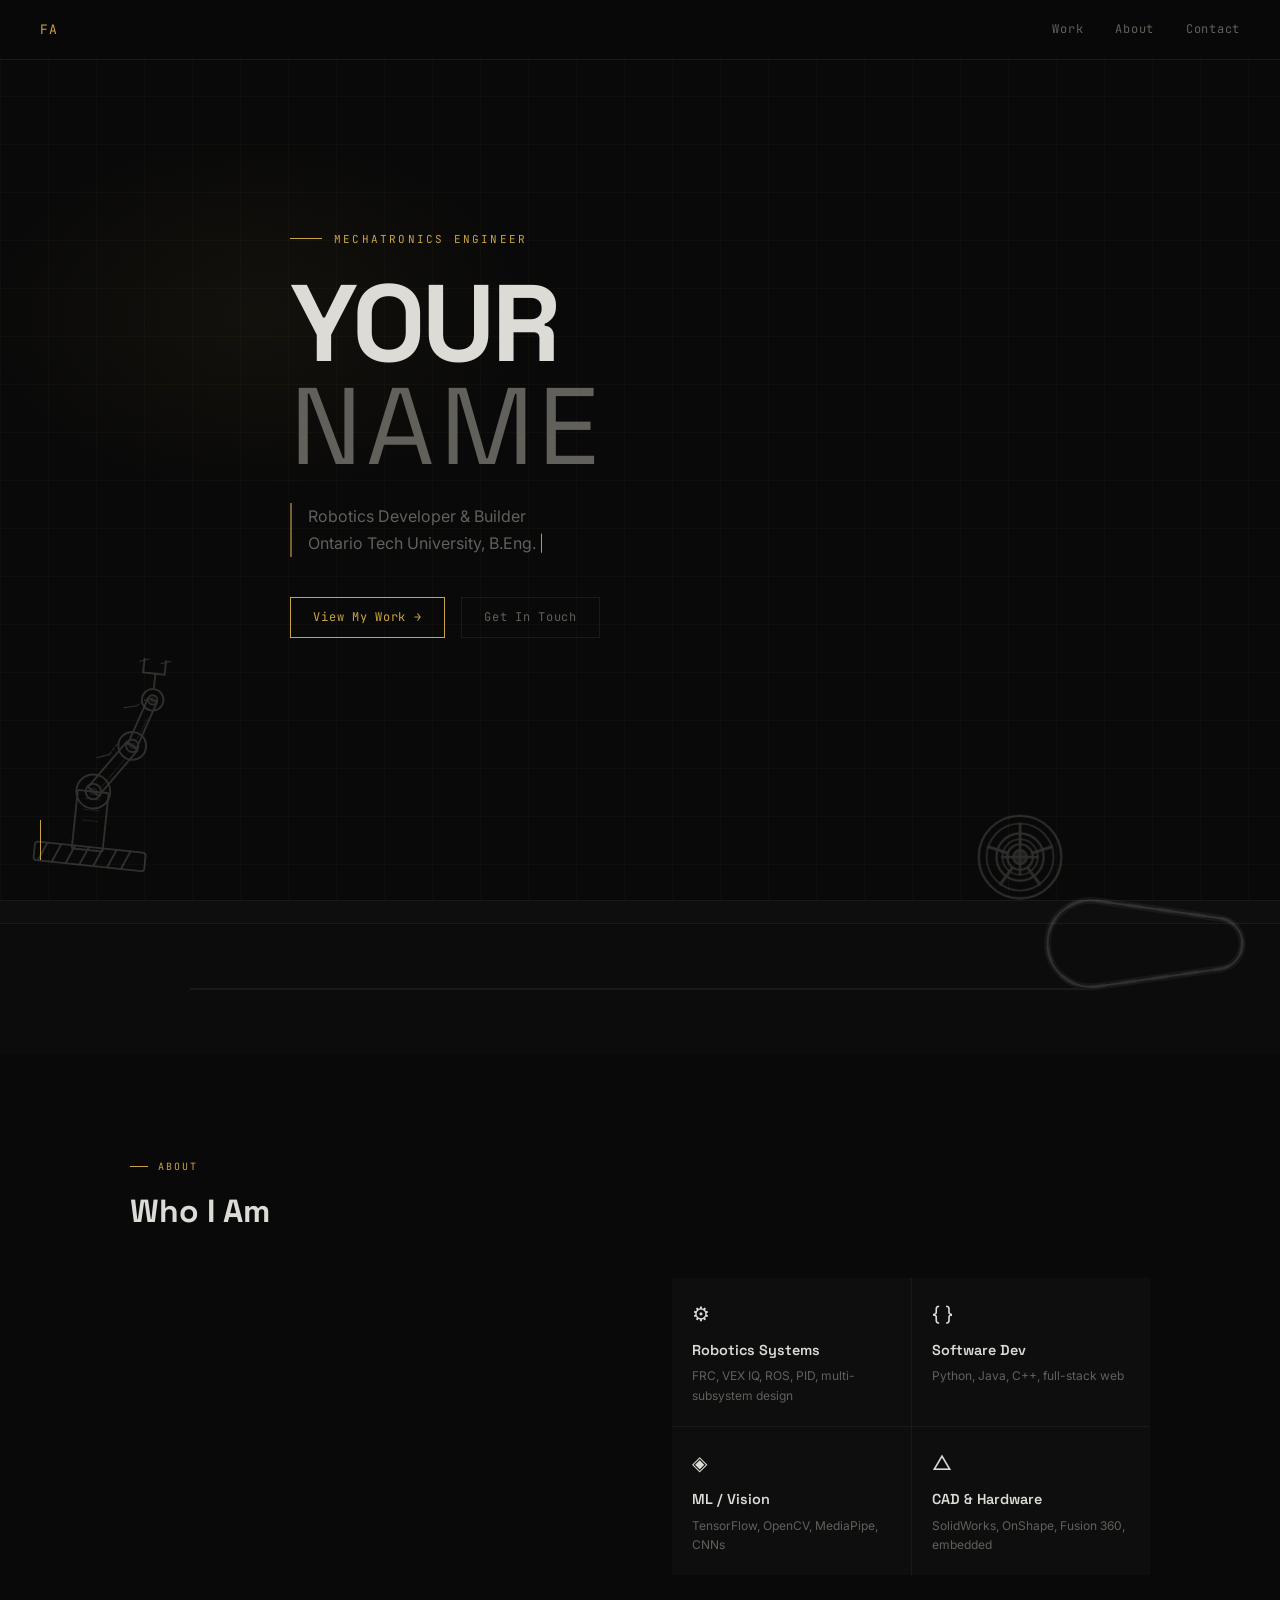
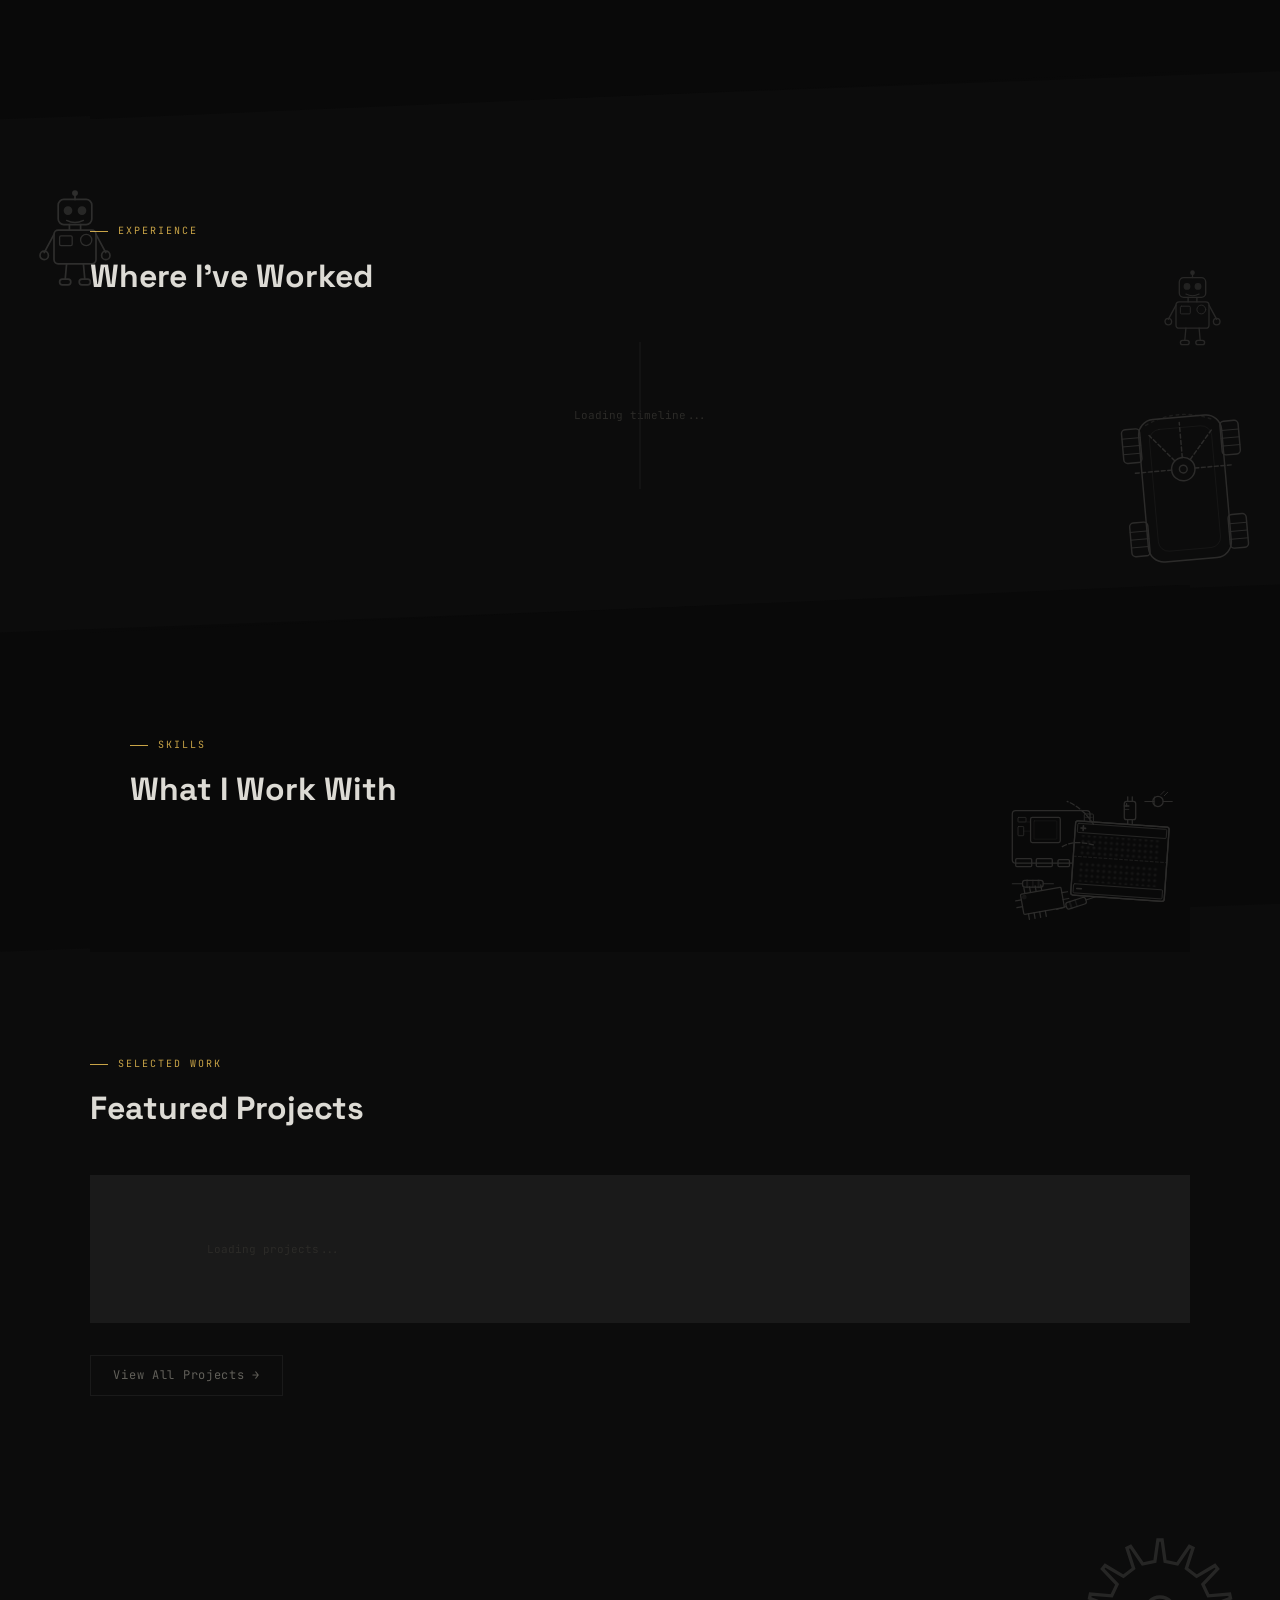
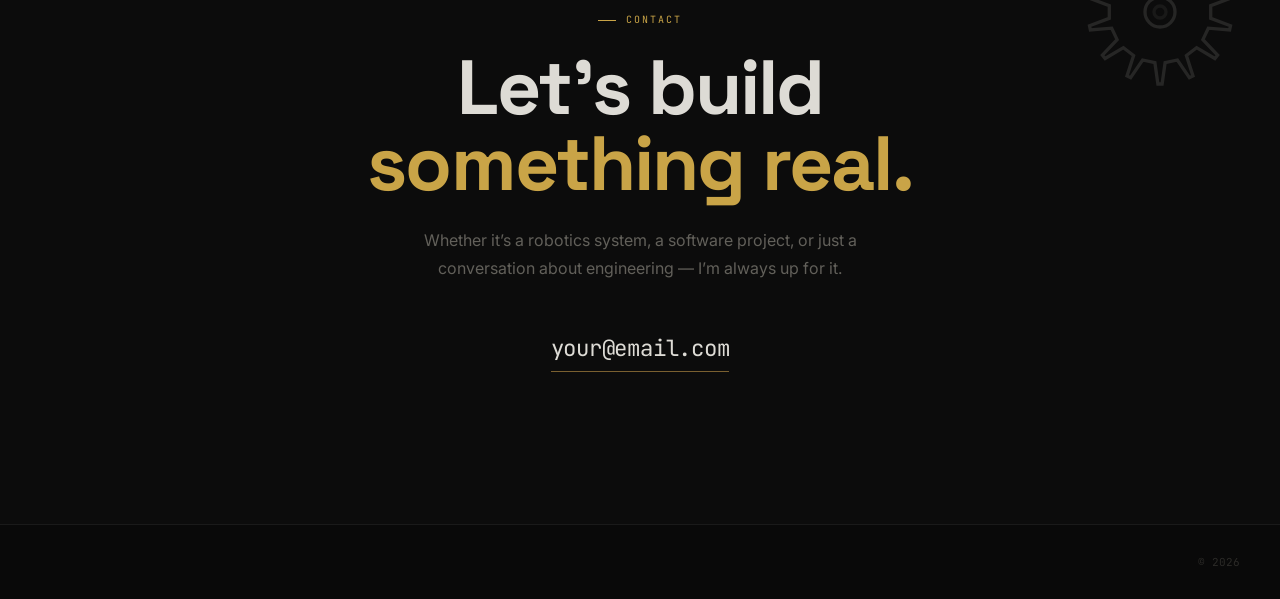
==== index.html @ 6b5c12cc "Update index.html" ====
<!DOCTYPE html>
<html lang="en">
<head>
  <meta charset="UTF-8">
  <meta name="viewport" content="width=device-width, initial-scale=1.0">
  <title id="page-title">Portfolio</title>
  <link rel="stylesheet" href="css/style.css">
</head>
<body>
<div id="scroll-progress"></div>
<nav>
  <a href="index.html" class="nav-logo" id="nav-logo">FA</a>
  <div class="nav-links" id="nav-links">
    <a href="work.html">Work</a>
    <a href="#about">About</a>
    <a href="#contact">Contact</a>
  </div>
  <button class="hamburger" id="hamburger" aria-label="Toggle menu">
    <span></span><span></span><span></span>
  </button>
</nav>

<!-- HERO -->
<section class="hero">
  <div class="hero-glow"></div>
  <!-- Decorative: industrial robot arm -->
  <div class="deco" style="left:20px;bottom:30px;width:170px;opacity:0.18;transform:rotate(6deg);">
    <svg viewBox="0 0 110 150" fill="none" stroke="currentColor" stroke-width="1.2" stroke-linecap="round" stroke-linejoin="round">
      <!-- Base platform -->
      <rect x="16" y="136" width="72" height="12" rx="2"/>
      <!-- Base hatching -->
      <line x1="24" y1="136" x2="19" y2="148"/><line x1="33" y1="136" x2="28" y2="148"/>
      <line x1="42" y1="136" x2="37" y2="148"/><line x1="51" y1="136" x2="46" y2="148"/>
      <line x1="60" y1="136" x2="55" y2="148"/><line x1="69" y1="136" x2="64" y2="148"/>
      <line x1="78" y1="136" x2="73" y2="148"/>
      <!-- Column -->
      <rect x="40" y="100" width="20" height="38" rx="1"/>
      <!-- Column detail lines -->
      <line x1="45" y1="105" x2="55" y2="105" stroke-width="0.6" opacity="0.6"/>
      <line x1="45" y1="112" x2="55" y2="112" stroke-width="0.6" opacity="0.6"/>
      <line x1="45" y1="119" x2="55" y2="119" stroke-width="0.6" opacity="0.6"/>
      <!-- Shoulder joint -->
      <circle cx="50" cy="100" r="11"/>
      <circle cx="50" cy="100" r="5"/>
      <circle cx="50" cy="100" r="2" fill="currentColor" opacity="0.4"/>
      <!-- Upper arm link -->
      <path d="M 46.3 97.5 L 53.7 102.5 L 75.7 70.5 L 68.3 65.5 Z"/>
      <!-- Upper arm cross-section details -->
      <line x1="54" y1="98" x2="62" y2="86" stroke-width="0.6" opacity="0.5"/>
      <line x1="60" y1="89" x2="68" y2="77" stroke-width="0.6" opacity="0.5"/>
      <!-- Elbow joint -->
      <circle cx="72" cy="68" r="9"/>
      <circle cx="72" cy="68" r="4"/>
      <circle cx="72" cy="68" r="1.5" fill="currentColor" opacity="0.4"/>
      <!-- Forearm link -->
      <path d="M 69.0 67.0 L 75.0 69.0 L 85.0 38.0 L 79.0 36.0 Z"/>
      <!-- Forearm detail -->
      <line x1="74" y1="65" x2="80" y2="49" stroke-width="0.6" opacity="0.5"/>
      <!-- Wrist joint -->
      <circle cx="82" cy="37" r="7"/>
      <circle cx="82" cy="37" r="3"/>
      <circle cx="82" cy="37" r="1.2" fill="currentColor" opacity="0.4"/>
      <!-- End effector / gripper -->
      <line x1="82" y1="30" x2="82" y2="20"/>
      <line x1="74" y1="20" x2="88" y2="20"/>
      <line x1="74" y1="20" x2="74" y2="11"/>
      <line x1="88" y1="20" x2="88" y2="11"/>
      <!-- Gripper tip details -->
      <line x1="71" y1="13" x2="77" y2="11" stroke-width="0.7"/>
      <line x1="85" y1="13" x2="91" y2="11" stroke-width="0.7"/>
      <!-- Annotation tick marks -->
      <line x1="62" y1="68" x2="58" y2="75" stroke-width="0.7" stroke-dasharray="1.5,1.5"/>
      <line x1="58" y1="75" x2="50" y2="78" stroke-width="0.7"/>
      <line x1="78" y1="37" x2="72" y2="42" stroke-width="0.7" stroke-dasharray="1.5,1.5"/>
      <line x1="72" y1="42" x2="64" y2="44" stroke-width="0.7"/>
    </svg>
  </div>
  <div class="hero-inner">
    <div class="hero-left">
      <div class="hero-eyebrow" id="hero-eyebrow">Mechatronics Engineer</div>
      <h1 class="hero-name" id="hero-name">
        <span>YOUR</span>
        <span class="name-dim">NAME</span>
      </h1>
      <div class="hero-role" id="hero-role">Robotics Developer &amp; Builder<br>Ontario Tech University, B.Eng.</div>
      <div class="hero-actions">
        <a href="work.html" class="btn">View My Work &rarr;</a>
        <a href="#contact" class="btn btn-ghost">Get In Touch</a>
      </div>
      <div class="social-links" id="social-links"></div>
    </div>
    <div class="hero-photo">
      <div class="photo-frame" id="photo-frame">
        <div class="photo-inner" id="photo-inner">
          <div class="photo-placeholder-icon">
            <svg viewBox="0 0 80 100" xmlns="http://www.w3.org/2000/svg">
              <circle cx="40" cy="28" r="20"/>
              <path d="M5 100 Q5 58 40 58 Q75 58 75 100"/>
            </svg>
          </div>
          <div class="photo-placeholder-text">Add photo via<br>admin panel</div>
        </div>
        <span class="cb"></span>
        <div class="photo-label">FAIZAN ALAM &mdash; MECHATRONICS ENG.</div>
      </div>
    </div>
  </div>
  <div class="scroll-cue"></div>
</section>

<!-- MARQUEE -->
<div class="marquee-wrap">
  <div class="marquee-track" id="marquee-track">
    <!-- populated by JS -->
  </div>
</div>

<!-- STATS -->
<div class="stats-section" style="padding:4rem 2.5rem;">
  <!-- Decorative: gear cluster -->
  <div class="deco" style="right:20px;bottom:20px;width:240px;opacity:0.18;">
    <svg viewBox="0 0 122 90" fill="none" stroke="currentColor" stroke-width="1.1" stroke-linecap="round" stroke-linejoin="round">
      <path d="M 39.094 22.219 L 101.828 31.129 A 13.0 13.0 0 0 1 101.828 56.871 L 39.094 65.781 A 22.0 22.0 0 1 1 39.094 22.219 Z" stroke-width="3.6" opacity="0.3"/>
      <path d="M 39.094 22.219 L 101.828 31.129 A 13.0 13.0 0 0 1 101.828 56.871 L 39.094 65.781 A 22.0 22.0 0 1 1 39.094 22.219 Z" stroke-width="1"/>
      <path class="belt-motion" d="M 39.094 22.219 L 101.828 31.129 A 13.0 13.0 0 0 1 101.828 56.871 L 39.094 65.781 A 22.0 22.0 0 1 1 39.094 22.219 Z" stroke-width="1.8" stroke-dasharray="7 9" opacity="0.55"/>
      <g class="sprocket-1">
        <circle r="21"/>
        <circle r="17" stroke-width="0.8"/>
        <line x1="0.0" y1="-6.5" x2="0.0" y2="-17.0" stroke-width="1.4"/>
        <line x1="6.2" y1="-2.0" x2="16.2" y2="-5.3" stroke-width="1.4"/>
        <line x1="3.8" y1="5.3" x2="10.0" y2="13.8" stroke-width="1.4"/>
        <line x1="-3.8" y1="5.3" x2="-10.0" y2="13.8" stroke-width="1.4"/>
        <line x1="-6.2" y1="-2.0" x2="-16.2" y2="-5.3" stroke-width="1.4"/>
        <circle r="6.5"/>
        <circle r="2.5" opacity="0.6"/>
        <line x1="-2.5" y1="0" x2="2.5" y2="0" stroke-width="0.8" opacity="0.6"/>
      </g>
      <g class="sprocket-2">
        <circle r="12"/>
        <circle r="9" stroke-width="0.8"/>
        <line x1="0" y1="-9" x2="0" y2="9" stroke-width="1.2"/>
        <line x1="-9" y1="0" x2="9" y2="0" stroke-width="1.2"/>
        <circle r="3.5"/>
        <circle r="1.4" opacity="0.6"/>
      </g>
    </svg>
  </div>
  <div class="stats-grid reveal" id="stats-grid">
    <!-- populated by JS -->
  </div>
</div>

<!-- ABOUT -->
<div class="section clip-down" id="about" style="background:var(--bg);position:relative;z-index:1;">
  <div class="section-label">About</div>
  <h2 class="section-title reveal">Who I Am</h2>
  <div class="about-grid">
    <div>
      <p class="about-text reveal" id="about-text"></p>
    </div>
    <div class="reveal reveal-delay-1">
      <div class="specialties" id="specialties-grid">
        <div class="specialty-item">
          <div class="specialty-icon">⚙</div>
          <div class="specialty-name">Robotics Systems</div>
          <div class="specialty-desc">FRC, VEX IQ, ROS, PID, multi-subsystem design</div>
        </div>
        <div class="specialty-item">
          <div class="specialty-icon">{ }</div>
          <div class="specialty-name">Software Dev</div>
          <div class="specialty-desc">Python, Java, C++, full-stack web</div>
        </div>
        <div class="specialty-item">
          <div class="specialty-icon">◈</div>
          <div class="specialty-name">ML / Vision</div>
          <div class="specialty-desc">TensorFlow, OpenCV, MediaPipe, CNNs</div>
        </div>
        <div class="specialty-item">
          <div class="specialty-icon">△</div>
          <div class="specialty-name">CAD & Hardware</div>
          <div class="specialty-desc">SolidWorks, OnShape, Fusion 360, embedded</div>
        </div>
      </div>
    </div>
  </div>
</div>

<!-- TIMELINE -->
<div class="section-full clip-both" id="experience" style="position:relative;z-index:0;">
  <!-- Decorative: autonomous vehicle bottom-right corner -->
  <div class="deco" style="right:30px;bottom:60px;width:130px;opacity:0.15;transform:rotate(-5deg);">
    <svg viewBox="0 0 100 130" fill="none" stroke="currentColor" stroke-width="1.1" stroke-linecap="round" stroke-linejoin="round">
      <rect x="18" y="10" width="64" height="110" rx="12"/>
      <rect x="26" y="18" width="48" height="94" rx="8" stroke-width="0.6" opacity="0.4"/>
      <rect x="5" y="16" width="14" height="26" rx="3"/>
      <line x1="5" y1="23" x2="19" y2="23" stroke-width="0.7"/><line x1="5" y1="29" x2="19" y2="29" stroke-width="0.7"/><line x1="5" y1="35" x2="19" y2="35" stroke-width="0.7"/>
      <rect x="81" y="16" width="14" height="26" rx="3"/>
      <line x1="81" y1="23" x2="95" y2="23" stroke-width="0.7"/><line x1="81" y1="29" x2="95" y2="29" stroke-width="0.7"/><line x1="81" y1="35" x2="95" y2="35" stroke-width="0.7"/>
      <rect x="5" y="88" width="14" height="26" rx="3"/>
      <line x1="5" y1="95" x2="19" y2="95" stroke-width="0.7"/><line x1="5" y1="101" x2="19" y2="101" stroke-width="0.7"/><line x1="5" y1="107" x2="19" y2="107" stroke-width="0.7"/>
      <rect x="81" y="88" width="14" height="26" rx="3"/>
      <line x1="81" y1="95" x2="95" y2="95" stroke-width="0.7"/><line x1="81" y1="101" x2="95" y2="101" stroke-width="0.7"/><line x1="81" y1="107" x2="95" y2="107" stroke-width="0.7"/>
      <circle cx="50" cy="50" r="9"/><circle cx="50" cy="50" r="3"/>
      <line x1="50" y1="41" x2="50" y2="14" stroke-dasharray="3,2"/>
      <line x1="56" y1="43" x2="74" y2="22" stroke-dasharray="3,2"/>
      <line x1="44" y1="43" x2="26" y2="22" stroke-dasharray="3,2"/>
      <line x1="59" y1="50" x2="88" y2="50" stroke-dasharray="3,2"/>
      <line x1="41" y1="50" x2="12" y2="50" stroke-dasharray="3,2"/>
      <path d="M 24 14 Q 50 2 76 14" stroke-dasharray="2,3" opacity="0.5"/>
    </svg>
  </div>
  <!-- Decorative: android robot left side -->
  <div class="deco" style="left:40px;top:120px;width:70px;opacity:0.16;">
    <svg class="robot-deco" viewBox="0 0 50 75" fill="none" stroke="currentColor" stroke-width="1.2" stroke-linecap="round" stroke-linejoin="round">
      <line x1="25" y1="6" x2="25" y2="2"/><circle cx="25" cy="1.5" r="1.5" fill="currentColor"/>
      <rect x="13" y="6" width="24" height="18" rx="4"/>
      <circle cx="20" cy="14" r="2.5" fill="currentColor" opacity="0.8"/>
      <circle cx="30" cy="14" r="2.5" fill="currentColor" opacity="0.8"/>
      <path d="M 19 21 Q 25 24 31 21" stroke-width="1"/>
      <line x1="21" y1="24" x2="21" y2="28"/><line x1="29" y1="24" x2="29" y2="28"/>
      <rect x="10" y="28" width="30" height="24" rx="3"/>
      <rect x="14" y="32" width="9" height="7" rx="1" stroke-width="0.9"/>
      <circle cx="33" cy="35" r="4" stroke-width="0.9"/>
      <line x1="10" y1="31" x2="3" y2="44"/><circle cx="3" cy="46" r="3"/>
      <line x1="40" y1="31" x2="47" y2="44"/><circle cx="47" cy="46" r="3"/>
      <line x1="19" y1="52" x2="18" y2="63"/><rect x="14" y="63" width="8" height="4" rx="2"/>
      <line x1="31" y1="52" x2="32" y2="63"/><rect x="28" y="63" width="8" height="4" rx="2"/>
    </svg>
  </div>
  <!-- Decorative: smaller android robot right side, different timing -->
  <div class="deco" style="right:60px;top:200px;width:55px;opacity:0.13;">
    <svg class="robot-deco-2" viewBox="0 0 50 75" fill="none" stroke="currentColor" stroke-width="1.2" stroke-linecap="round" stroke-linejoin="round">
      <line x1="25" y1="6" x2="25" y2="2"/><circle cx="25" cy="1.5" r="1.5" fill="currentColor"/>
      <rect x="13" y="6" width="24" height="18" rx="4"/>
      <circle cx="20" cy="14" r="2.5" fill="currentColor" opacity="0.8"/>
      <circle cx="30" cy="14" r="2.5" fill="currentColor" opacity="0.8"/>
      <path d="M 19 21 Q 25 24 31 21" stroke-width="1"/>
      <line x1="21" y1="24" x2="21" y2="28"/><line x1="29" y1="24" x2="29" y2="28"/>
      <rect x="10" y="28" width="30" height="24" rx="3"/>
      <rect x="14" y="32" width="9" height="7" rx="1" stroke-width="0.9"/>
      <circle cx="33" cy="35" r="4" stroke-width="0.9"/>
      <line x1="10" y1="31" x2="3" y2="44"/><circle cx="3" cy="46" r="3"/>
      <line x1="40" y1="31" x2="47" y2="44"/><circle cx="47" cy="46" r="3"/>
      <line x1="19" y1="52" x2="18" y2="63"/><rect x="14" y="63" width="8" height="4" rx="2"/>
      <line x1="31" y1="52" x2="32" y2="63"/><rect x="28" y="63" width="8" height="4" rx="2"/>
    </svg>
  </div>
  <div class="section-inner">
    <div class="section-label">Experience</div>
    <h2 class="section-title reveal">Where I&rsquo;ve Worked</h2>
    <div class="timeline reveal" id="timeline">
      <div class="loading">Loading timeline...</div>
    </div>
  </div>
</div>

<!-- SKILLS -->
<div class="section clip-up" id="skills" style="background:var(--bg);position:relative;z-index:1;">
  <!-- Decorative: electronics pile (RPi, breadboard, components) -->
  <div class="deco" style="right:20px;bottom:30px;width:160px;opacity:0.16;">
    <svg viewBox="0 0 140 115" fill="none" stroke="currentColor" stroke-width="1.1" stroke-linecap="round" stroke-linejoin="round">
  <defs>
    <pattern id="bb-dots" x="0" y="0" width="5" height="5" patternUnits="userSpaceOnUse">
      <circle cx="2.5" cy="2.5" r="0.75" fill="currentColor" opacity="0.35"/>
    </pattern>
  </defs>

  <!-- RASPBERRY PI BOARD (bottom layer) -->
  <rect x="2" y="18" width="68" height="46" rx="3"/>
  <!-- GPIO header block -->
  <rect x="65" y="21" width="8" height="38" rx="1" stroke-width="0.8"/>
  <line x1="66" y1="24" x2="72" y2="24" stroke-width="0.5"/><line x1="66" y1="28" x2="72" y2="28" stroke-width="0.5"/>
  <line x1="66" y1="32" x2="72" y2="32" stroke-width="0.5"/><line x1="66" y1="36" x2="72" y2="36" stroke-width="0.5"/>
  <line x1="66" y1="40" x2="72" y2="40" stroke-width="0.5"/><line x1="66" y1="44" x2="72" y2="44" stroke-width="0.5"/>
  <line x1="66" y1="48" x2="72" y2="48" stroke-width="0.5"/><line x1="66" y1="52" x2="72" y2="52" stroke-width="0.5"/>
  <!-- USB ports (bottom edge) -->
  <rect x="5" y="60" width="14" height="7" rx="1"/>
  <rect x="23" y="60" width="14" height="7" rx="1"/>
  <!-- HDMI -->
  <rect x="42" y="61" width="10" height="6" rx="1"/>
  <!-- Processor chip -->
  <rect x="18" y="24" width="26" height="22" rx="1.5"/>
  <rect x="21" y="27" width="20" height="16" rx="0.5" stroke-width="0.5" opacity="0.5"/>
  <!-- SMD caps on board -->
  <rect x="7" y="24" width="7" height="4" rx="0.5" stroke-width="0.7"/>
  <rect x="7" y="32" width="5" height="8" rx="0.5" stroke-width="0.7"/>
  <!-- Board trace lines (decorative) -->
  <path d="M 14 28 L 18 28" stroke-width="0.6" opacity="0.5"/>
  <path d="M 12 36 L 18 36" stroke-width="0.6" opacity="0.5"/>

  <!-- BREADBOARD (overlapping, slight angle) -->
  <g transform="rotate(4, 100, 65)">
    <rect x="55" y="30" width="82" height="65" rx="2" fill="#0e0e0e"/>
    <rect x="55" y="30" width="82" height="65" rx="2"/>
    <!-- Power rails -->
    <rect x="57" y="32" width="78" height="8" rx="1" stroke-width="0.7"/>
    <rect x="57" y="85" width="78" height="8" rx="1" stroke-width="0.7"/>
    <!-- + marker -->
    <line x1="60" y1="36" x2="64" y2="36" stroke-width="1.4"/>
    <line x1="62" y1="34" x2="62" y2="38" stroke-width="1.4"/>
    <!-- - marker -->
    <line x1="60" y1="89" x2="64" y2="89" stroke-width="1.4"/>
    <!-- Dot hole grid -->
    <rect x="60" y="42" width="70" height="18" fill="url(#bb-dots)" stroke="none"/>
    <rect x="60" y="65" width="70" height="18" fill="url(#bb-dots)" stroke="none"/>
    <!-- Center divider -->
    <line x1="55" y1="61" x2="137" y2="61" stroke-dasharray="2.5,2" stroke-width="0.5"/>
  </g>

  <!-- IC CHIP (foreground, tilted) -->
  <g transform="rotate(-10, 28, 95)">
    <rect x="10" y="88" width="36" height="18" rx="1"/>
    <line x1="14" y1="88" x2="14" y2="83"/><line x1="19" y1="88" x2="19" y2="83"/>
    <line x1="24" y1="88" x2="24" y2="83"/><line x1="29" y1="88" x2="29" y2="83"/>
    <line x1="14" y1="106" x2="14" y2="111"/><line x1="19" y1="106" x2="19" y2="111"/>
    <line x1="24" y1="106" x2="24" y2="111"/><line x1="29" y1="106" x2="29" y2="111"/>
    <line x1="10" y1="93" x2="5" y2="93"/><line x1="10" y1="99" x2="5" y2="99"/>
    <line x1="46" y1="93" x2="51" y2="93"/><line x1="46" y1="99" x2="51" y2="99"/>
    <circle cx="13" cy="91" r="1.5" fill="currentColor" opacity="0.4"/>
  </g>

  <!-- RESISTORS (scattered) -->
  <!-- R1 horizontal bottom-left -->
  <line x1="2" y1="82" x2="11" y2="82" stroke-width="0.9"/>
  <rect x="11" y="79" width="18" height="6" rx="2"/>
  <line x1="29" y1="82" x2="38" y2="82" stroke-width="0.9"/>
  <line x1="15" y1="79" x2="15" y2="85" stroke-width="1.8" opacity="0.45"/>
  <line x1="20" y1="79" x2="20" y2="85" stroke-width="1.2" opacity="0.45"/>
  <line x1="25" y1="79" x2="25" y2="85" stroke-width="1.8" opacity="0.45"/>

  <!-- R2 angled -->
  <g transform="rotate(-18, 55, 100)">
    <line x1="40" y1="100" x2="49" y2="100" stroke-width="0.9"/>
    <rect x="49" y="97" width="18" height="6" rx="2"/>
    <line x1="67" y1="100" x2="76" y2="100" stroke-width="0.9"/>
    <line x1="53" y1="97" x2="53" y2="103" stroke-width="1.8" opacity="0.45"/>
    <line x1="58" y1="97" x2="58" y2="103" stroke-width="1.2" opacity="0.45"/>
  </g>

  <!-- CAPACITOR (electrolytic, vertical) -->
  <rect x="100" y="10" width="10" height="16" rx="2"/>
  <line x1="103" y1="10" x2="103" y2="6"/><line x1="107" y1="10" x2="107" y2="6"/>
  <line x1="103" y1="26" x2="103" y2="30"/><line x1="107" y1="26" x2="107" y2="30"/>
  <line x1="100" y1="14" x2="104" y2="14" stroke-width="1.2"/>
  <line x1="102" y1="12" x2="102" y2="14" stroke-width="1.2"/>
  <line x1="100" y1="17" x2="104" y2="17" stroke-width="0.7"/>

  <!-- LED -->
  <line x1="118" y1="10" x2="126" y2="10" stroke-width="0.9"/>
  <circle cx="129.5" cy="10" r="4.5"/>
  <line x1="134" y1="10" x2="142" y2="10" stroke-width="0.9"/>
  <line x1="126.5" y1="6" x2="126.5" y2="14" stroke-width="0.6"/>
  <line x1="132" y1="4" x2="135" y2="1" stroke-width="0.8"/>
  <line x1="135" y1="5" x2="138" y2="2" stroke-width="0.8"/>

  <!-- JUMPER WIRES -->
  <path d="M 73 30 C 68 22 60 14 50 10" stroke-width="1.1" stroke-dasharray="4,2"/>
  <path d="M 73 48 C 65 46 55 44 45 50" stroke-width="1.1" stroke-dasharray="4,2"/>
</svg>
  </div>
  <div class="section-label">Skills</div>
  <h2 class="section-title reveal">What I Work With</h2>
  <div class="skills-grid reveal" id="skills-grid">
    <!-- populated by JS -->
  </div>
</div>

<!-- FEATURED PROJECTS -->
<div class="section-full clip-both" id="projects" style="position:relative;z-index:0;">
  <div class="section-inner">
    <div class="section-label">Selected Work</div>
    <h2 class="section-title reveal">Featured Projects</h2>
    <div class="projects-grid reveal" id="featured-grid">
      <div class="loading">Loading projects...</div>
    </div>
    <div style="margin-top:2rem;">
      <a href="work.html" class="btn btn-ghost">View All Projects &rarr;</a>
    </div>
  </div>
</div>

<!-- CONTACT -->
<div style="background:var(--bg-section);position:relative;" id="contact">
  <!-- Decorative: single large gear, faint background accent -->
  <div class="deco" style="right:30px;top:30px;width:180px;opacity:0.12;">
    <svg viewBox="-30 -30 60 60" fill="none" stroke="currentColor" stroke-width="1.1">
      <g class="gear-solo">
        <path d="M -1.7 -16.9 L -0.7 -24.0 L 0.7 -24.0 L 1.7 -16.9 L 5.8 -16.0 L 9.8 -21.9 L 11.0 -21.3 L 8.8 -14.5 L 12.2 -11.9 L 18.3 -15.5 L 19.2 -14.4 L 14.3 -9.2 L 16.1 -5.4 L 23.2 -6.0 L 23.5 -4.6 L 16.9 -2.1 L 16.9 2.1 L 23.5 4.6 L 23.2 6.0 L 16.1 5.4 L 14.3 9.2 L 19.2 14.4 L 18.3 15.5 L 12.2 11.9 L 8.8 14.5 L 11.0 21.3 L 9.8 21.9 L 5.8 16.0 L 1.7 16.9 L 0.7 24.0 L -0.7 24.0 L -1.7 16.9 L -5.8 16.0 L -9.8 21.9 L -11.0 21.3 L -8.8 14.5 L -12.2 11.9 L -18.3 15.5 L -19.2 14.4 L -14.3 9.2 L -16.1 5.4 L -23.2 6.0 L -23.5 4.6 L -16.9 2.1 L -16.9 -2.1 L -23.5 -4.6 L -23.2 -6.0 L -16.1 -5.4 L -14.3 -9.2 L -19.2 -14.4 L -18.3 -15.5 L -12.2 -11.9 L -8.8 -14.5 L -11.0 -21.3 L -9.8 -21.9 L -5.8 -16.0 Z"/>
        <circle r="5"/><circle r="2" opacity="0.5"/>
      </g>
    </svg>
  </div>
  <div class="contact-bold">
    <div class="section-label" style="text-align:center;margin-bottom:1.25rem;">Contact</div>
    <h2 class="contact-statement reveal">
      Let&rsquo;s build<br><em>something real.</em>
    </h2>
    <p class="contact-sub reveal reveal-delay-1">
      Whether it&rsquo;s a robotics system, a software project, or just a conversation about engineering &mdash; I&rsquo;m always up for it.
    </p>
    <a class="contact-email reveal reveal-delay-2" id="contact-email" href="#">your@email.com</a>
    <div class="contact-socials reveal reveal-delay-3" id="contact-links"></div>
  </div>
</div>

<footer>
  <span class="footer-name" id="footer-name"></span>
  <span class="footer-copy">&copy; <span id="year"></span></span>
</footer>

<script src="js/api.js"></script>
<script src="js/main.js"></script>
<script src="js/ui.js"></script>
</body>
</html>
---- css/style.css ----
@import url('https://fonts.googleapis.com/css2?family=Space+Grotesk:wght@400;500;600;700&family=Inter:wght@400;500&family=JetBrains+Mono:wght@400;500&display=swap');

*,*::before,*::after{box-sizing:border-box;margin:0;padding:0;}

:root {
  --bg:         #090909;
  --bg-card:    #0e0e0e;
  --bg-section: #0c0c0c;
  --bg-hover:   #141414;
  --gold:       #C9A447;
  --gold-dim:   #7A6030;
  --gold-faint: rgba(201,164,71,0.06);
  --gold-glow:  rgba(201,164,71,0.18);
  --text:       #DDDBD5;
  --text-muted: #62605A;
  --text-dim:   #2C2B28;
  --border:     #1A1A1A;
  --font-head:  'Space Grotesk', sans-serif;
  --font-body:  'Inter', sans-serif;
  --font-mono:  'JetBrains Mono', monospace;
  --ease:       cubic-bezier(0.16,1,0.3,1);
}

html{scroll-behavior:smooth;}
body{background:var(--bg);color:var(--text);font-family:var(--font-body);font-size:15px;line-height:1.65;-webkit-font-smoothing:antialiased;overflow-x:hidden;}
a{color:inherit;text-decoration:none;}
img{max-width:100%;display:block;}
h1,h2,h3,h4{font-family:var(--font-head);font-weight:700;}

/* ── NAV ── */
nav{
  position:fixed;top:0;left:0;right:0;z-index:200;
  display:flex;align-items:center;justify-content:space-between;
  padding:0 2.5rem;height:60px;
  background:rgba(9,9,9,0.9);backdrop-filter:blur(16px);
  border-bottom:1px solid var(--border);
  transition:border-color 0.3s;
}
.nav-logo{font-family:var(--font-mono);font-size:13px;color:var(--gold);letter-spacing:0.08em;}
.nav-links{display:flex;align-items:center;gap:2rem;}
.nav-links a{font-family:var(--font-mono);font-size:12px;color:var(--text-muted);letter-spacing:0.06em;transition:color 0.2s;}
.nav-links a:hover,.nav-links a.active{color:var(--text);}

.hamburger{display:none;flex-direction:column;gap:5px;background:none;border:none;cursor:pointer;padding:4px;z-index:300;}
.hamburger span{display:block;width:22px;height:1.5px;background:var(--text);transition:all 0.3s var(--ease);}
.hamburger.open span:nth-child(1){transform:rotate(45deg) translate(4.5px,6.5px);}
.hamburger.open span:nth-child(2){opacity:0;transform:scaleX(0);}
.hamburger.open span:nth-child(3){transform:rotate(-45deg) translate(4.5px,-6.5px);}

/* ── HERO ── */
.hero{
  position:relative;min-height:100vh;
  display:flex;align-items:center;
  padding:80px 2.5rem 5rem;
  overflow:hidden;
}
.hero::before{
  content:'';position:absolute;inset:0;pointer-events:none;
  background-image:
    linear-gradient(rgba(201,164,71,0.035) 1px,transparent 1px),
    linear-gradient(90deg,rgba(201,164,71,0.035) 1px,transparent 1px);
  background-size:48px 48px;
  animation:gridPulse 8s ease-in-out infinite;
}
@keyframes gridPulse{0%,100%{opacity:.45;}50%{opacity:1;}}

.hero-inner{
  width:100%;max-width:700px;margin:0 auto;
  position:relative;z-index:1;
}
.hero-left{width:100%;}
.hero-eyebrow{
  font-family:var(--font-mono);font-size:11px;color:var(--gold);
  letter-spacing:0.2em;text-transform:uppercase;margin-bottom:1.5rem;
  display:flex;align-items:center;gap:0.75rem;
}
.hero-eyebrow::before{content:'';width:32px;height:1px;background:var(--gold);}

.hero-name{
  font-size:clamp(3.5rem,8.5vw,7rem);font-weight:700;
  line-height:0.95;letter-spacing:-0.03em;color:var(--text);
  margin-bottom:1.5rem;
}
.hero-name span{display:block;}
.hero-name .name-dim{color:var(--text-muted);}

.hero-role{
  font-size:1rem;color:var(--text-muted);
  margin-bottom:2.5rem;line-height:1.7;
  border-left:2px solid var(--gold-dim);
  padding-left:1rem;
}
.hero-actions{display:flex;gap:1rem;flex-wrap:wrap;margin-bottom:2rem;}
.social-links{display:flex;gap:0.6rem;}
.social-link{
  display:flex;align-items:center;justify-content:center;
  width:34px;height:34px;border:1px solid var(--border);
  color:var(--text-muted);transition:all 0.2s;
}
.social-link:hover{border-color:var(--gold);color:var(--gold);}
.social-link svg{width:14px;height:14px;}

/* Photo frame */
.hero-photo{display:none;} /* shown via JS when photo URL is set */
.photo-frame{
  position:relative;
  width:clamp(200px,22vw,300px);
}
.photo-frame::before,.photo-frame::after,
.photo-frame .cb::before,.photo-frame .cb::after{
  content:'';position:absolute;
  width:22px;height:22px;
  border-color:var(--gold);border-style:solid;
  opacity:0.75;z-index:2;
  transition:opacity 0.3s;
}
.photo-frame::before{top:-5px;left:-5px;border-width:2px 0 0 2px;}
.photo-frame::after {top:-5px;right:-5px;border-width:2px 2px 0 0;}
.photo-frame .cb::before{bottom:-5px;left:-5px;border-width:0 0 2px 2px;}
.photo-frame .cb::after {bottom:-5px;right:-5px;border-width:0 2px 2px 0;}
.photo-frame:hover::before,.photo-frame:hover::after,
.photo-frame:hover .cb::before,.photo-frame:hover .cb::after{opacity:1;}

.photo-inner{
  aspect-ratio:3/4;background:var(--bg-card);
  border:1px solid var(--border);overflow:hidden;
  display:flex;flex-direction:column;align-items:center;justify-content:center;
  gap:1rem;
}
.photo-inner img{width:100%;height:100%;object-fit:cover;display:block;}
.photo-placeholder-icon{opacity:0.15;}
.photo-placeholder-icon svg{width:80px;height:80px;fill:var(--text);}
.photo-placeholder-text{
  font-family:var(--font-mono);font-size:9px;color:var(--text-dim);
  letter-spacing:0.1em;text-align:center;padding:0 1rem;
}

/* Annotation label under frame */
.photo-label{
  font-family:var(--font-mono);font-size:9px;color:var(--text-dim);
  letter-spacing:0.1em;text-align:center;margin-top:0.75rem;
}

/* Scroll indicator */
.scroll-cue{
  position:absolute;bottom:2.5rem;left:2.5rem;
  writing-mode:vertical-rl;
  display:flex;align-items:center;gap:0.75rem;
  font-family:var(--font-mono);font-size:9px;letter-spacing:0.2em;
  text-transform:uppercase;color:var(--text-dim);
}
.scroll-cue::after{
  content:'';width:1px;height:40px;background:var(--gold);
  animation:scrollPulse 1.8s ease-in-out infinite;
}
@keyframes scrollPulse{0%,100%{transform:scaleY(0.5);opacity:0.4;}50%{transform:scaleY(1);opacity:1;}}

/* ── MARQUEE ── */
.marquee-wrap{
  border-top:1px solid var(--border);border-bottom:1px solid var(--border);
  background:var(--bg-card);overflow:hidden;padding:0.7rem 0;
}
.marquee-track{
  display:flex;width:max-content;gap:0;
  animation:marquee 28s linear infinite;
}
.marquee-track:hover{animation-play-state:paused;}
@keyframes marquee{0%{transform:translateX(0);}100%{transform:translateX(-50%);}}
.marquee-item{
  font-family:var(--font-mono);font-size:11px;color:var(--text-muted);
  letter-spacing:0.08em;white-space:nowrap;padding:0 1.5rem;
  display:flex;align-items:center;gap:1.5rem;
}
.marquee-item::after{content:'·';color:var(--gold);font-size:16px;}

/* ── STATS ── */
.stats-section{background:var(--bg-section);}
.stats-grid{
  display:grid;grid-template-columns:repeat(4,1fr);
  border:1px solid var(--border);
  max-width:900px;margin:0 auto;
}
.stat-item{
  padding:2.5rem 1.5rem;text-align:center;
  border-right:1px solid var(--border);
}
.stat-item:last-child{border-right:none;}
.stat-value{
  font-family:var(--font-head);font-size:3rem;font-weight:700;
  color:var(--gold);line-height:1;margin-bottom:0.5rem;
  display:block;
}
.stat-label{
  font-family:var(--font-mono);font-size:10px;color:var(--text-muted);
  letter-spacing:0.1em;text-transform:uppercase;
}

/* ── SHARED SECTION LAYOUT ── */
.section{padding:6rem 2.5rem;max-width:1100px;margin:0 auto;}
.section-full{padding:6rem 2.5rem;background:var(--bg-section);}
.section-inner{max-width:1100px;margin:0 auto;}
.section-label{
  font-family:var(--font-mono);font-size:10px;color:var(--gold);
  letter-spacing:0.2em;text-transform:uppercase;margin-bottom:0.6rem;
}
.section-title{font-size:2rem;color:var(--text);margin-bottom:2.5rem;}
hr.divider{border:none;border-top:1px solid var(--border);}

/* ── ABOUT ── */
.about-grid{display:grid;grid-template-columns:1fr 1fr;gap:4rem;align-items:start;}
.about-text{font-size:1.05rem;color:var(--text-muted);line-height:1.85;}
.specialties{display:grid;grid-template-columns:1fr 1fr;gap:1px;background:var(--border);}
.specialty-item{
  background:var(--bg-card);padding:1.25rem;
  transition:background 0.2s;
}
.specialty-item:hover{background:var(--bg-hover);}
.specialty-icon{font-size:1.25rem;margin-bottom:0.5rem;}
.specialty-name{
  font-family:var(--font-head);font-size:0.9rem;font-weight:600;
  color:var(--text);margin-bottom:0.25rem;
}
.specialty-desc{font-size:12px;color:var(--text-muted);}

/* ── TIMELINE ── */
.timeline{position:relative;padding:0;}
.timeline::before{
  content:'';position:absolute;left:50%;top:0;bottom:0;
  width:1px;background:var(--border);transform:translateX(-50%);
}
.timeline-item{
  display:grid;grid-template-columns:1fr 40px 1fr;
  gap:0;margin-bottom:3rem;align-items:start;
}
.timeline-item:last-child{margin-bottom:0;}
.timeline-content{background:var(--bg-card);border:1px solid var(--border);padding:1.5rem;}
.timeline-content:hover{border-color:var(--gold-dim);}
.timeline-content.left{grid-column:1;text-align:right;}
.timeline-content.right{grid-column:3;}
.timeline-content.left .tl-bullets{text-align:right;}

.timeline-dot{
  grid-column:2;display:flex;align-items:flex-start;justify-content:center;
  padding-top:1.5rem;
}
.timeline-dot::before{
  content:'';width:8px;height:8px;border-radius:50%;
  background:var(--gold);border:2px solid var(--bg);
  outline:1px solid var(--gold);flex-shrink:0;
}
.timeline-empty{display:block;}

.tl-date{font-family:var(--font-mono);font-size:10px;color:var(--gold);letter-spacing:0.1em;margin-bottom:0.4rem;}
.tl-title{font-size:0.95rem;font-weight:600;color:var(--text);margin-bottom:0.15rem;}
.tl-company{font-size:12px;color:var(--text-muted);margin-bottom:0.75rem;}
.tl-bullets{list-style:none;padding:0;}
.tl-bullets li{font-size:12px;color:var(--text-muted);line-height:1.6;margin-bottom:0.25rem;}
.tl-bullets li::before{content:'— ';color:var(--gold-dim);}
.timeline-content.left .tl-bullets li::before{content:'';margin:0;}
.timeline-content.left .tl-bullets li::after{content:' —';color:var(--gold-dim);}
/* Timeline image layout */
.tl-inner{display:flex;gap:1rem;align-items:flex-start;}
.tl-text{flex:1;min-width:0;}
.tl-image{flex-shrink:0;width:110px;}
.tl-image img{width:100%;aspect-ratio:4/3;object-fit:cover;border:1px solid var(--border);display:block;}
.timeline-content.left .tl-inner{flex-direction:row-reverse;}
.timeline-content.left .tl-text{text-align:right;}

/* ── SKILLS ── */
.skills-grid{display:grid;grid-template-columns:repeat(4,1fr);gap:1px;background:var(--border);}
.skill-card{background:var(--bg-card);padding:1.75rem;}
.skill-card-label{
  font-family:var(--font-mono);font-size:10px;color:var(--gold);
  letter-spacing:0.15em;text-transform:uppercase;margin-bottom:1.25rem;
  display:flex;align-items:center;gap:0.5rem;
}
.skill-card-label::before{content:'';width:20px;height:1px;background:var(--gold);}
.skill-tags{display:flex;flex-wrap:wrap;gap:0.4rem;}
.skill-tag{
  font-family:var(--font-mono);font-size:11px;color:var(--text-muted);
  border:1px solid var(--border);padding:3px 9px;
  transition:all 0.2s;
}
.skill-tag:hover{border-color:var(--gold-dim);color:var(--text);}

/* ── PROJECT CARDS (upgraded) ── */
.projects-grid{
  display:grid;grid-template-columns:repeat(auto-fill,minmax(310px,1fr));
  gap:1px;background:var(--border);border:1px solid var(--border);
}
.project-card{
  background:var(--bg-card);padding:2rem;
  display:block;cursor:pointer;position:relative;
  transition:background 0.2s;overflow:hidden;
}
.project-card::after{
  content:'';position:absolute;bottom:0;left:0;right:0;height:2px;
  background:var(--gold);transform:scaleX(0);transform-origin:left;
  transition:transform 0.3s var(--ease);
}
.project-card:hover{background:var(--bg-hover);}
.project-card:hover::after{transform:scaleX(1);}

.pc-top{display:flex;align-items:center;justify-content:space-between;margin-bottom:1.25rem;}
.pc-cat{font-family:var(--font-mono);font-size:10px;color:var(--gold);letter-spacing:0.14em;text-transform:uppercase;}
.pc-num{font-family:var(--font-mono);font-size:10px;color:var(--text-dim);}
.pc-title{font-size:1.05rem;font-weight:600;color:var(--text);margin-bottom:1rem;line-height:1.3;}

.pc-challenge{margin-bottom:1rem;}
.pc-challenge-label{font-family:var(--font-mono);font-size:9px;color:var(--text-dim);letter-spacing:0.12em;text-transform:uppercase;margin-bottom:0.25rem;}
.pc-challenge-text{font-size:13px;color:var(--text-muted);line-height:1.5;}

.pc-outcome{
  font-family:var(--font-mono);font-size:11px;color:var(--gold);
  padding:0.5rem 0;border-top:1px solid var(--border);margin-bottom:1rem;
}

.pc-tags{display:flex;flex-wrap:wrap;gap:0.3rem;margin-bottom:1.25rem;}
.tag{font-family:var(--font-mono);font-size:10px;color:var(--text-muted);border:1px solid var(--border);padding:2px 7px;}

.pc-link{
  font-family:var(--font-mono);font-size:11px;color:var(--text-muted);
  display:flex;align-items:center;gap:0.4rem;
  transition:color 0.2s;
}
.project-card:hover .pc-link{color:var(--gold);}
.pc-link::after{content:'→';}

/* ── PROJECT DETAIL ── */
.project-detail{max-width:780px;margin:0 auto;padding:7rem 2.5rem 5rem;}
.back-btn{
  display:inline-flex;align-items:center;gap:0.5rem;
  font-family:var(--font-mono);font-size:11px;color:var(--text-muted);
  margin-bottom:3rem;letter-spacing:0.06em;transition:color 0.2s;
}
.back-btn:hover{color:var(--gold);}
.back-btn::before{content:'← ';}
.pd-cat{font-family:var(--font-mono);font-size:10px;color:var(--gold);letter-spacing:0.16em;text-transform:uppercase;margin-bottom:0.75rem;}
.pd-title{font-size:2.25rem;font-weight:700;color:var(--text);margin-bottom:1.5rem;line-height:1.15;}
.pd-tags{display:flex;flex-wrap:wrap;gap:0.4rem;margin-bottom:2.5rem;padding-bottom:2.5rem;border-bottom:1px solid var(--border);}

.cs-block{margin-bottom:2.5rem;}
.cs-label{
  font-family:var(--font-mono);font-size:10px;color:var(--gold);
  letter-spacing:0.14em;text-transform:uppercase;margin-bottom:0.75rem;
  display:flex;align-items:center;gap:0.75rem;
}
.cs-label::after{content:'';flex:1;height:1px;background:var(--border);}
.cs-text{color:var(--text-muted);line-height:1.85;font-size:1rem;}
.cs-outcome-text{
  font-family:var(--font-mono);font-size:13px;color:var(--gold);
  background:var(--gold-faint);border:1px solid var(--gold-dim);
  padding:1rem 1.25rem;line-height:1.6;
}

.project-media{margin:2rem 0;}
.project-media img{width:100%;border:1px solid var(--border);margin-bottom:0.75rem;}
.project-media iframe{width:100%;border:1px solid var(--border);margin-bottom:0.75rem;}
.project-links{display:flex;gap:1rem;flex-wrap:wrap;margin-top:2.5rem;}

/* ── BUTTONS ── */
.btn{
  display:inline-flex;align-items:center;gap:0.4rem;
  padding:0.6rem 1.4rem;font-family:var(--font-mono);font-size:12px;letter-spacing:0.06em;
  border:1px solid var(--gold);color:var(--gold);background:transparent;cursor:pointer;
  transition:background 0.18s,color 0.18s;
}
.btn:hover{background:var(--gold);color:var(--bg);}
.btn-ghost{border-color:var(--border);color:var(--text-muted);}
.btn-ghost:hover{border-color:var(--text-muted);color:var(--text);background:transparent;}
.btn-sm{font-family:var(--font-mono);font-size:11px;padding:3px 10px;border:1px solid var(--border);color:var(--text-muted);background:transparent;cursor:pointer;transition:all 0.18s;}
.btn-sm:hover{border-color:var(--gold);color:var(--gold);}
.btn-sm.danger:hover{border-color:#b44;color:#b44;}

/* ── CONTACT ── */
.contact-inner{display:grid;grid-template-columns:1fr 1fr;gap:4rem;align-items:center;}
.contact-text{font-size:1.05rem;color:var(--text-muted);line-height:1.8;margin-bottom:1.5rem;}

/* ── FOOTER ── */
footer{border-top:1px solid var(--border);padding:2rem 2.5rem;display:flex;align-items:center;justify-content:space-between;flex-wrap:wrap;gap:1rem;}
.footer-name{font-family:var(--font-mono);font-size:11px;color:var(--text-dim);}
.footer-copy{font-family:var(--font-mono);font-size:11px;color:var(--text-dim);}

/* ── SCROLL REVEAL ── */
.reveal{opacity:0;transform:translateY(24px);transition:opacity 0.7s var(--ease),transform 0.7s var(--ease);}
.reveal.visible{opacity:1;transform:translateY(0);}
.reveal-delay-1{transition-delay:0.1s;}
.reveal-delay-2{transition-delay:0.2s;}
.reveal-delay-3{transition-delay:0.3s;}
@media(prefers-reduced-motion:reduce){.reveal{opacity:1;transform:none;transition:none;}}

/* ── FORGE (ADMIN) ── */
.forge-gate{min-height:100vh;display:flex;align-items:center;justify-content:center;background:var(--bg);}
.forge-login-box{width:100%;max-width:340px;padding:2rem;text-align:center;}
.forge-login-icon{width:36px;height:36px;margin:0 auto 1.5rem;color:var(--gold);}
.forge-login-box h2{font-size:1rem;margin-bottom:0.4rem;}
.forge-login-box p{font-size:12px;color:var(--text-muted);margin-bottom:1.75rem;}
.forge-panel{max-width:920px;margin:0 auto;padding:5rem 2.5rem;}
.forge-tabs{display:flex;border-bottom:1px solid var(--border);margin-bottom:2rem;overflow-x:auto;}
.forge-tab{font-family:var(--font-mono);font-size:11px;padding:0.55rem 1.1rem;color:var(--text-muted);cursor:pointer;border-bottom:2px solid transparent;margin-bottom:-1px;transition:all 0.18s;white-space:nowrap;}
.forge-tab:hover{color:var(--text);}
.forge-tab.active{color:var(--gold);border-bottom-color:var(--gold);}
.forge-section{display:none;}
.forge-section.active{display:block;}

/* Forms */
.field{margin-bottom:1.1rem;}
.field label{display:block;font-family:var(--font-mono);font-size:10px;color:var(--text-muted);letter-spacing:0.1em;text-transform:uppercase;margin-bottom:0.4rem;}
.field input,.field textarea,.field select{width:100%;background:var(--bg-card);border:1px solid var(--border);color:var(--text);padding:0.55rem 0.8rem;font-family:var(--font-body);font-size:14px;outline:none;transition:border-color 0.18s;border-radius:0;}
.field input:focus,.field textarea:focus{border-color:var(--gold-dim);}
.field textarea{resize:vertical;min-height:90px;}
.field-row{display:grid;grid-template-columns:1fr 1fr;gap:1rem;}
.field-3col{display:grid;grid-template-columns:1fr 1fr 2fr;gap:0.75rem;}
.field-check{display:flex;align-items:center;gap:0.5rem;margin-bottom:1.1rem;}
.field-check input{width:auto;}
.field-check label{font-family:var(--font-body);font-size:13px;text-transform:none;letter-spacing:0;margin:0;}

.proj-list-item{display:flex;align-items:center;justify-content:space-between;padding:0.9rem 1rem;border:1px solid var(--border);margin-bottom:2px;transition:border-color 0.18s;}
.proj-list-item:hover{border-color:var(--gold-dim);}
.proj-list-name{font-size:14px;font-weight:600;color:var(--text);}
.proj-list-meta{font-family:var(--font-mono);font-size:10px;color:var(--text-muted);margin-top:2px;}
.proj-list-actions{display:flex;gap:0.4rem;}

.upload-area{border:1px dashed var(--border);padding:1.5rem;text-align:center;cursor:pointer;transition:border-color 0.18s;}
.upload-area:hover{border-color:var(--gold-dim);}
.upload-area p{font-family:var(--font-mono);font-size:11px;color:var(--text-muted);}

.media-grid{display:grid;grid-template-columns:repeat(auto-fill,minmax(120px,1fr));gap:0.4rem;margin-top:0.75rem;}
.media-item{position:relative;aspect-ratio:16/9;border:1px solid var(--border);overflow:hidden;background:var(--bg-card);}
.media-item img{width:100%;height:100%;object-fit:cover;}
.media-remove{position:absolute;top:3px;right:3px;width:18px;height:18px;background:rgba(0,0,0,.8);border:none;color:#fff;cursor:pointer;font-size:11px;display:flex;align-items:center;justify-content:center;}

.toast{position:fixed;bottom:1.75rem;right:1.75rem;padding:0.65rem 1.1rem;background:var(--bg-card);border:1px solid var(--border);font-family:var(--font-mono);font-size:12px;color:var(--text);z-index:1000;opacity:0;transform:translateY(8px);transition:all 0.28s;pointer-events:none;}
.toast.show{opacity:1;transform:translateY(0);}
.toast.success{border-color:var(--gold);color:var(--gold);}
.toast.error{border-color:#b44;color:#b44;}

.section-sub{font-size:0.85rem;font-weight:600;color:var(--text-muted);margin:1.75rem 0 1rem;border-bottom:1px solid var(--border);padding-bottom:0.5rem;}
.loading{text-align:center;padding:4rem;font-family:var(--font-mono);font-size:11px;color:var(--text-dim);}
.empty-state{text-align:center;padding:4rem 2rem;color:var(--text-muted);}
.tl-admin-item{display:flex;align-items:center;justify-content:space-between;padding:0.9rem 1rem;border:1px solid var(--border);margin-bottom:2px;}
.tl-admin-item:hover{border-color:var(--gold-dim);}

/* ── PAGE HEADER ── */
.page-header{padding:7rem 2.5rem 2.5rem;max-width:1100px;margin:0 auto;}
.page-header h1{font-size:2.75rem;}
.filter-bar{display:flex;gap:0.5rem;flex-wrap:wrap;margin-bottom:2rem;}
.filter-pill{font-family:var(--font-mono);font-size:11px;letter-spacing:0.07em;padding:4px 14px;border:1px solid var(--border);color:var(--text-muted);background:transparent;cursor:pointer;transition:all 0.18s;}
.filter-pill:hover{border-color:var(--text-dim);color:var(--text);}
.filter-pill.active{border-color:var(--gold);color:var(--gold);}

/* ── RESPONSIVE ── */
@media(max-width:900px){
  .hero-inner{grid-template-columns:1fr;gap:2.5rem;}
  .hero-photo{display:flex;justify-content:center;}
  .photo-frame{width:clamp(160px,50vw,220px);}
  .hero-inner{direction:rtl;}
  .hero-inner>*{direction:ltr;}
  .about-grid{grid-template-columns:1fr;}
  .stats-grid{grid-template-columns:repeat(2,1fr);}
  .stat-item{border-bottom:1px solid var(--border);}
  .stat-item:nth-child(2){border-right:none;}
  .stat-item:nth-child(3){border-bottom:none;}
  .skills-grid{grid-template-columns:repeat(2,1fr);}
  .contact-inner{grid-template-columns:1fr;}
  .timeline::before{left:16px;}
  .timeline-item{grid-template-columns:0 32px 1fr;}
  .timeline-content.left{grid-column:3;text-align:left;}
  .timeline-content.left .tl-bullets{text-align:left;}
  .timeline-content.left .tl-bullets li::before{content:'— ';}
  .timeline-content.left .tl-bullets li::after{content:'';}
  .timeline-dot{justify-content:flex-start;padding-left:4px;}
  .field-row{grid-template-columns:1fr;}
  .field-3col{grid-template-columns:1fr;}
  nav{padding:0 1.25rem;}
  .nav-links{display:none;position:fixed;top:60px;left:0;right:0;bottom:0;background:rgba(9,9,9,0.97);backdrop-filter:blur(20px);flex-direction:column;align-items:center;justify-content:center;gap:2.5rem;z-index:150;}
  .nav-links.open{display:flex;}
  .nav-links.open a{font-size:1.25rem;letter-spacing:0.08em;}
  .hamburger{display:flex;}
  .scroll-cue{display:none;}
  .section{padding:4rem 1.25rem;}
  .section-full{padding:4rem 1.25rem;}
  .page-header{padding:5.5rem 1.25rem 2rem;}
  .project-detail{padding:5.5rem 1.25rem 3rem;}
  .forge-panel{padding:5rem 1.25rem;}
  footer{flex-direction:column;text-align:center;}
}
@media(max-width:480px){
  .hero-name{font-size:2.8rem;}
  .stats-grid{grid-template-columns:1fr 1fr;}
  .skills-grid{grid-template-columns:1fr;}
  .projects-grid{grid-template-columns:1fr;}
  .hero-actions{flex-direction:column;align-items:flex-start;}
}

/* ── PROJECT CARD THUMBNAIL ── */
.pc-thumb {
  width: 100%; aspect-ratio: 16/9;
  overflow: hidden; margin-bottom: 1.25rem;
  background: var(--bg-hover);
  border-bottom: 1px solid var(--border);
}
.pc-thumb img {
  width: 100%; height: 100%; object-fit: cover;
  transition: transform 0.4s var(--ease);
}
.project-card:hover .pc-thumb img { transform: scale(1.04); }

/* ── CAROUSEL ── */
.carousel {
  width: 100%;
  margin-bottom: 1.5rem;
  position: relative;
  user-select: none;
}
.carousel-frame {
  position: relative;
  aspect-ratio: 16/9;
  overflow: hidden;
  background: var(--bg-card);
  border: 1px solid var(--border);
}

/* Slide base — all invisible and stacked */
.carousel-slide {
  position: absolute;
  inset: 0;
  opacity: 0;
  will-change: opacity, transform;
}
.carousel-slide img {
  width: 100%; height: 100%;
  object-fit: contain;
  display: block;
  background: var(--bg-card);
  transform-origin: center center;
}
.carousel-slide iframe {
  width: 100%; height: 100%;
  border: none; display: block;
}

/* Enter: scales down from slightly large, fades in */
.carousel-slide.active {
  animation: csEnter 0.75s cubic-bezier(0.16,1,0.3,1) forwards;
  z-index: 2;
}
/* Ken Burns: slow zoom on displayed images */
.carousel-slide.active img {
  animation: kenBurns 7s ease-in-out forwards;
}
/* Exit: scales up and fades out — same direction as enter */
.carousel-slide.exit {
  animation: csExit 0.65s cubic-bezier(0.4,0,1,1) forwards;
  z-index: 1;
}

@keyframes csEnter {
  from { opacity: 0; transform: scale(1.07); }
  to   { opacity: 1; transform: scale(1); }
}
@keyframes csExit {
  from { opacity: 1; transform: scale(1); }
  to   { opacity: 0; transform: scale(1.07); }
}
@keyframes kenBurns {
  from { transform: scale(1); }
  to   { transform: scale(1.04); }
}

/* Arrows: invisible until hover, never block content */
.c-prev, .c-next {
  position: absolute;
  top: 0; bottom: 0;
  width: 56px;
  z-index: 10;
  background: none;
  border: none;
  cursor: pointer;
  display: flex;
  align-items: center;
  justify-content: center;
  opacity: 0;
  transition: opacity 0.25s;
  padding: 0;
}
.c-prev { left: 0; }
.c-next { right: 0; }
.c-prev svg, .c-next svg {
  width: 18px; height: 18px;
  color: rgba(255,255,255,0.7);
  filter: drop-shadow(0 1px 3px rgba(0,0,0,0.8));
  transition: color 0.2s;
}
.carousel-frame:hover .c-prev,
.carousel-frame:hover .c-next { opacity: 1; }
.c-prev:hover svg, .c-next:hover svg { color: var(--gold); }

/* Dots: inside frame, bottom center */
.carousel-dots {
  position: absolute;
  bottom: 0.65rem;
  left: 50%;
  transform: translateX(-50%);
  z-index: 10;
  display: flex;
  gap: 6px;
  align-items: center;
}
.carousel-dot {
  width: 5px; height: 5px;
  border-radius: 50%;
  background: rgba(255,255,255,0.2);
  cursor: pointer;
  border: none;
  transition: background 0.25s, transform 0.25s;
  padding: 0;
}
.carousel-dot.active {
  background: var(--gold);
  transform: scale(1.5);
}
.contact-bold {
  text-align: center;
  padding: 7rem 2.5rem;
  max-width: 860px;
  margin: 0 auto;
}
.contact-statement {
  font-family: var(--font-head);
  font-size: clamp(2.5rem, 6vw, 5rem);
  font-weight: 700;
  line-height: 1.0;
  letter-spacing: -0.025em;
  color: var(--text);
  margin-bottom: 1.5rem;
}
.contact-statement em {
  color: var(--gold);
  font-style: normal;
}
.contact-sub {
  font-size: 1rem;
  color: var(--text-muted);
  max-width: 480px;
  margin: 0 auto 3rem;
  line-height: 1.75;
}
.contact-email {
  display: inline-block;
  font-family: var(--font-mono);
  font-size: clamp(1rem, 2.5vw, 1.4rem);
  color: var(--text);
  border-bottom: 1px solid var(--gold-dim);
  padding-bottom: 0.25rem;
  margin-bottom: 2.5rem;
  transition: color 0.2s, border-color 0.2s;
  letter-spacing: -0.01em;
}
.contact-email:hover { color: var(--gold); border-color: var(--gold); }
.contact-socials {
  display: flex;
  gap: 0.75rem;
  justify-content: center;
}
.contact-socials .social-link {
  width: 44px;
  height: 44px;
}
.contact-socials .social-link svg { width: 18px; height: 18px; }

/* ── DIAGONAL FLOW ── */
.clip-down {
  clip-path: polygon(0 0, 100% 0, 100% calc(100% - 48px), 0 100%);
  margin-bottom: -48px;
  padding-bottom: calc(6rem + 48px) !important;
}
.clip-up {
  clip-path: polygon(0 48px, 100% 0, 100% 100%, 0 100%);
  padding-top: calc(6rem + 48px) !important;
  margin-top: -48px;
}
.clip-both {
  clip-path: polygon(0 48px, 100% 0, 100% calc(100% - 48px), 0 100%);
  padding-top: calc(6rem + 48px) !important;
  padding-bottom: calc(6rem + 48px) !important;
  margin-top: -48px;
  margin-bottom: -48px;
}

@media(max-width:768px) {
  .clip-down  { clip-path: polygon(0 0,100% 0,100% calc(100% - 24px),0 100%); margin-bottom:-24px; }
  .clip-up    { clip-path: polygon(0 24px,100% 0,100% 100%,0 100%); padding-top:calc(4rem + 24px) !important; }
  .clip-both  { clip-path: polygon(0 24px,100% 0,100% calc(100% - 24px),0 100%); }
  .contact-bold { padding: 5rem 1.25rem; }
}

/* ── DECORATIVE ENGINEERING ELEMENTS ── */
.deco {
  position: absolute;
  pointer-events: none;
  z-index: 0;
  color: #E0DDD6;
}
.deco svg { display: block; overflow: visible; }

/* Gear animations — translate+rotate keyframes are the reliable approach for SVG */
/* Center distances use pitch circle radii: G1(14T)=21, G2(9T)=13.5, G3(6T)=9 */
/* G1 center: (38,56), G2: (38+34.5=72.5→73, 56), G3: (73, 56-22.5=33.5→34) */
@keyframes gearCW-g1  { from{transform:translate(38px,56px) rotate(0deg);}  to{transform:translate(38px,56px) rotate(360deg);}  }
@keyframes gearCCW-g2 { from{transform:translate(73px,56px) rotate(0deg);}  to{transform:translate(73px,56px) rotate(-360deg);} }
@keyframes gearCW-g3  { from{transform:translate(73px,34px) rotate(0deg);}  to{transform:translate(73px,34px) rotate(360deg);}  }
@keyframes gearSpinCW { to { transform: rotate(360deg); } }

.gear-g1  { animation: gearCW-g1  14s linear infinite; }
.gear-g2  { animation: gearCCW-g2  9s linear infinite; }
.gear-g3  { animation: gearCW-g3   6s linear infinite; }
.gear-solo{ animation: gearSpinCW 14s linear infinite; transform-box: fill-box; transform-origin: center; }

/* Robot shake animation for timeline decorations */
@keyframes robotWiggle {
  0%, 72%, 100% { transform: translateX(0) rotate(0deg); }
  74% { transform: translateX(-2px) rotate(-1.5deg); }
  76% { transform: translateX(2px) rotate(1.5deg); }
  78% { transform: translateX(-2px) rotate(-1deg); }
  80% { transform: translateX(1px) rotate(0.5deg); }
  82% { transform: translateX(0) rotate(0deg); }
}
.robot-deco   { animation: robotWiggle 5s ease-in-out infinite; transform-box: fill-box; transform-origin: bottom center; }
.robot-deco-2 { animation: robotWiggle 7.5s ease-in-out infinite; transform-box: fill-box; transform-origin: bottom center; }

@media (prefers-reduced-motion: reduce) {
  .gear-g1, .gear-g2, .gear-g3, .gear-solo, .robot-deco, .robot-deco-2 { animation: none; }
}

/* Sections need position:relative for absolute deco children */
.hero          { overflow: hidden; }
.stats-section { position: relative; }
#about         { position: relative; }
#skills        { position: relative; }
#contact       { position: relative; }

/* ═══════════════════════════════════════════════════════════
   PREMIUM UI LAYER
   ═══════════════════════════════════════════════════════════ */

/* ── Scroll progress ── */
#scroll-progress {
  position: fixed; top: 0; left: 0; right: 0;
  height: 2px; background: var(--gold);
  transform-origin: left; transform: scaleX(0);
  z-index: 500; pointer-events: none;
}

/* ── Custom cursor (desktop only) ── */
@media (hover: hover) and (pointer: fine) {
  *, *::before, *::after { cursor: none !important; }

  #c-dot {
    position: fixed; pointer-events: none; z-index: 9999;
    width: 5px; height: 5px;
    background: var(--gold); border-radius: 50%;
    transform: translate(-50%, -50%);
    opacity: 0; transition: width .15s, height .15s, opacity .2s, background .15s;
  }
  #c-dot.on-hover { width: 3px; height: 3px; background: rgba(201,164,71,0.5); }

  /* Square reticle — the signature element */
  #c-rect {
    position: fixed; pointer-events: none; z-index: 9998;
    width: 26px; height: 26px;
    border: 1px solid rgba(201,164,71,0.55);
    transform: translate(-50%, -50%) rotate(0deg);
    opacity: 0;
    transition: width .25s var(--ease), height .25s var(--ease),
                border-color .25s, opacity .2s;
  }
  #c-rect.on-hover {
    width: 38px; height: 38px;
    border-color: rgba(201,164,71,0.85);
  }
}

/* ── Page load reveal ── */
.hero-eyebrow,
.hero-name,
.hero-role,
.hero-actions,
.hero .social-links {
  transition: opacity .75s ease, transform .75s ease;
}
body:not(.loaded) .hero-eyebrow  { opacity:0; transform:translateY(18px); }
body:not(.loaded) .hero-name     { opacity:0; transform:translateY(22px); }
body:not(.loaded) .hero-role     { opacity:0; transform:translateY(18px); }
body:not(.loaded) .hero-actions  { opacity:0; transform:translateY(14px); }
body:not(.loaded) .hero .social-links { opacity:0; transform:translateY(10px); }

.hero-name     { transition-delay:.08s; }
.hero-role     { transition-delay:.18s; }
.hero-actions  { transition-delay:.30s; }
.hero .social-links { transition-delay:.42s; }

/* ── Nav underline on hover ── */
.nav-links a { position: relative; }
.nav-links a::after {
  content: '';
  position: absolute; bottom: -3px; left: 0; right: 0;
  height: 1px; background: var(--gold);
  transform: scaleX(0); transform-origin: right;
  transition: transform .25s ease;
}
.nav-links a:hover::after { transform: scaleX(1); transform-origin: left; }
.nav-links a.active::after { transform: scaleX(1); }

/* ── Typographic distinction on hero name ── */
.hero-name .name-dim { font-weight: 400; letter-spacing: 0.04em; }
.hero-name span:first-child { letter-spacing: -0.03em; }

/* ── Blinking cursor after role text ── */
.hero-role::after {
  content: '|';
  margin-left: 3px;
  color: var(--gold);
  animation: blink 1.1s step-end infinite;
  font-weight: 300;
}
@keyframes blink { 0%,100%{opacity:1;} 50%{opacity:0;} }

/* ── Hero ambient glow ── */
.hero-glow {
  position: absolute;
  top: 35%; left: 20%;
  width: 600px; height: 400px;
  background: radial-gradient(ellipse at center, rgba(201,164,71,0.055) 0%, transparent 65%);
  pointer-events: none; z-index: 0;
  transform: translate(-50%, -50%);
}

/* ── Card left border reveal on hover ── */
.project-card::before {
  content: '';
  position: absolute; left: 0; top: 0; bottom: 0;
  width: 2px; background: var(--gold);
  transform: scaleY(0); transform-origin: top;
  transition: transform .35s var(--ease);
  z-index: 1;
}
.project-card:hover::before { transform: scaleY(1); }

/* ── "View Project" arrow nudge ── */
.pc-link { transition: color .2s; letter-spacing: 0.04em; }
.pc-link::after { content: '  →'; display: inline-block; transition: transform .2s var(--ease); }
.project-card:hover .pc-link::after { transform: translateX(5px); }
.project-card:hover .pc-link { color: var(--gold); }

/* ── Refined outcome badge ── */
.pc-outcome {
  display: inline-flex; align-items: center;
  font-family: var(--font-mono); font-size: 10px;
  color: var(--gold); border: 1px solid var(--gold-dim);
  padding: 3px 9px; margin-bottom: 1.1rem; letter-spacing: 0.05em;
}

/* ── Button hover glow ── */
.btn {
  position: relative;
  transition: background .18s, color .18s, box-shadow .18s;
}
.btn:hover { box-shadow: 0 0 18px rgba(201,164,71,0.18); }

/* ── Stats section number refinement ── */
.stat-value {
  font-size: 3.2rem; letter-spacing: -0.03em;
}

/* ── Timeline refinement ── */
.timeline-content {
  transition: border-color .2s, transform .2s;
}
.timeline-content:hover { transform: translateY(-2px); }

/* ── Section label refinement ── */
.section-label {
  display: inline-flex; align-items: center; gap: 0.6rem;
}
.section-label::before {
  content: '';
  width: 18px; height: 1px; background: var(--gold); display: block;
}

/* ── Footer refinement ── */
footer {
  display: flex; align-items: center; justify-content: space-between;
  padding: 1.75rem 2.5rem; border-top: 1px solid var(--border);
  flex-wrap: wrap; gap: 1rem;
}
.footer-tag {
  font-family: var(--font-mono); font-size: 10px;
  color: var(--text-dim); letter-spacing: 0.12em;
}

/* ── Page header refinement ── */
.page-header .section-label { margin-bottom: 0.75rem; }
.page-header h1 { font-size: 2.5rem; letter-spacing: -0.02em; }

/* ── Reduced motion ── */
@media (prefers-reduced-motion: reduce) {
  .hero-eyebrow, .hero-name, .hero-role, .hero-actions, .hero .social-links {
    opacity: 1 !important; transform: none !important;
  }
  .hero-role::after { animation: none; }
  body:not(.loaded) .hero-eyebrow,
  body:not(.loaded) .hero-name,
  body:not(.loaded) .hero-role,
  body:not(.loaded) .hero-actions,
  body:not(.loaded) .hero .social-links { opacity: 1; transform: none; }
}

/* Two equal independent gears — stats section */
@keyframes gearEq-1 { from{transform:translate(35px,46px) rotate(0deg);}  to{transform:translate(35px,46px) rotate(360deg);}  }
@keyframes gearEq-2 { from{transform:translate(88px,46px) rotate(0deg);}  to{transform:translate(88px,46px) rotate(-360deg);} }
.gear-eq1 { animation: gearEq-1 14s linear infinite; }
.gear-eq2 { animation: gearEq-2 10s linear infinite; }

/* Chain & sprocket animation — stats section */
/* 14T drive : 9T driven — same direction (chain drive), driven spins 14/9 faster */
@keyframes sprocket1 { from{transform:translate(36px,44px) rotate(0deg);} to{transform:translate(36px,44px) rotate(360deg);} }
@keyframes sprocket2 { from{transform:translate(100px,44px) rotate(0deg);} to{transform:translate(100px,44px) rotate(360deg);} }
.sprocket-1 { animation: sprocket1 16.9s linear infinite; }
.sprocket-2 { animation: sprocket2 10s   linear infinite; }
/* Roller dots travel around the chain loop */
.belt-motion { animation: beltRun 1.6s linear infinite; }
@keyframes beltRun { to { stroke-dashoffset: -16; } }

@media (prefers-reduced-motion: reduce) {
  .sprocket-1, .sprocket-2, .belt-motion { animation: none; }
}
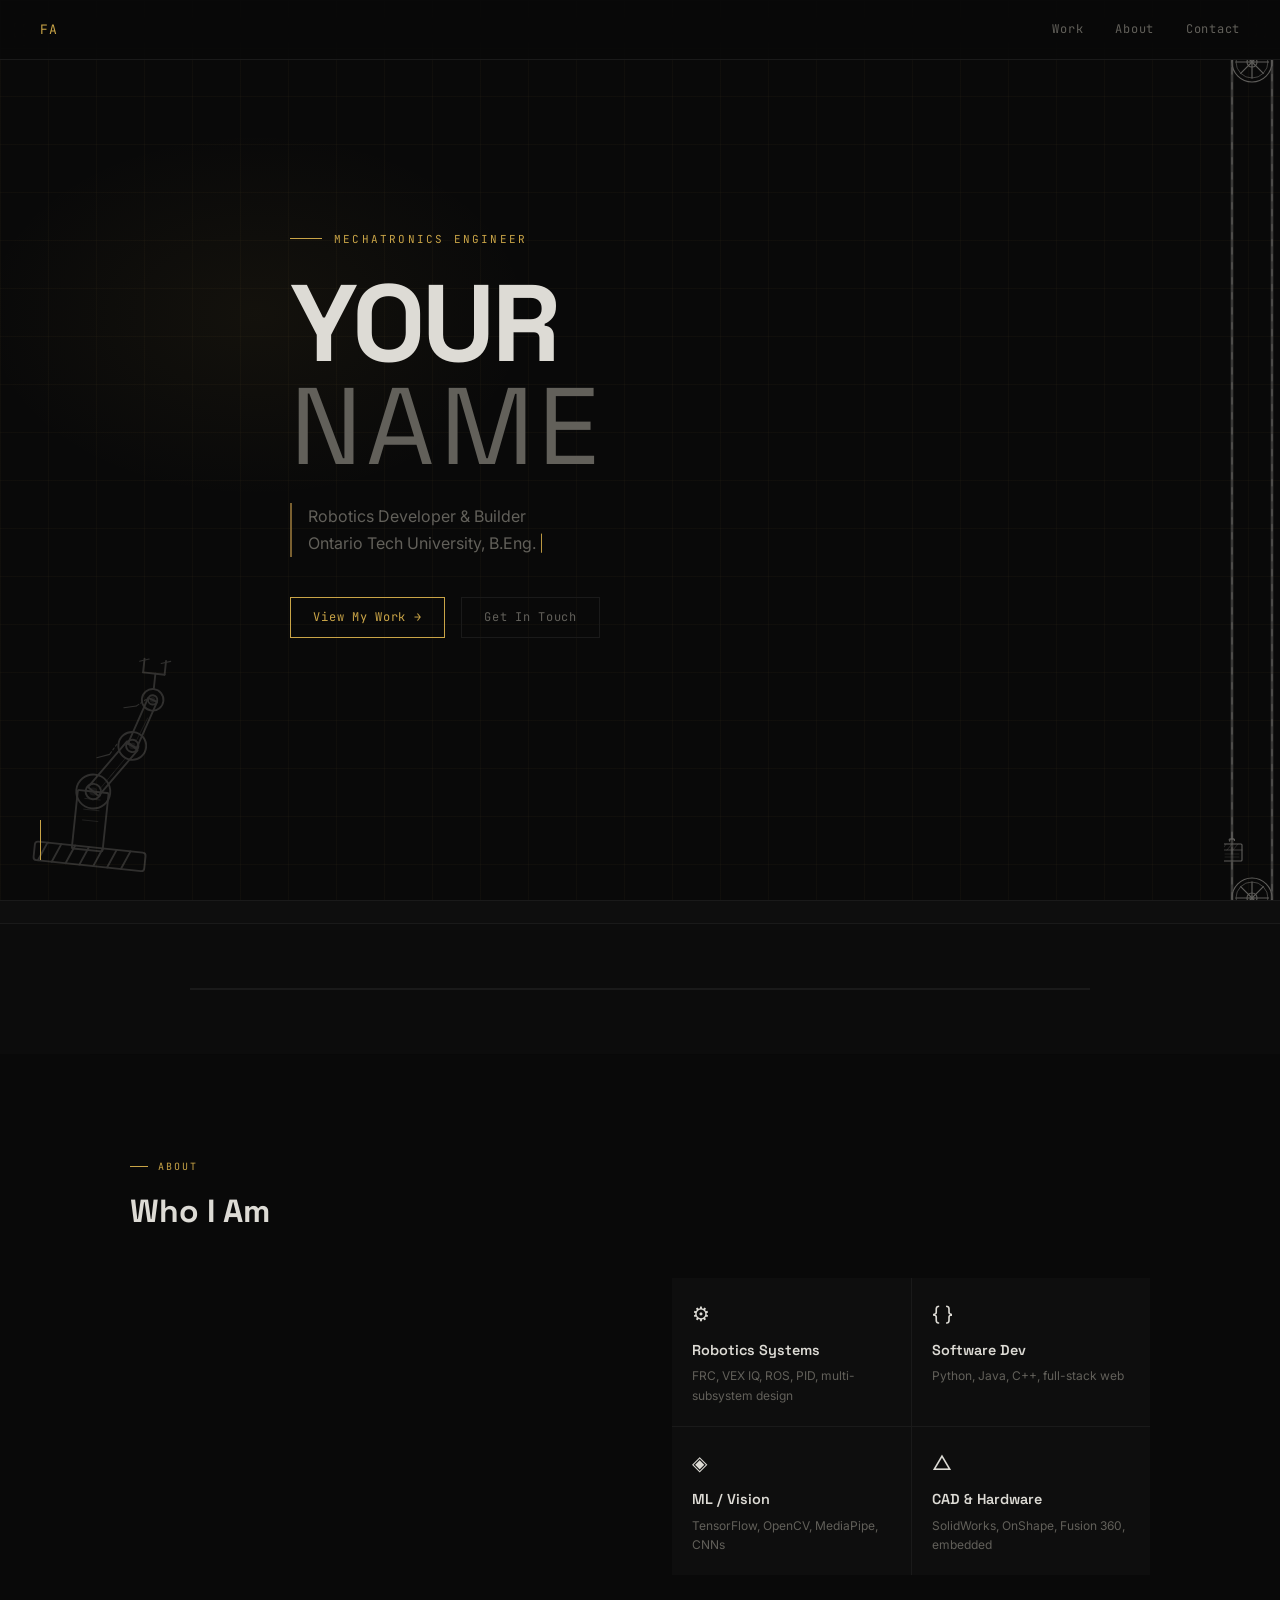
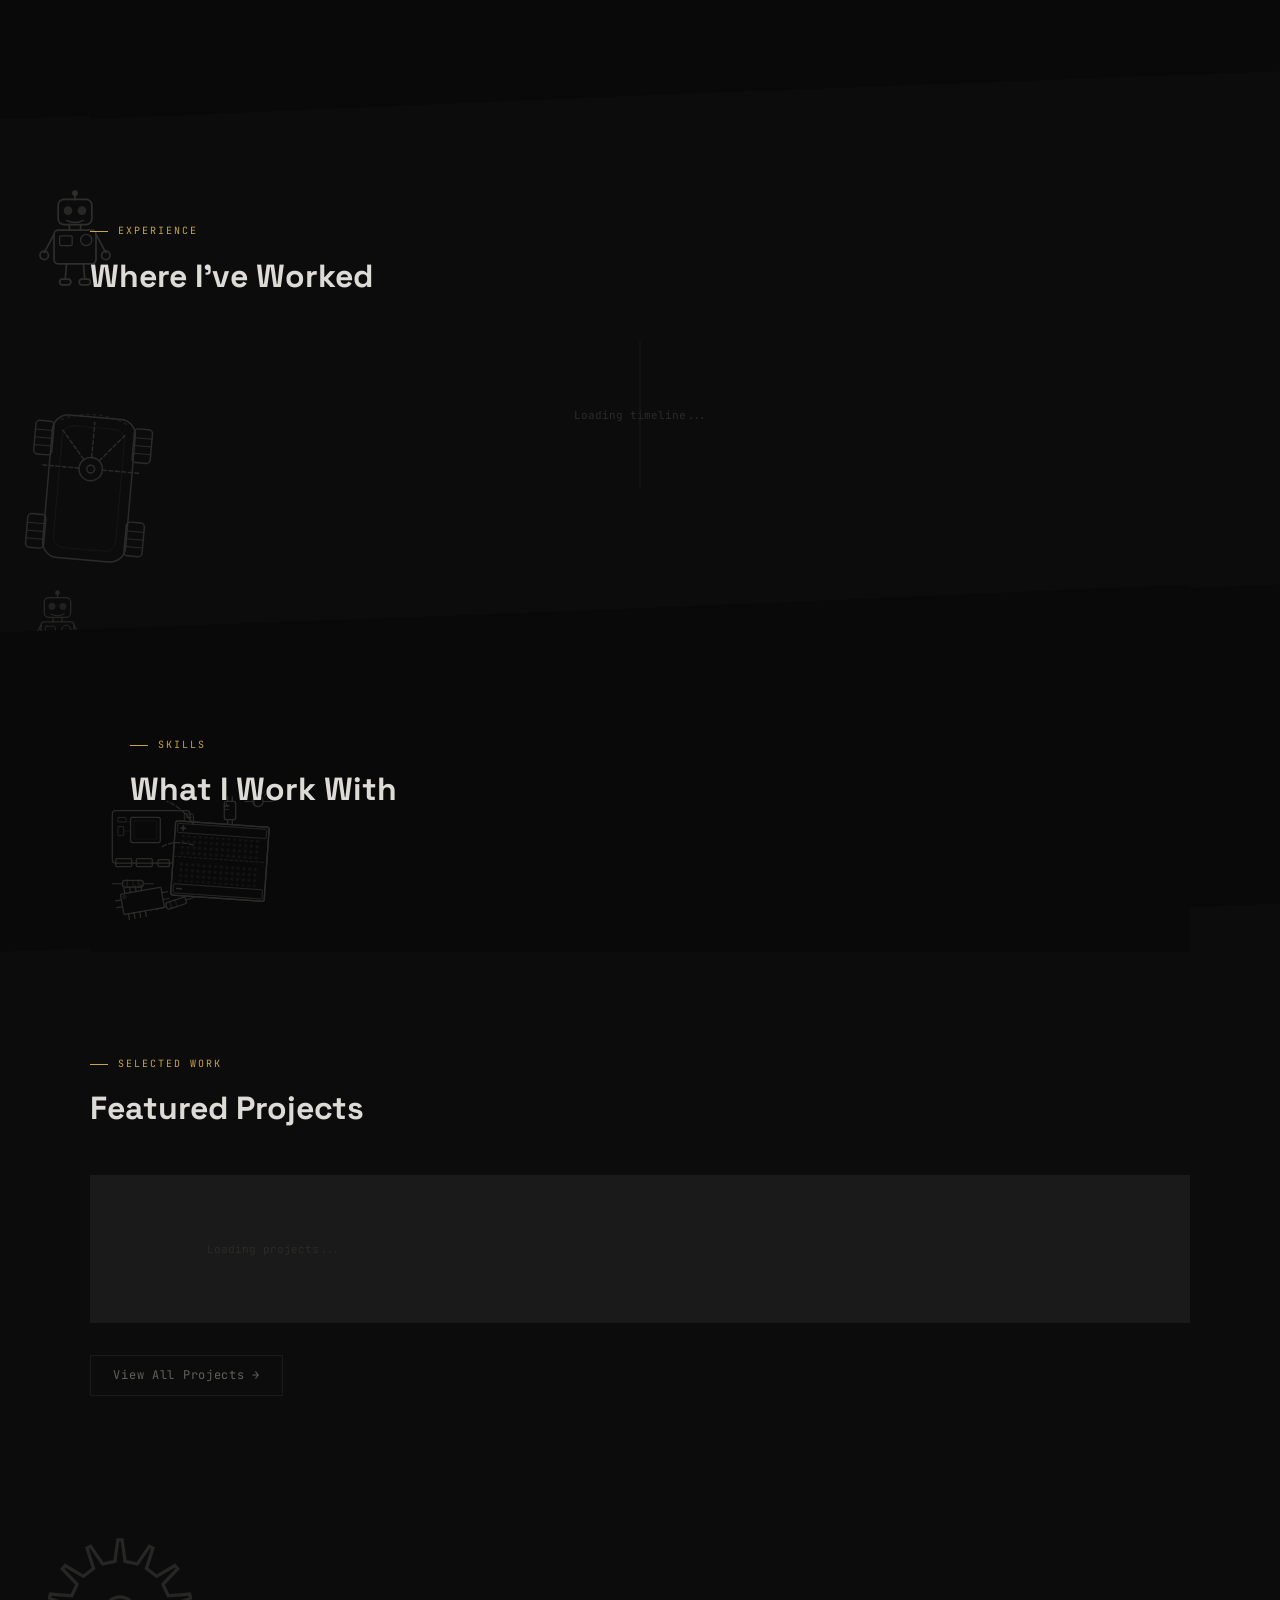
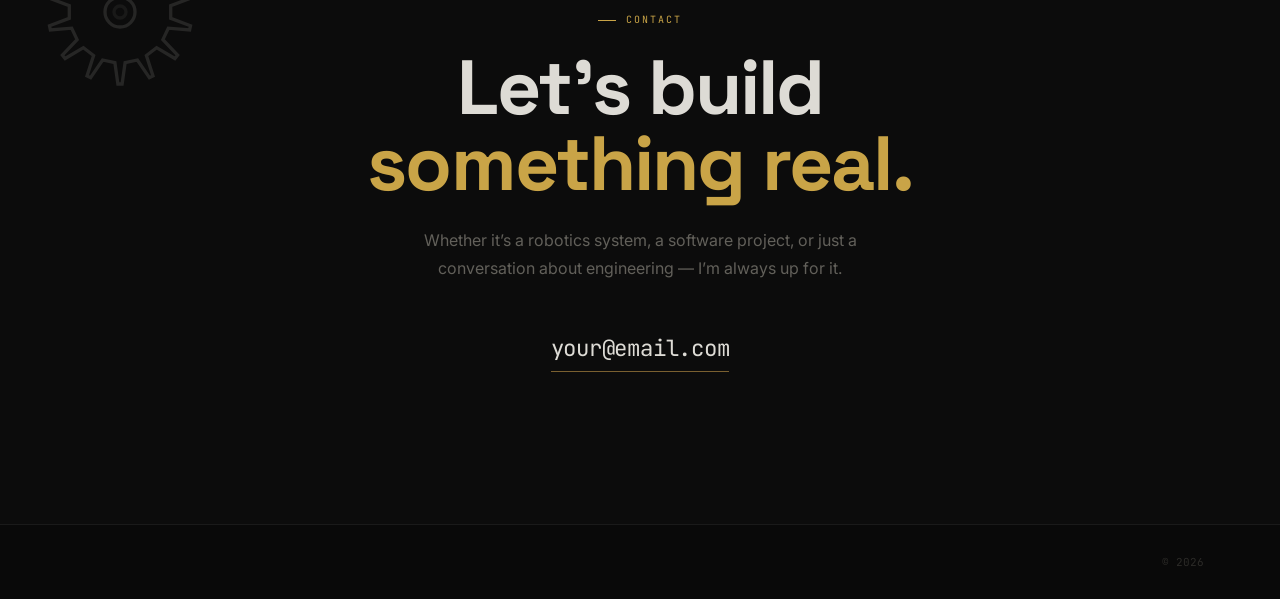
==== commit a1203fb1: "scroll bar change" ====
--- a/index.html
+++ b/index.html
@@ -24,7 +24,7 @@
 <section class="hero">
   <div class="hero-glow"></div>
   <!-- Decorative: industrial robot arm -->
-  <div class="deco" style="left:20px;bottom:30px;width:170px;opacity:0.18;transform:rotate(6deg);">
+  <div class="deco deco-arm" style="left:20px;bottom:30px;width:170px;opacity:0.18;transform:rotate(6deg);">
     <svg viewBox="0 0 110 150" fill="none" stroke="currentColor" stroke-width="1.2" stroke-linecap="round" stroke-linejoin="round">
       <!-- Base platform -->
       <rect x="16" y="136" width="72" height="12" rx="2"/>
@@ -117,34 +117,7 @@
 
 <!-- STATS -->
 <div class="stats-section" style="padding:4rem 2.5rem;">
-  <!-- Decorative: gear cluster -->
-  <div class="deco" style="right:20px;bottom:20px;width:240px;opacity:0.18;">
-    <svg viewBox="0 0 122 90" fill="none" stroke="currentColor" stroke-width="1.1" stroke-linecap="round" stroke-linejoin="round">
-      <path d="M 39.094 22.219 L 101.828 31.129 A 13.0 13.0 0 0 1 101.828 56.871 L 39.094 65.781 A 22.0 22.0 0 1 1 39.094 22.219 Z" stroke-width="3.6" opacity="0.3"/>
-      <path d="M 39.094 22.219 L 101.828 31.129 A 13.0 13.0 0 0 1 101.828 56.871 L 39.094 65.781 A 22.0 22.0 0 1 1 39.094 22.219 Z" stroke-width="1"/>
-      <path class="belt-motion" d="M 39.094 22.219 L 101.828 31.129 A 13.0 13.0 0 0 1 101.828 56.871 L 39.094 65.781 A 22.0 22.0 0 1 1 39.094 22.219 Z" stroke-width="1.8" stroke-dasharray="7 9" opacity="0.55"/>
-      <g class="sprocket-1">
-        <circle r="21"/>
-        <circle r="17" stroke-width="0.8"/>
-        <line x1="0.0" y1="-6.5" x2="0.0" y2="-17.0" stroke-width="1.4"/>
-        <line x1="6.2" y1="-2.0" x2="16.2" y2="-5.3" stroke-width="1.4"/>
-        <line x1="3.8" y1="5.3" x2="10.0" y2="13.8" stroke-width="1.4"/>
-        <line x1="-3.8" y1="5.3" x2="-10.0" y2="13.8" stroke-width="1.4"/>
-        <line x1="-6.2" y1="-2.0" x2="-16.2" y2="-5.3" stroke-width="1.4"/>
-        <circle r="6.5"/>
-        <circle r="2.5" opacity="0.6"/>
-        <line x1="-2.5" y1="0" x2="2.5" y2="0" stroke-width="0.8" opacity="0.6"/>
-      </g>
-      <g class="sprocket-2">
-        <circle r="12"/>
-        <circle r="9" stroke-width="0.8"/>
-        <line x1="0" y1="-9" x2="0" y2="9" stroke-width="1.2"/>
-        <line x1="-9" y1="0" x2="9" y2="0" stroke-width="1.2"/>
-        <circle r="3.5"/>
-        <circle r="1.4" opacity="0.6"/>
-      </g>
-    </svg>
-  </div>
+  
   <div class="stats-grid reveal" id="stats-grid">
     <!-- populated by JS -->
   </div>
@@ -188,7 +161,7 @@
 <!-- TIMELINE -->
 <div class="section-full clip-both" id="experience" style="position:relative;z-index:0;">
   <!-- Decorative: autonomous vehicle bottom-right corner -->
-  <div class="deco" style="right:30px;bottom:60px;width:130px;opacity:0.15;transform:rotate(-5deg);">
+  <div class="deco deco-car" style="left:24px;bottom:60px;width:130px;opacity:0.15;transform:rotate(5deg);">
     <svg viewBox="0 0 100 130" fill="none" stroke="currentColor" stroke-width="1.1" stroke-linecap="round" stroke-linejoin="round">
       <rect x="18" y="10" width="64" height="110" rx="12"/>
       <rect x="26" y="18" width="48" height="94" rx="8" stroke-width="0.6" opacity="0.4"/>
@@ -210,7 +183,7 @@
     </svg>
   </div>
   <!-- Decorative: android robot left side -->
-  <div class="deco" style="left:40px;top:120px;width:70px;opacity:0.16;">
+  <div class="deco deco-bot1" style="left:40px;top:120px;width:70px;opacity:0.16;">
     <svg class="robot-deco" viewBox="0 0 50 75" fill="none" stroke="currentColor" stroke-width="1.2" stroke-linecap="round" stroke-linejoin="round">
       <line x1="25" y1="6" x2="25" y2="2"/><circle cx="25" cy="1.5" r="1.5" fill="currentColor"/>
       <rect x="13" y="6" width="24" height="18" rx="4"/>
@@ -228,7 +201,7 @@
     </svg>
   </div>
   <!-- Decorative: smaller android robot right side, different timing -->
-  <div class="deco" style="right:60px;top:200px;width:55px;opacity:0.13;">
+  <div class="deco deco-bot2" style="left:30px;top:520px;width:55px;opacity:0.13;">
     <svg class="robot-deco-2" viewBox="0 0 50 75" fill="none" stroke="currentColor" stroke-width="1.2" stroke-linecap="round" stroke-linejoin="round">
       <line x1="25" y1="6" x2="25" y2="2"/><circle cx="25" cy="1.5" r="1.5" fill="currentColor"/>
       <rect x="13" y="6" width="24" height="18" rx="4"/>
@@ -257,7 +230,7 @@
 <!-- SKILLS -->
 <div class="section clip-up" id="skills" style="background:var(--bg);position:relative;z-index:1;">
   <!-- Decorative: electronics pile (RPi, breadboard, components) -->
-  <div class="deco" style="right:20px;bottom:30px;width:160px;opacity:0.16;">
+  <div class="deco deco-elec" style="left:20px;bottom:30px;width:160px;opacity:0.16;">
     <svg viewBox="0 0 140 115" fill="none" stroke="currentColor" stroke-width="1.1" stroke-linecap="round" stroke-linejoin="round">
   <defs>
     <pattern id="bb-dots" x="0" y="0" width="5" height="5" patternUnits="userSpaceOnUse">
@@ -382,7 +355,7 @@
 <!-- CONTACT -->
 <div style="background:var(--bg-section);position:relative;" id="contact">
   <!-- Decorative: single large gear, faint background accent -->
-  <div class="deco" style="right:30px;top:30px;width:180px;opacity:0.12;">
+  <div class="deco deco-gear" style="left:30px;top:30px;width:180px;opacity:0.12;">
     <svg viewBox="-30 -30 60 60" fill="none" stroke="currentColor" stroke-width="1.1">
       <g class="gear-solo">
         <path d="M -1.7 -16.9 L -0.7 -24.0 L 0.7 -24.0 L 1.7 -16.9 L 5.8 -16.0 L 9.8 -21.9 L 11.0 -21.3 L 8.8 -14.5 L 12.2 -11.9 L 18.3 -15.5 L 19.2 -14.4 L 14.3 -9.2 L 16.1 -5.4 L 23.2 -6.0 L 23.5 -4.6 L 16.9 -2.1 L 16.9 2.1 L 23.5 4.6 L 23.2 6.0 L 16.1 5.4 L 14.3 9.2 L 19.2 14.4 L 18.3 15.5 L 12.2 11.9 L 8.8 14.5 L 11.0 21.3 L 9.8 21.9 L 5.8 16.0 L 1.7 16.9 L 0.7 24.0 L -0.7 24.0 L -1.7 16.9 L -5.8 16.0 L -9.8 21.9 L -11.0 21.3 L -8.8 14.5 L -12.2 11.9 L -18.3 15.5 L -19.2 14.4 L -14.3 9.2 L -16.1 5.4 L -23.2 6.0 L -23.5 4.6 L -16.9 2.1 L -16.9 -2.1 L -23.5 -4.6 L -23.2 -6.0 L -16.1 -5.4 L -14.3 -9.2 L -19.2 -14.4 L -18.3 -15.5 L -12.2 -11.9 L -8.8 -14.5 L -11.0 -21.3 L -9.8 -21.9 L -5.8 -16.0 Z"/>
--- a/css/style.css
+++ b/css/style.css
@@ -935,3 +935,51 @@
 @media (prefers-reduced-motion: reduce) {
   .sprocket-1, .sprocket-2, .belt-motion { animation: none; }
 }
+
+/* ── DECORATION RESPONSIVE SCALING ──
+   Desktop untouched. Tablets shrink decorations; phones hide the
+   ones that would sit under full-width content. !important is
+   required to override the inline positioning styles. */
+
+@media (max-width: 900px) {
+  /* Shrink + fade everything so text always wins */
+  .deco-arm    { width: 110px !important; opacity: 0.10 !important; }
+  .deco-pulley { width: 150px !important; opacity: 0.10 !important; bottom: 8px !important; }
+  .deco-elec   { width: 100px !important; opacity: 0.10 !important; bottom: 10px !important; }
+  .deco-gear   { width: 110px !important; opacity: 0.07 !important; top: 12px !important; right: 12px !important; }
+  /* Timeline cards go full-width on mobile — these would sit under text */
+  .deco-car, .deco-bot1, .deco-bot2 { display: none !important; }
+}
+
+@media (max-width: 480px) {
+  /* Phones: keep only the hero arm and stats pulleys, tiny and faint */
+  .deco-arm    { width: 85px !important; opacity: 0.08 !important; bottom: 12px !important; left: 8px !important; }
+  .deco-pulley { width: 110px !important; opacity: 0.08 !important; }
+  .deco-elec, .deco-gear { display: none !important; }
+}
+
+/* ── Scroll hoist rig = the scrollbar ── */
+#scroll-rig {
+  position: fixed;
+  top: 60px; right: 0; bottom: 0;
+  width: 56px;
+  z-index: 5;
+  color: #E0DDD6;
+  opacity: 0.4;
+  cursor: pointer;
+  touch-action: none;
+  transition: opacity 0.25s;
+}
+#scroll-rig:hover { opacity: 0.75; }
+#scroll-rig svg { display: block; }
+#scroll-rig .rig-load { transition: none; }
+
+/* Hide native scrollbar — the rig replaces it */
+@media (min-width: 901px) {
+  html { scrollbar-width: none; }
+  ::-webkit-scrollbar { width: 0; height: 0; display: none; }
+  footer { padding-right: 76px; }
+}
+@media (max-width: 900px) {
+  #scroll-rig { display: none; }
+}
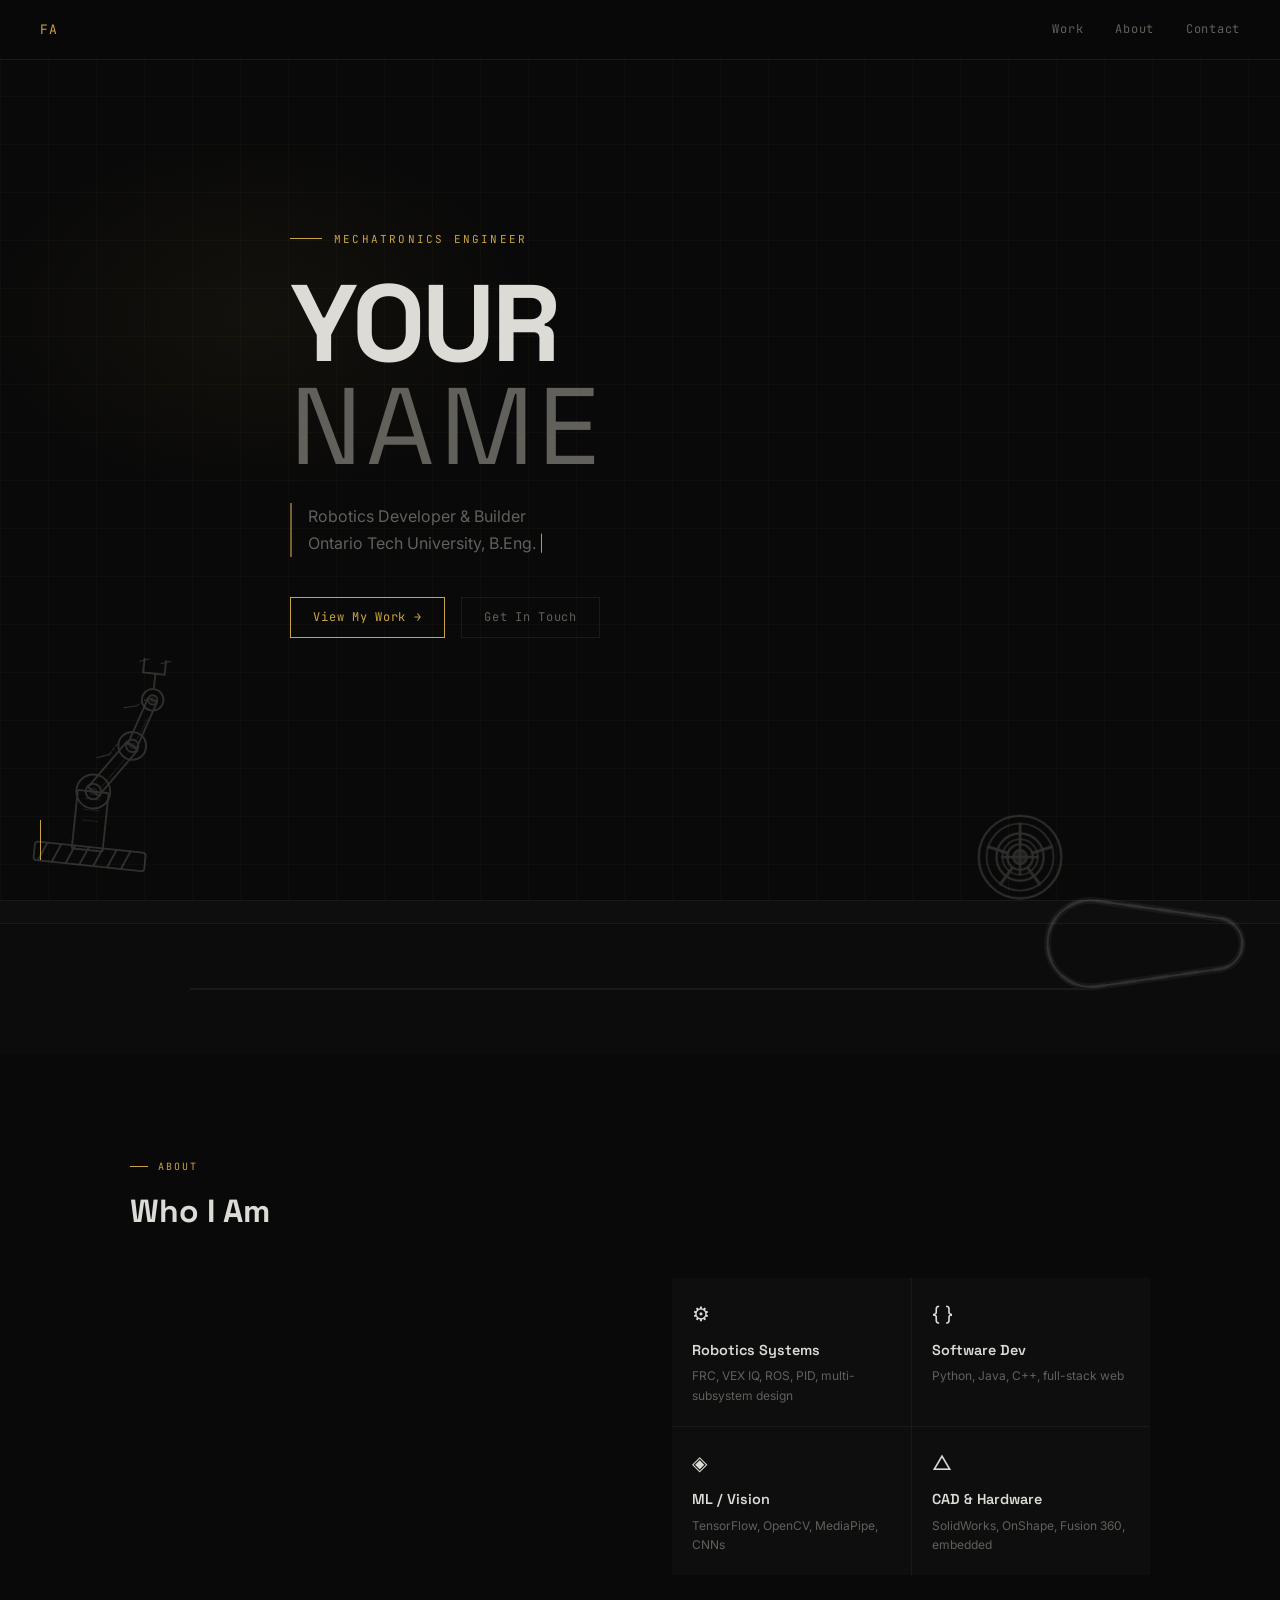
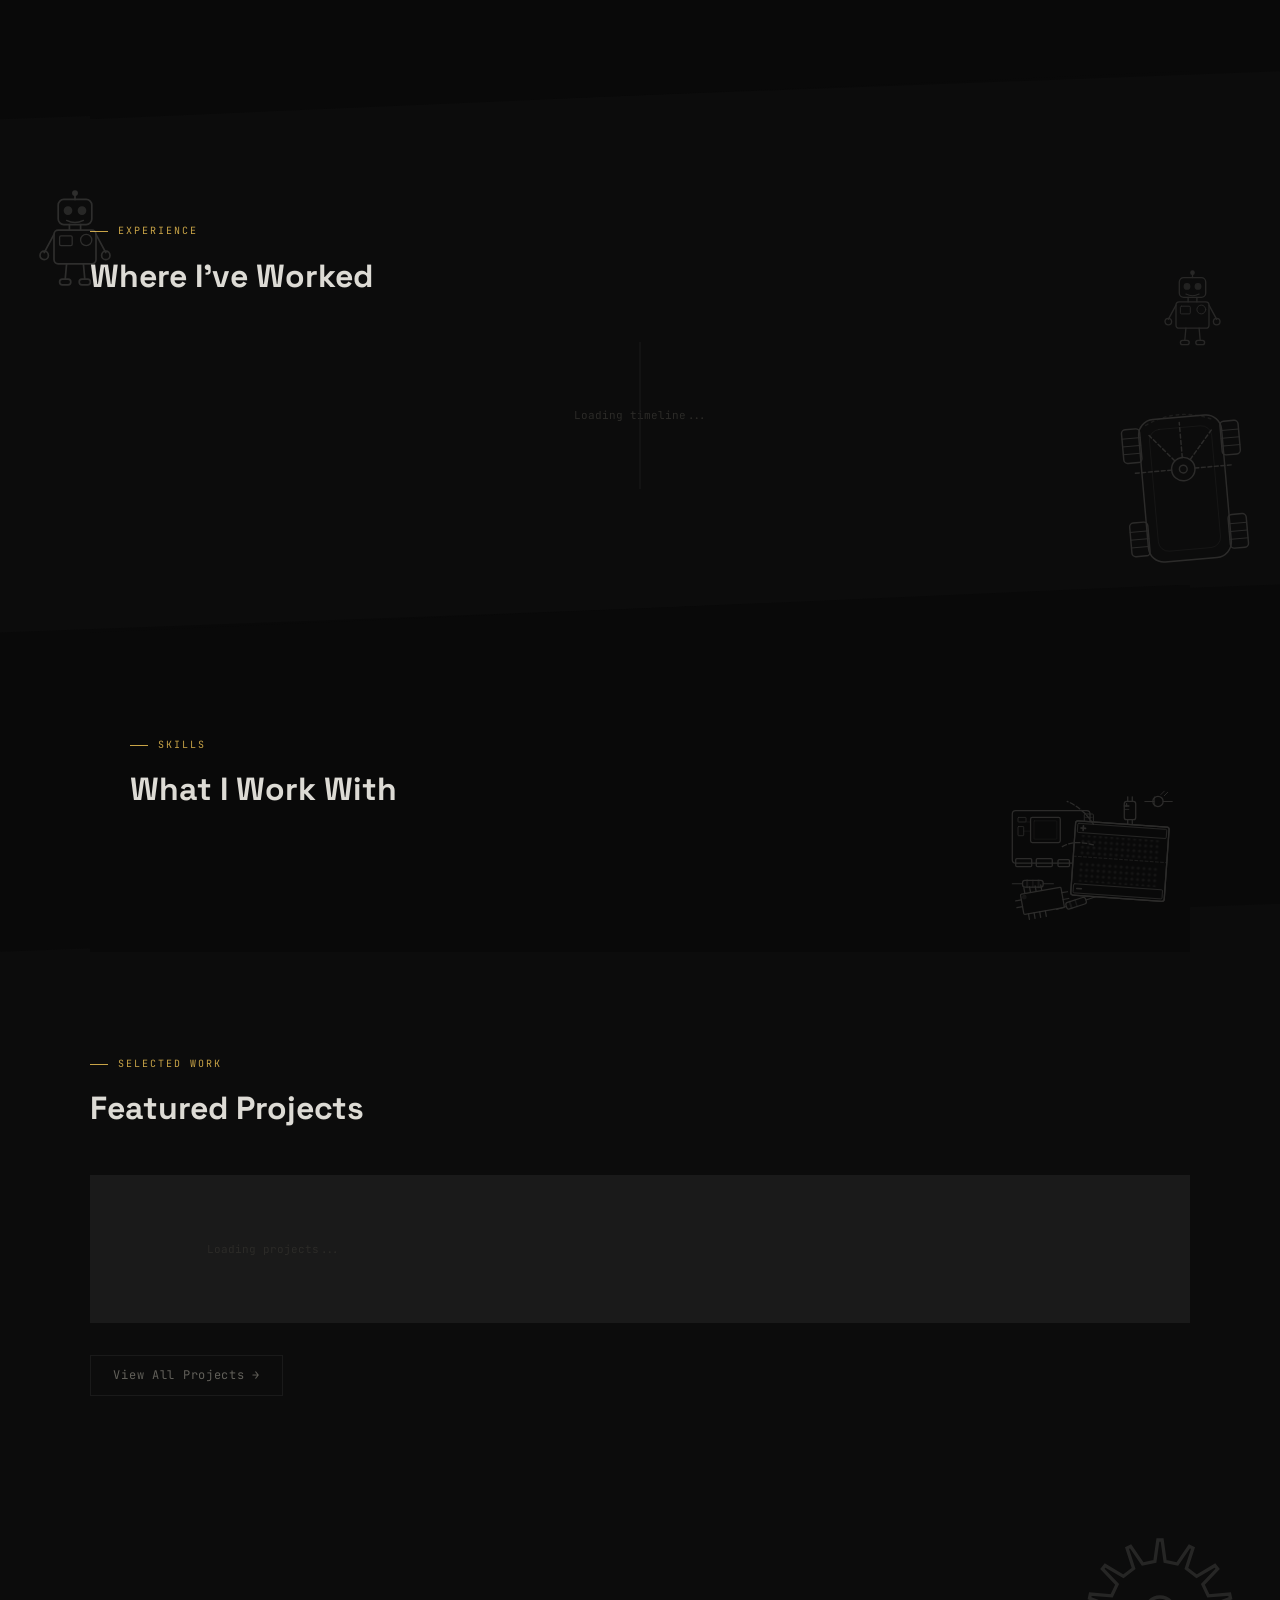
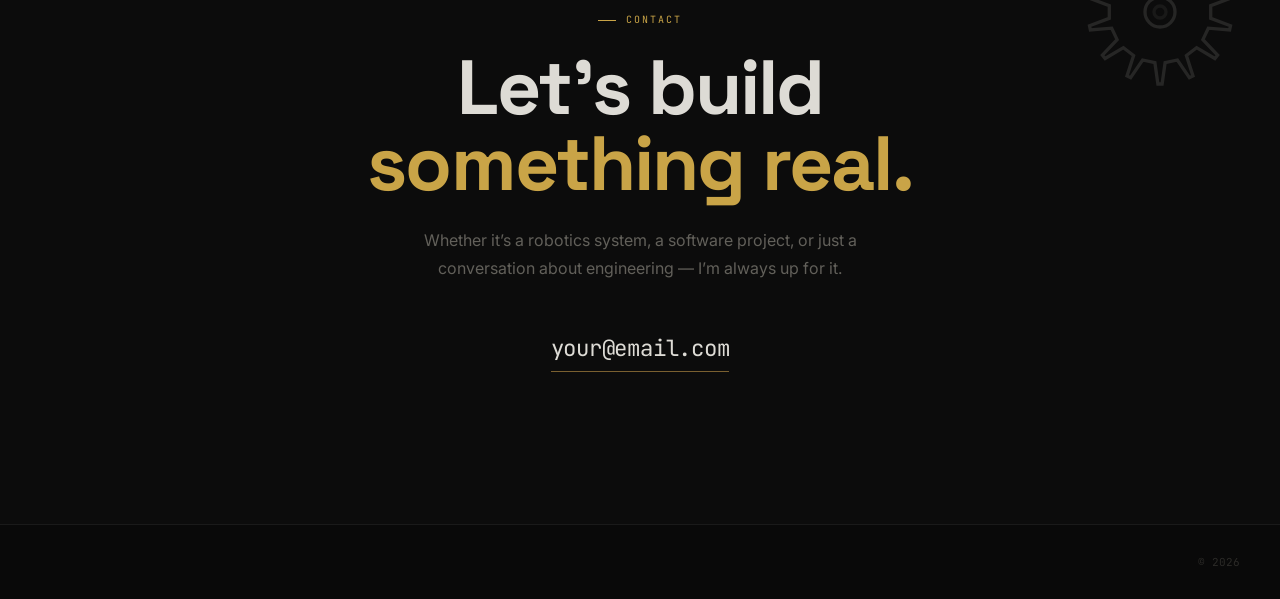
==== commit 4a3e0231: "revert to add normal scroll bar back" ====
--- a/index.html
+++ b/index.html
@@ -117,7 +117,34 @@
 
 <!-- STATS -->
 <div class="stats-section" style="padding:4rem 2.5rem;">
-  
+  <!-- Decorative: gear cluster -->
+  <div class="deco deco-pulley" style="right:20px;bottom:20px;width:240px;opacity:0.18;">
+    <svg viewBox="0 0 122 90" fill="none" stroke="currentColor" stroke-width="1.1" stroke-linecap="round" stroke-linejoin="round">
+      <path d="M 39.094 22.219 L 101.828 31.129 A 13.0 13.0 0 0 1 101.828 56.871 L 39.094 65.781 A 22.0 22.0 0 1 1 39.094 22.219 Z" stroke-width="3.6" opacity="0.3"/>
+      <path d="M 39.094 22.219 L 101.828 31.129 A 13.0 13.0 0 0 1 101.828 56.871 L 39.094 65.781 A 22.0 22.0 0 1 1 39.094 22.219 Z" stroke-width="1"/>
+      <path class="belt-motion" d="M 39.094 22.219 L 101.828 31.129 A 13.0 13.0 0 0 1 101.828 56.871 L 39.094 65.781 A 22.0 22.0 0 1 1 39.094 22.219 Z" stroke-width="1.8" stroke-dasharray="7 9" opacity="0.55"/>
+      <g class="sprocket-1">
+        <circle r="21"/>
+        <circle r="17" stroke-width="0.8"/>
+        <line x1="0.0" y1="-6.5" x2="0.0" y2="-17.0" stroke-width="1.4"/>
+        <line x1="6.2" y1="-2.0" x2="16.2" y2="-5.3" stroke-width="1.4"/>
+        <line x1="3.8" y1="5.3" x2="10.0" y2="13.8" stroke-width="1.4"/>
+        <line x1="-3.8" y1="5.3" x2="-10.0" y2="13.8" stroke-width="1.4"/>
+        <line x1="-6.2" y1="-2.0" x2="-16.2" y2="-5.3" stroke-width="1.4"/>
+        <circle r="6.5"/>
+        <circle r="2.5" opacity="0.6"/>
+        <line x1="-2.5" y1="0" x2="2.5" y2="0" stroke-width="0.8" opacity="0.6"/>
+      </g>
+      <g class="sprocket-2">
+        <circle r="12"/>
+        <circle r="9" stroke-width="0.8"/>
+        <line x1="0" y1="-9" x2="0" y2="9" stroke-width="1.2"/>
+        <line x1="-9" y1="0" x2="9" y2="0" stroke-width="1.2"/>
+        <circle r="3.5"/>
+        <circle r="1.4" opacity="0.6"/>
+      </g>
+    </svg>
+  </div>
   <div class="stats-grid reveal" id="stats-grid">
     <!-- populated by JS -->
   </div>
@@ -161,7 +188,7 @@
 <!-- TIMELINE -->
 <div class="section-full clip-both" id="experience" style="position:relative;z-index:0;">
   <!-- Decorative: autonomous vehicle bottom-right corner -->
-  <div class="deco deco-car" style="left:24px;bottom:60px;width:130px;opacity:0.15;transform:rotate(5deg);">
+  <div class="deco deco-car" style="right:30px;bottom:60px;width:130px;opacity:0.15;transform:rotate(-5deg);">
     <svg viewBox="0 0 100 130" fill="none" stroke="currentColor" stroke-width="1.1" stroke-linecap="round" stroke-linejoin="round">
       <rect x="18" y="10" width="64" height="110" rx="12"/>
       <rect x="26" y="18" width="48" height="94" rx="8" stroke-width="0.6" opacity="0.4"/>
@@ -201,7 +228,7 @@
     </svg>
   </div>
   <!-- Decorative: smaller android robot right side, different timing -->
-  <div class="deco deco-bot2" style="left:30px;top:520px;width:55px;opacity:0.13;">
+  <div class="deco deco-bot2" style="right:60px;top:200px;width:55px;opacity:0.13;">
     <svg class="robot-deco-2" viewBox="0 0 50 75" fill="none" stroke="currentColor" stroke-width="1.2" stroke-linecap="round" stroke-linejoin="round">
       <line x1="25" y1="6" x2="25" y2="2"/><circle cx="25" cy="1.5" r="1.5" fill="currentColor"/>
       <rect x="13" y="6" width="24" height="18" rx="4"/>
@@ -230,7 +257,7 @@
 <!-- SKILLS -->
 <div class="section clip-up" id="skills" style="background:var(--bg);position:relative;z-index:1;">
   <!-- Decorative: electronics pile (RPi, breadboard, components) -->
-  <div class="deco deco-elec" style="left:20px;bottom:30px;width:160px;opacity:0.16;">
+  <div class="deco deco-elec" style="right:20px;bottom:30px;width:160px;opacity:0.16;">
     <svg viewBox="0 0 140 115" fill="none" stroke="currentColor" stroke-width="1.1" stroke-linecap="round" stroke-linejoin="round">
   <defs>
     <pattern id="bb-dots" x="0" y="0" width="5" height="5" patternUnits="userSpaceOnUse">
@@ -355,7 +382,7 @@
 <!-- CONTACT -->
 <div style="background:var(--bg-section);position:relative;" id="contact">
   <!-- Decorative: single large gear, faint background accent -->
-  <div class="deco deco-gear" style="left:30px;top:30px;width:180px;opacity:0.12;">
+  <div class="deco deco-gear" style="right:30px;top:30px;width:180px;opacity:0.12;">
     <svg viewBox="-30 -30 60 60" fill="none" stroke="currentColor" stroke-width="1.1">
       <g class="gear-solo">
         <path d="M -1.7 -16.9 L -0.7 -24.0 L 0.7 -24.0 L 1.7 -16.9 L 5.8 -16.0 L 9.8 -21.9 L 11.0 -21.3 L 8.8 -14.5 L 12.2 -11.9 L 18.3 -15.5 L 19.2 -14.4 L 14.3 -9.2 L 16.1 -5.4 L 23.2 -6.0 L 23.5 -4.6 L 16.9 -2.1 L 16.9 2.1 L 23.5 4.6 L 23.2 6.0 L 16.1 5.4 L 14.3 9.2 L 19.2 14.4 L 18.3 15.5 L 12.2 11.9 L 8.8 14.5 L 11.0 21.3 L 9.8 21.9 L 5.8 16.0 L 1.7 16.9 L 0.7 24.0 L -0.7 24.0 L -1.7 16.9 L -5.8 16.0 L -9.8 21.9 L -11.0 21.3 L -8.8 14.5 L -12.2 11.9 L -18.3 15.5 L -19.2 14.4 L -14.3 9.2 L -16.1 5.4 L -23.2 6.0 L -23.5 4.6 L -16.9 2.1 L -16.9 -2.1 L -23.5 -4.6 L -23.2 -6.0 L -16.1 -5.4 L -14.3 -9.2 L -19.2 -14.4 L -18.3 -15.5 L -12.2 -11.9 L -8.8 -14.5 L -11.0 -21.3 L -9.8 -21.9 L -5.8 -16.0 Z"/>
--- a/css/style.css
+++ b/css/style.css
@@ -957,29 +957,3 @@
   .deco-pulley { width: 110px !important; opacity: 0.08 !important; }
   .deco-elec, .deco-gear { display: none !important; }
 }
-
-/* ── Scroll hoist rig = the scrollbar ── */
-#scroll-rig {
-  position: fixed;
-  top: 60px; right: 0; bottom: 0;
-  width: 56px;
-  z-index: 5;
-  color: #E0DDD6;
-  opacity: 0.4;
-  cursor: pointer;
-  touch-action: none;
-  transition: opacity 0.25s;
-}
-#scroll-rig:hover { opacity: 0.75; }
-#scroll-rig svg { display: block; }
-#scroll-rig .rig-load { transition: none; }
-
-/* Hide native scrollbar — the rig replaces it */
-@media (min-width: 901px) {
-  html { scrollbar-width: none; }
-  ::-webkit-scrollbar { width: 0; height: 0; display: none; }
-  footer { padding-right: 76px; }
-}
-@media (max-width: 900px) {
-  #scroll-rig { display: none; }
-}
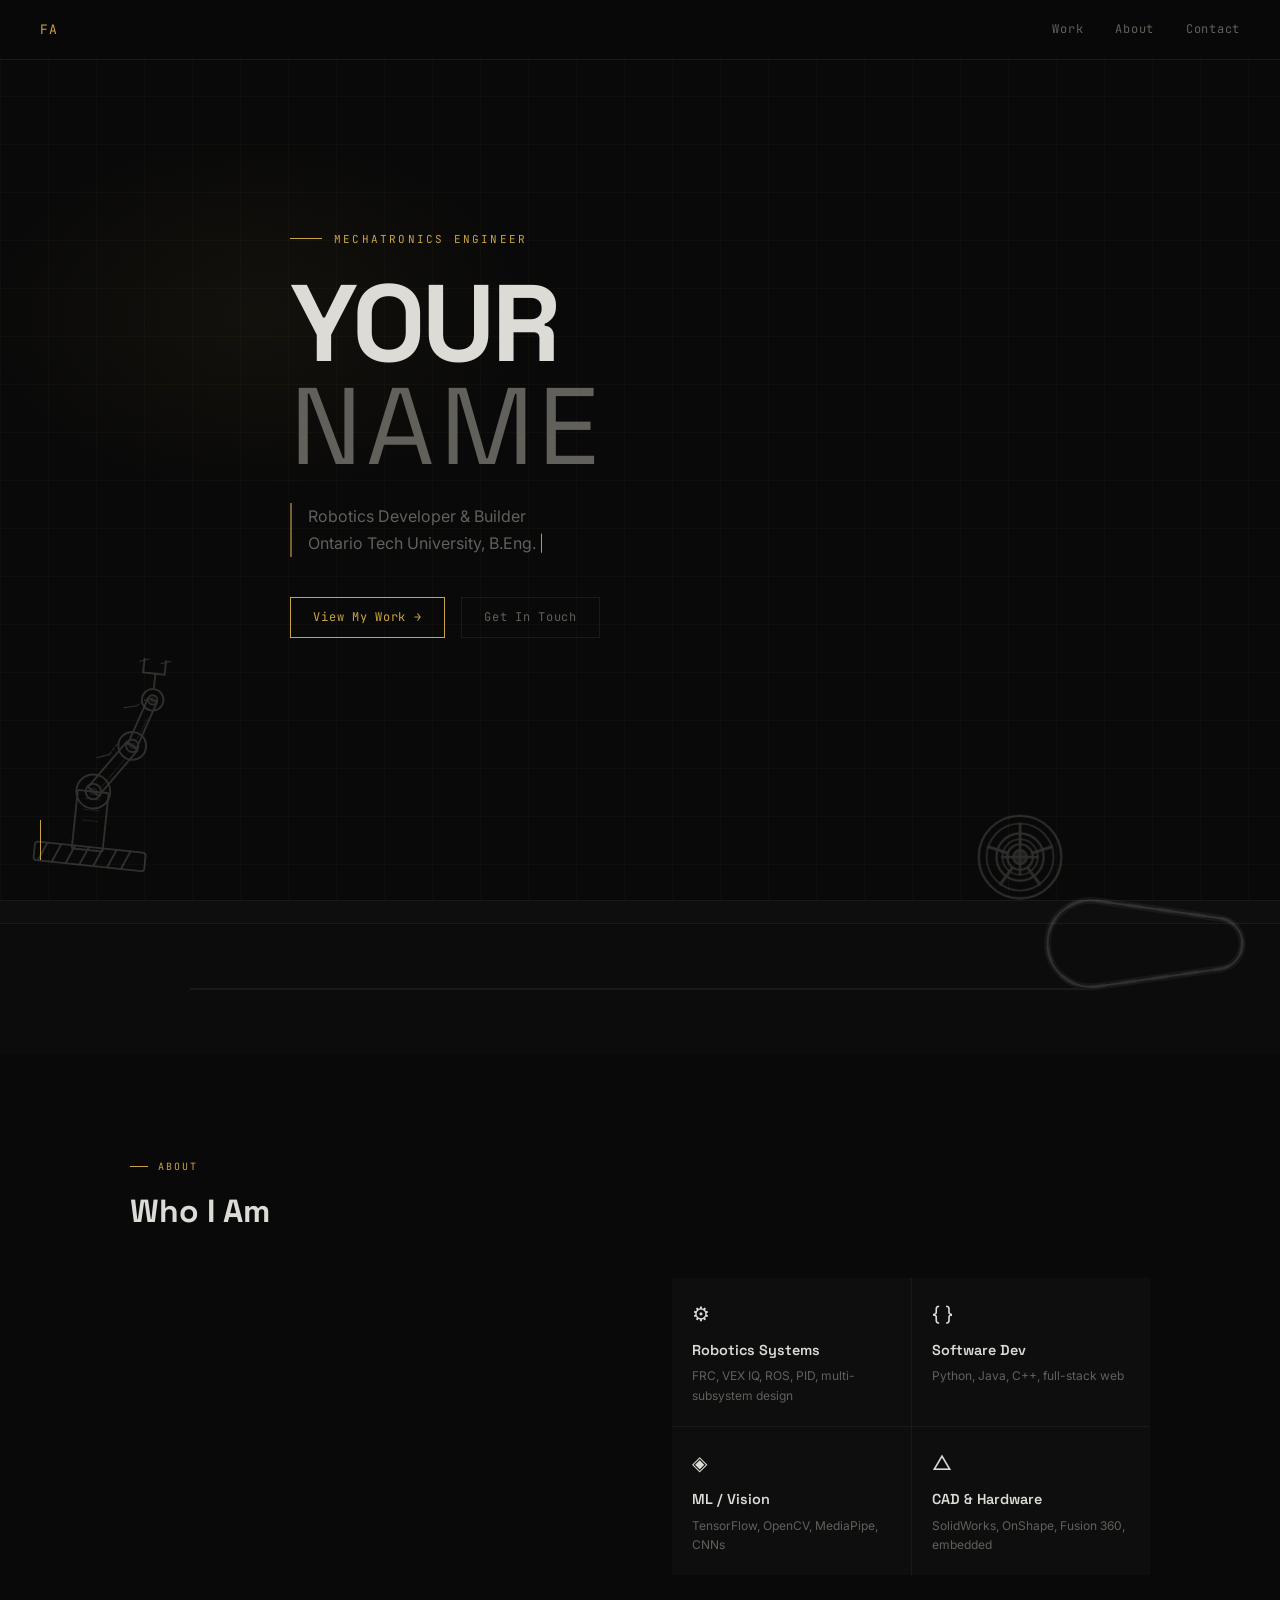
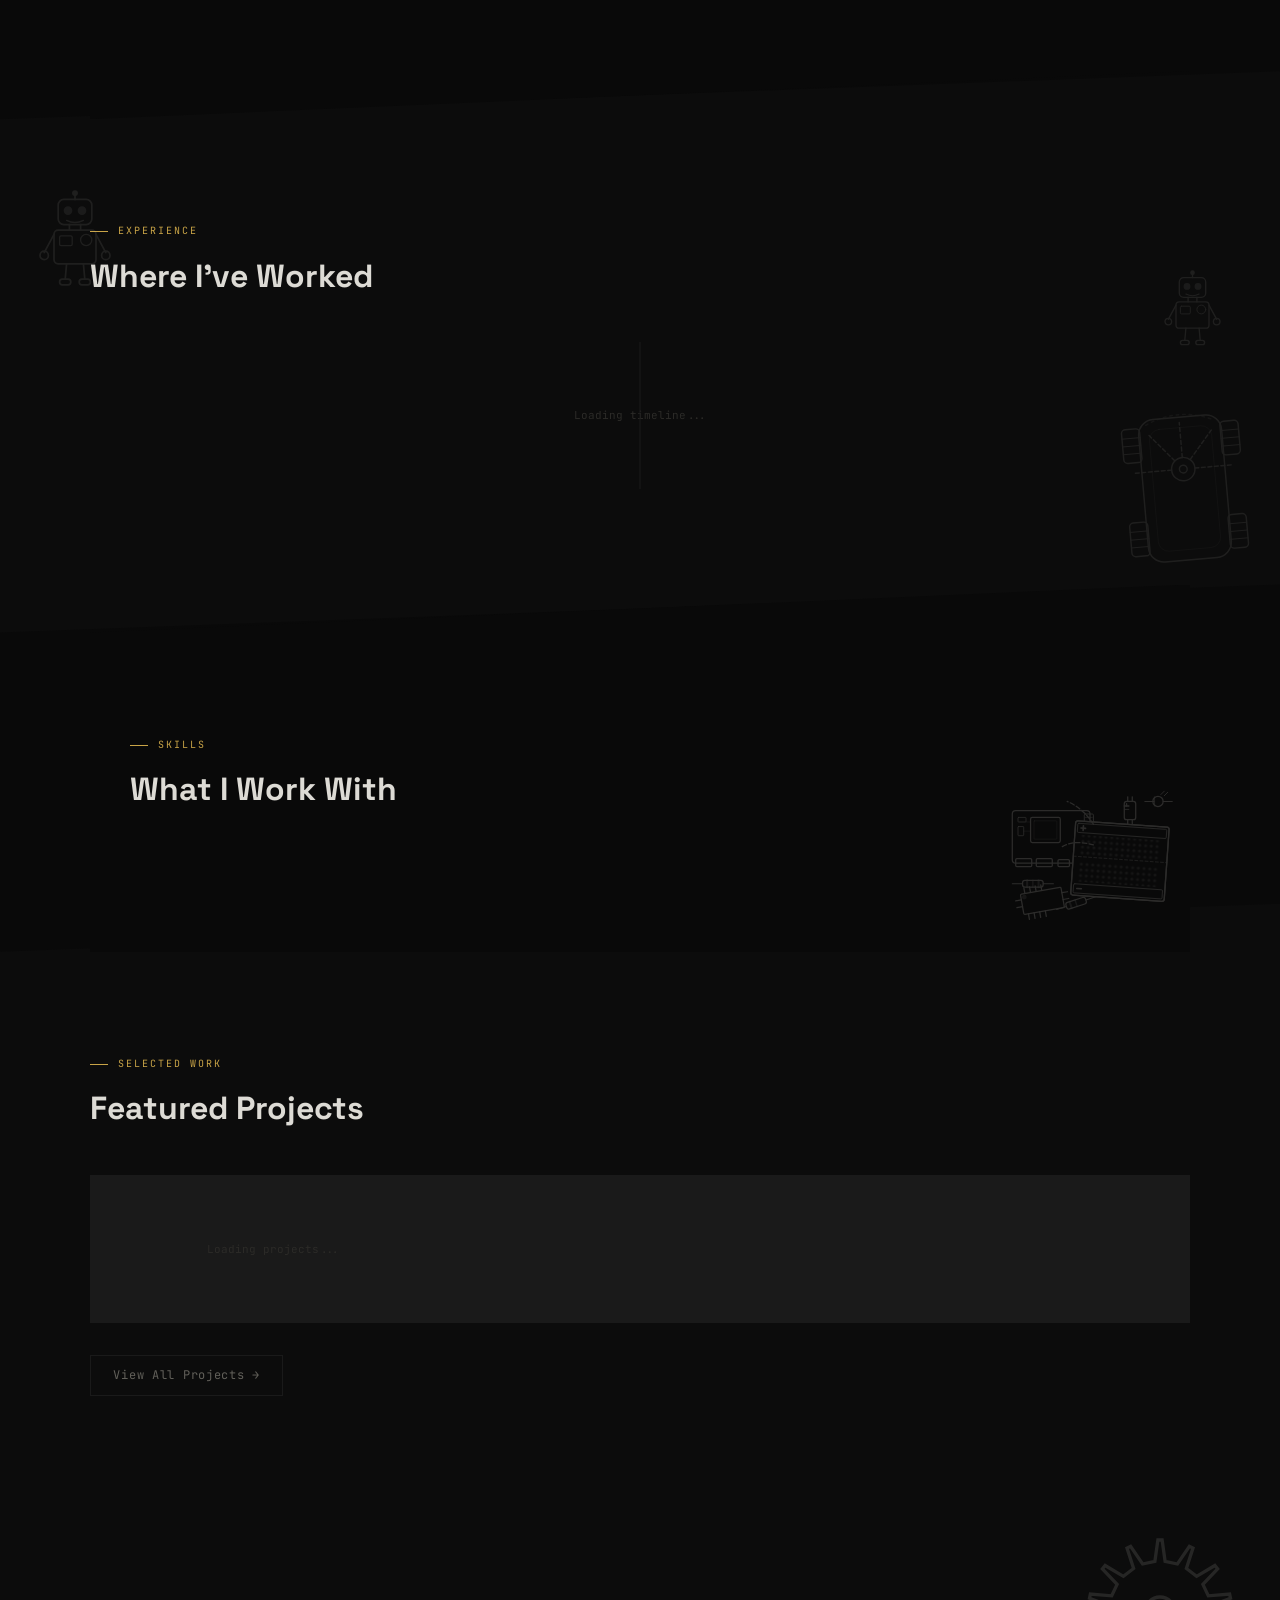
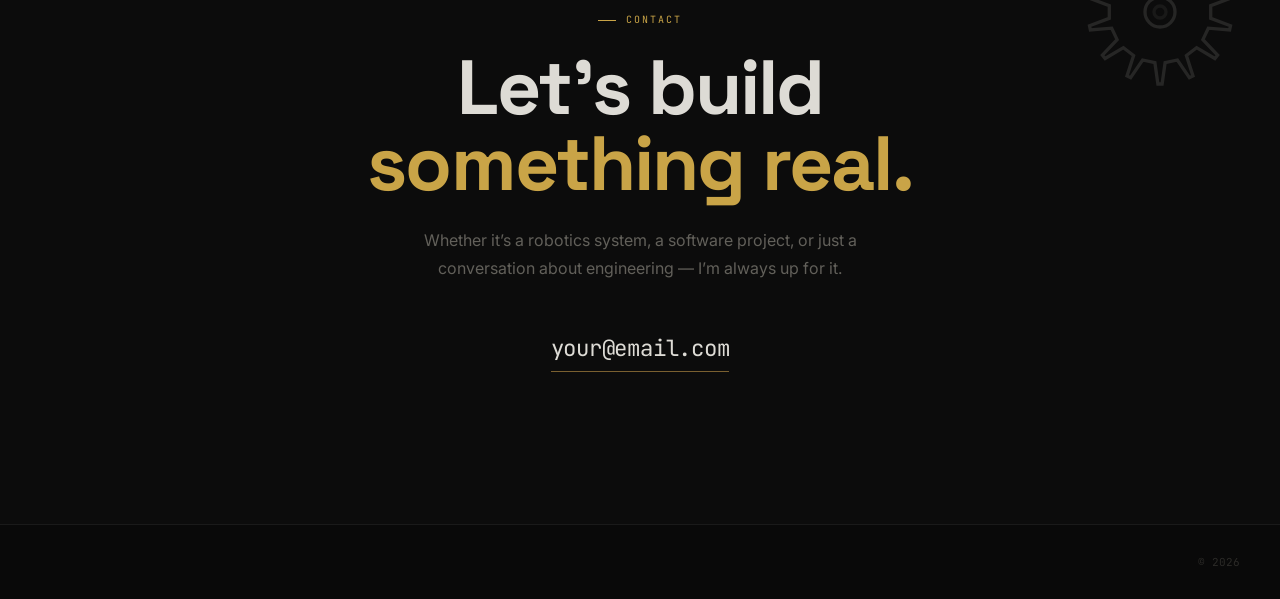
==== commit 8d4fe2e7: "display setting change" ====
--- a/index.html
+++ b/index.html
@@ -117,34 +117,32 @@
 
 <!-- STATS -->
 <div class="stats-section" style="padding:4rem 2.5rem;">
-  <!-- Decorative: gear cluster -->
+  <!-- Decorative: belt & pulley -->
   <div class="deco deco-pulley" style="right:20px;bottom:20px;width:240px;opacity:0.18;">
     <svg viewBox="0 0 122 90" fill="none" stroke="currentColor" stroke-width="1.1" stroke-linecap="round" stroke-linejoin="round">
       <path d="M 39.094 22.219 L 101.828 31.129 A 13.0 13.0 0 0 1 101.828 56.871 L 39.094 65.781 A 22.0 22.0 0 1 1 39.094 22.219 Z" stroke-width="3.6" opacity="0.3"/>
       <path d="M 39.094 22.219 L 101.828 31.129 A 13.0 13.0 0 0 1 101.828 56.871 L 39.094 65.781 A 22.0 22.0 0 1 1 39.094 22.219 Z" stroke-width="1"/>
       <path class="belt-motion" d="M 39.094 22.219 L 101.828 31.129 A 13.0 13.0 0 0 1 101.828 56.871 L 39.094 65.781 A 22.0 22.0 0 1 1 39.094 22.219 Z" stroke-width="1.8" stroke-dasharray="7 9" opacity="0.55"/>
       <g class="sprocket-1">
-        <circle r="21"/>
-        <circle r="17" stroke-width="0.8"/>
+        <circle r="21"/><circle r="17" stroke-width="0.8"/>
         <line x1="0.0" y1="-6.5" x2="0.0" y2="-17.0" stroke-width="1.4"/>
         <line x1="6.2" y1="-2.0" x2="16.2" y2="-5.3" stroke-width="1.4"/>
         <line x1="3.8" y1="5.3" x2="10.0" y2="13.8" stroke-width="1.4"/>
         <line x1="-3.8" y1="5.3" x2="-10.0" y2="13.8" stroke-width="1.4"/>
         <line x1="-6.2" y1="-2.0" x2="-16.2" y2="-5.3" stroke-width="1.4"/>
-        <circle r="6.5"/>
-        <circle r="2.5" opacity="0.6"/>
+        <circle r="6.5"/><circle r="2.5" opacity="0.6"/>
         <line x1="-2.5" y1="0" x2="2.5" y2="0" stroke-width="0.8" opacity="0.6"/>
       </g>
       <g class="sprocket-2">
-        <circle r="12"/>
-        <circle r="9" stroke-width="0.8"/>
+        <circle r="12"/><circle r="9" stroke-width="0.8"/>
         <line x1="0" y1="-9" x2="0" y2="9" stroke-width="1.2"/>
         <line x1="-9" y1="0" x2="9" y2="0" stroke-width="1.2"/>
-        <circle r="3.5"/>
-        <circle r="1.4" opacity="0.6"/>
+        <circle r="3.5"/><circle r="1.4" opacity="0.6"/>
       </g>
     </svg>
   </div>
+
+  
   <div class="stats-grid reveal" id="stats-grid">
     <!-- populated by JS -->
   </div>
--- a/css/style.css
+++ b/css/style.css
@@ -176,7 +176,7 @@
 /* ── STATS ── */
 .stats-section{background:var(--bg-section);}
 .stats-grid{
-  display:grid;grid-template-columns:repeat(4,1fr);
+  display:grid;grid-template-columns:repeat(auto-fit,minmax(180px,1fr));
   border:1px solid var(--border);
   max-width:900px;margin:0 auto;
 }
@@ -267,7 +267,7 @@
 .timeline-content.left .tl-text{text-align:right;}
 
 /* ── SKILLS ── */
-.skills-grid{display:grid;grid-template-columns:repeat(4,1fr);gap:1px;background:var(--border);}
+.skills-grid{display:grid;grid-template-columns:repeat(auto-fit,minmax(230px,1fr));gap:1px;background:var(--border);}
 .skill-card{background:var(--bg-card);padding:1.75rem;}
 .skill-card-label{
   font-family:var(--font-mono);font-size:10px;color:var(--gold);
@@ -957,3 +957,27 @@
   .deco-pulley { width: 110px !important; opacity: 0.08 !important; }
   .deco-elec, .deco-gear { display: none !important; }
 }
+
+
+}
+
+
+/* ── DECORATION COLLISION GUARDS ──
+   Content column is 1100px (stats 900px) centered. Below these
+   widths the side decorations would reach the text, so they
+   shrink first, then hide. Desktop look unchanged above 1500px. */
+@media (max-width: 1500px) {
+  .deco-pulley { width: 160px !important; bottom: 6px !important; opacity: 0.12 !important; }
+}
+@media (max-width: 1240px) {
+  .deco-pulley { display: none !important; }
+  .deco-gear   { width: 120px !important; opacity: 0.08 !important; }
+}
+@media (max-width: 1320px) {
+  .deco-car, .deco-bot1, .deco-bot2 { opacity: 0.09 !important; }
+}
+@media (max-width: 1180px) {
+  .deco-car, .deco-bot2 { display: none !important; }
+  .deco-elec { width: 110px !important; opacity: 0.10 !important; bottom: 8px !important; }
+  .deco-arm  { width: 120px !important; opacity: 0.12 !important; }
+}
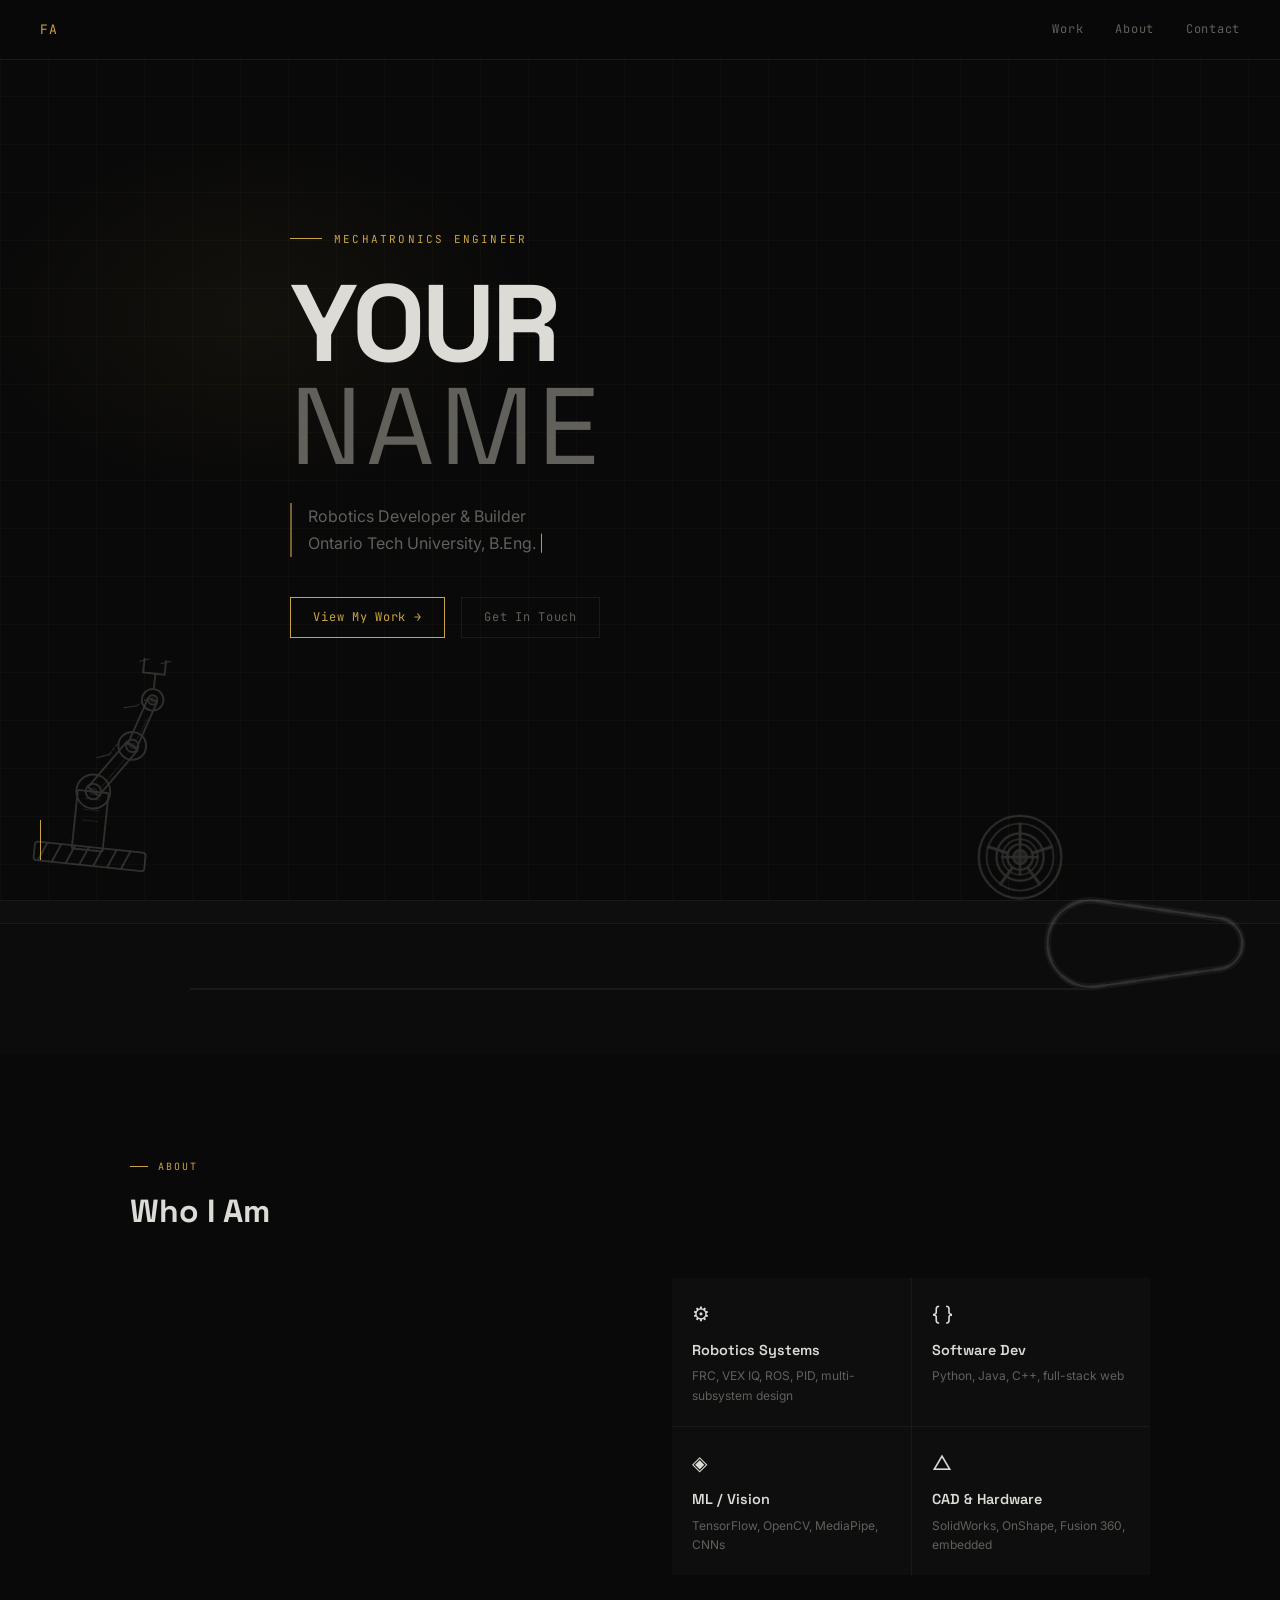
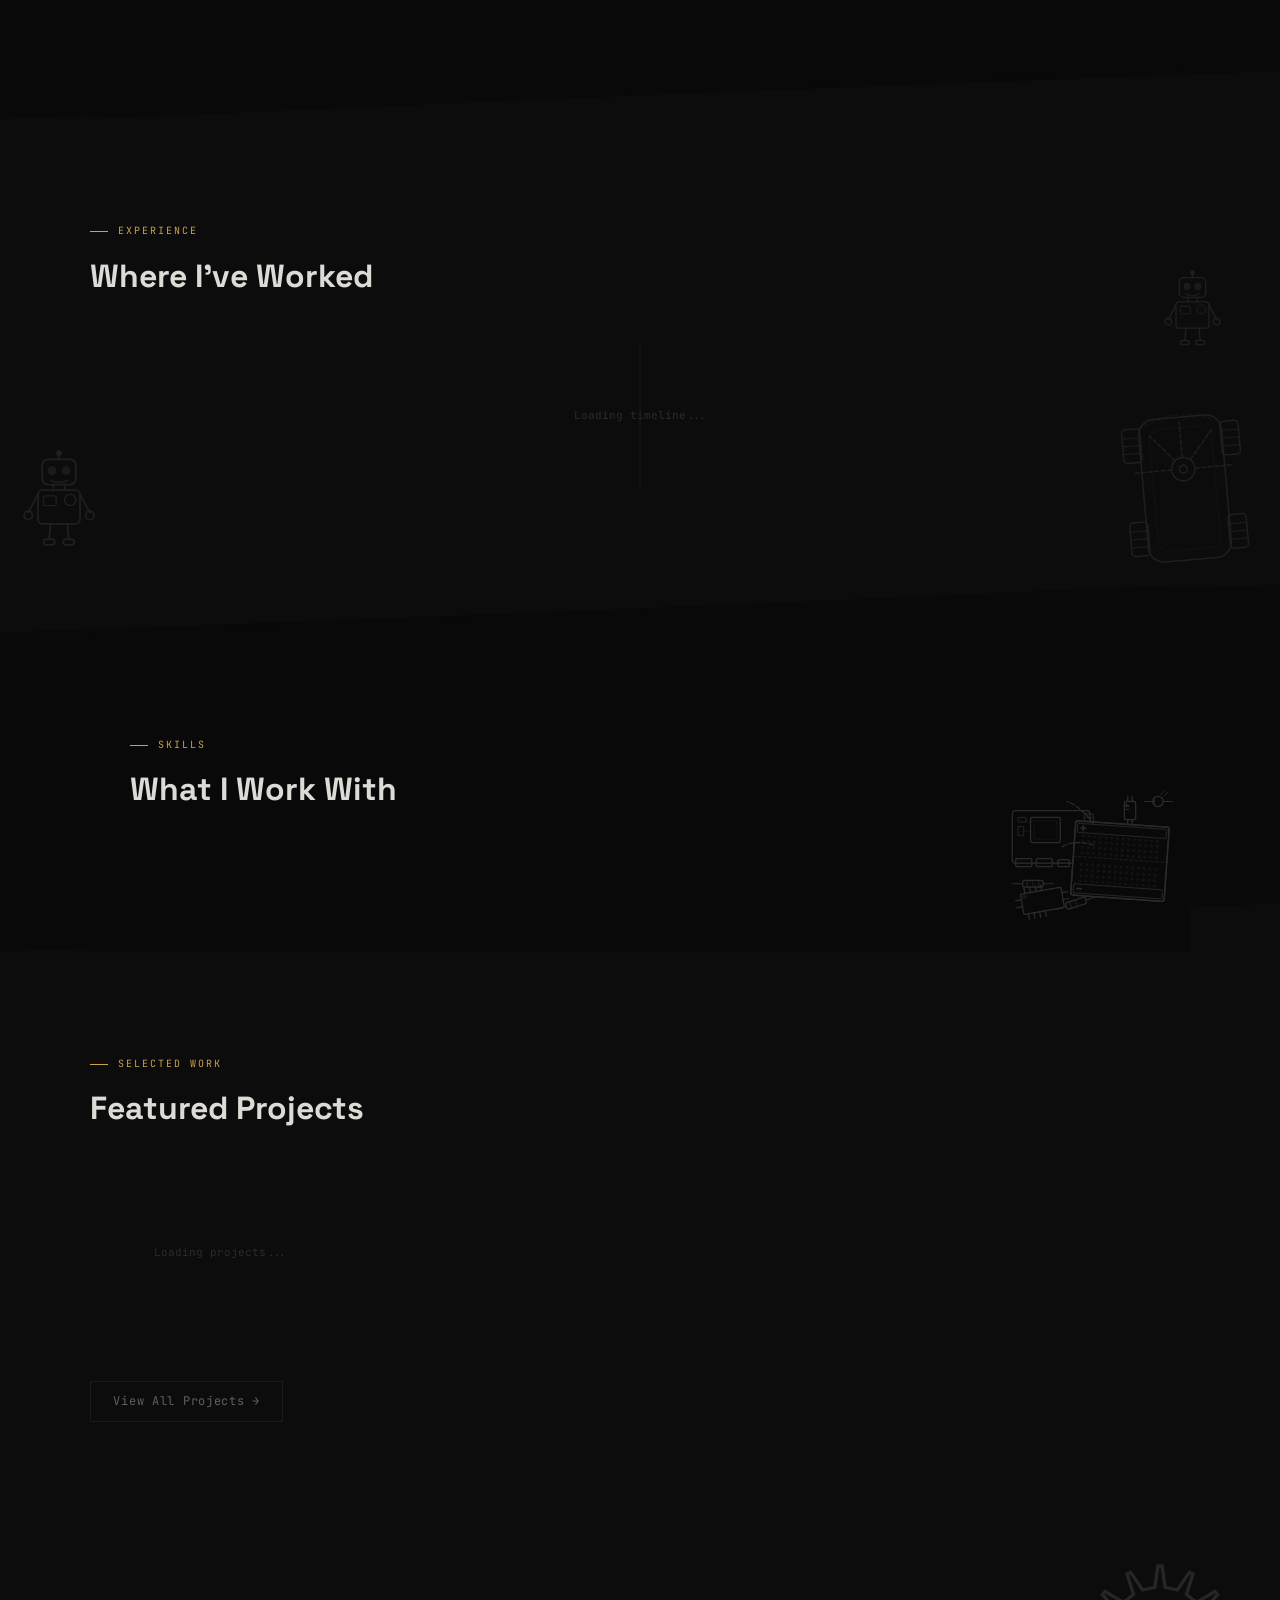
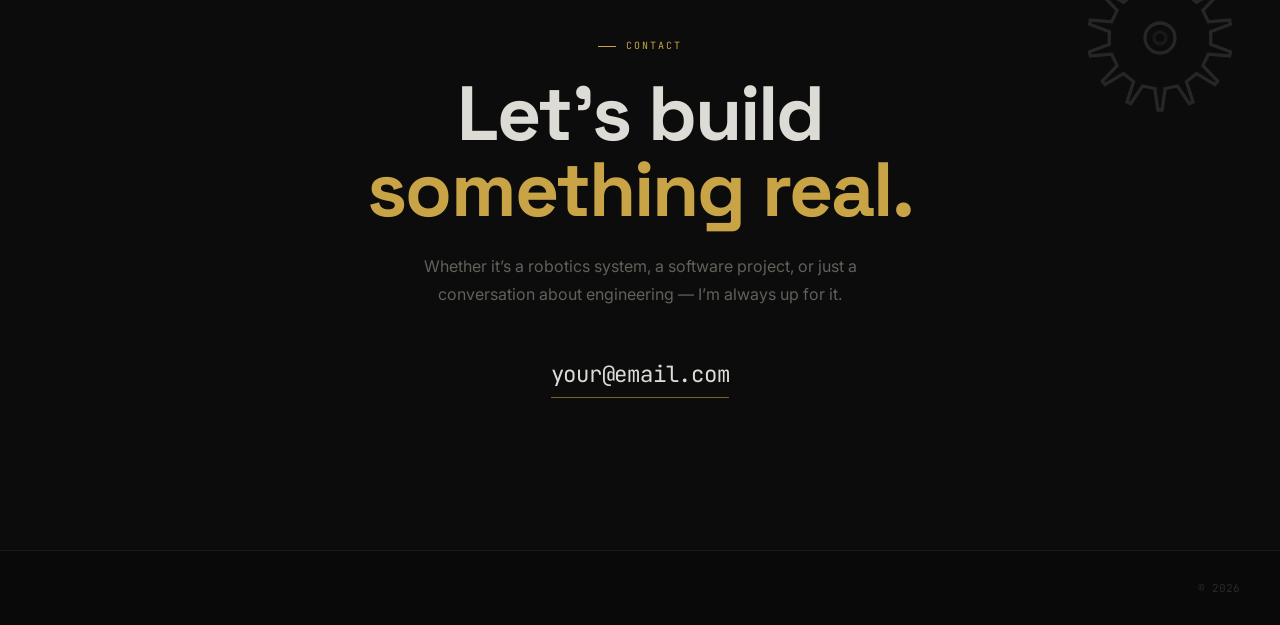
==== commit 12347044: "portfolio rail" ====
--- a/index.html
+++ b/index.html
@@ -407,6 +407,7 @@
 </footer>
 
 <script src="js/api.js"></script>
+<script src="js/rail.js"></script>
 <script src="js/main.js"></script>
 <script src="js/ui.js"></script>
 </body>
--- a/css/style.css
+++ b/css/style.css
@@ -284,39 +284,103 @@
 .skill-tag:hover{border-color:var(--gold-dim);color:var(--text);}
 
 /* ── PROJECT CARDS (upgraded) ── */
+/* ══ PROJECT RAIL ══
+   Horizontal snap-scroll. One card fills the view, the next peeks in
+   at the right edge so it's obvious there's more. No grid = no empty
+   cells, and the card count is irrelevant to the layout. */
+.rail-wrap{position:relative;}
+
 .projects-grid{
-  display:grid;grid-template-columns:repeat(auto-fill,minmax(310px,1fr));
-  gap:1px;background:var(--border);border:1px solid var(--border);
-}
+  display:flex;
+  gap:1.25rem;
+  overflow-x:auto;
+  scroll-snap-type:x mandatory;
+  scroll-behavior:smooth;
+  padding:0.25rem 0 1.5rem;
+  /* hide the native bar — arrows and swipe drive it */
+  scrollbar-width:none;
+  -ms-overflow-style:none;
+  cursor:grab;
+}
+.projects-grid::-webkit-scrollbar{display:none;}
+.projects-grid.dragging{cursor:grabbing;scroll-snap-type:none;scroll-behavior:auto;}
+
 .project-card{
-  background:var(--bg-card);padding:2rem;
-  display:block;cursor:pointer;position:relative;
-  transition:background 0.2s;overflow:hidden;
-}
-.project-card::after{
-  content:'';position:absolute;bottom:0;left:0;right:0;height:2px;
-  background:var(--gold);transform:scaleX(0);transform-origin:left;
-  transition:transform 0.3s var(--ease);
-}
-.project-card:hover{background:var(--bg-hover);}
-.project-card:hover::after{transform:scaleX(1);}
-
-.pc-top{display:flex;align-items:center;justify-content:space-between;margin-bottom:1.25rem;}
-.pc-cat{font-family:var(--font-mono);font-size:10px;color:var(--gold);letter-spacing:0.14em;text-transform:uppercase;}
-.pc-num{font-family:var(--font-mono);font-size:10px;color:var(--text-dim);}
-.pc-title{font-size:1.05rem;font-weight:600;color:var(--text);margin-bottom:1rem;line-height:1.3;}
-
-.pc-challenge{margin-bottom:1rem;}
-.pc-challenge-label{font-family:var(--font-mono);font-size:9px;color:var(--text-dim);letter-spacing:0.12em;text-transform:uppercase;margin-bottom:0.25rem;}
-.pc-challenge-text{font-size:13px;color:var(--text-muted);line-height:1.5;}
-
+  flex:0 0 min(82%, 780px);
+  scroll-snap-align:center;
+  display:grid;
+  grid-template-columns:minmax(0,1.05fr) minmax(0,1fr);
+  background:var(--bg-card);
+  border:1px solid var(--border);
+  position:relative;
+  overflow:hidden;
+  transition:border-color .25s, transform .25s var(--ease);
+}
+.project-card:hover{border-color:var(--gold-dim);}
+
+/* Cover image side */
+.pc-media{position:relative;overflow:hidden;background:var(--bg-hover);min-height:320px;}
+.pc-media img{width:100%;height:100%;object-fit:cover;display:block;transition:transform .5s var(--ease);}
+.project-card:hover .pc-media img{transform:scale(1.03);}
+.pc-media-empty{
+  width:100%;height:100%;
+  background:
+    linear-gradient(rgba(201,164,71,.05) 1px,transparent 1px) 0 0/32px 32px,
+    linear-gradient(90deg,rgba(201,164,71,.05) 1px,transparent 1px) 0 0/32px 32px,
+    var(--bg-hover);
+}
+/* thin gold seam between image and text */
+.pc-media::after{content:'';position:absolute;top:0;right:0;bottom:0;width:1px;background:var(--border);}
+
+/* Text side */
+.pc-body{padding:2.25rem;display:flex;flex-direction:column;}
+.pc-top{display:flex;align-items:center;justify-content:space-between;margin-bottom:1rem;}
+.pc-cat{font-family:var(--font-mono);font-size:10px;color:var(--gold);letter-spacing:.14em;text-transform:uppercase;}
+.pc-num{font-family:var(--font-mono);font-size:11px;color:var(--text-dim);}
+.pc-title{font-family:var(--font-head);font-size:1.3rem;font-weight:600;color:var(--text);line-height:1.25;margin-bottom:1.1rem;}
+.pc-challenge{margin-bottom:1.1rem;}
+.pc-challenge-label{font-family:var(--font-mono);font-size:9px;color:var(--text-dim);letter-spacing:.12em;text-transform:uppercase;margin-bottom:.35rem;}
+.pc-challenge-text{font-size:13.5px;color:var(--text-muted);line-height:1.6;}
 .pc-outcome{
-  font-family:var(--font-mono);font-size:11px;color:var(--gold);
-  padding:0.5rem 0;border-top:1px solid var(--border);margin-bottom:1rem;
-}
-
-.pc-tags{display:flex;flex-wrap:wrap;gap:0.3rem;margin-bottom:1.25rem;}
-.tag{font-family:var(--font-mono);font-size:10px;color:var(--text-muted);border:1px solid var(--border);padding:2px 7px;}
+  display:inline-flex;font-family:var(--font-mono);font-size:11px;color:var(--gold);
+  border:1px solid var(--gold-dim);padding:.5rem .7rem;margin-bottom:1.1rem;
+  line-height:1.5;letter-spacing:.03em;
+}
+.pc-tags{display:flex;flex-wrap:wrap;gap:.35rem;margin-bottom:1.25rem;}
+.pc-link{
+  margin-top:auto;font-family:var(--font-mono);font-size:11px;
+  color:var(--text-muted);letter-spacing:.05em;transition:color .2s;
+}
+.pc-link::after{content:'  →';display:inline-block;transition:transform .2s var(--ease);}
+.project-card:hover .pc-link{color:var(--gold);}
+.project-card:hover .pc-link::after{transform:translateX(5px);}
+
+/* ── Rail controls ── */
+.rail-nav{
+  display:flex;align-items:center;gap:.75rem;
+  margin-top:.25rem;
+}
+.rail-btn{
+  width:38px;height:38px;flex-shrink:0;
+  display:flex;align-items:center;justify-content:center;
+  background:none;border:1px solid var(--border);color:var(--text-muted);
+  cursor:pointer;transition:all .2s;
+}
+.rail-btn:hover:not(:disabled){border-color:var(--gold);color:var(--gold);}
+.rail-btn:disabled{opacity:.25;cursor:default;}
+.rail-btn svg{width:15px;height:15px;}
+.rail-dots{display:flex;gap:6px;align-items:center;margin-left:.25rem;}
+.rail-dot{
+  width:5px;height:5px;border-radius:50%;border:none;padding:0;
+  background:var(--border);cursor:pointer;transition:all .25s;
+}
+.rail-dot.active{background:var(--gold);transform:scale(1.5);}
+.rail-count{
+  margin-left:auto;font-family:var(--font-mono);font-size:10px;
+  color:var(--text-dim);letter-spacing:.1em;
+}
+
+
 
 .pc-link{
   font-family:var(--font-mono);font-size:11px;color:var(--text-muted);
@@ -451,11 +515,9 @@
 
 /* ── RESPONSIVE ── */
 @media(max-width:900px){
-  .hero-inner{grid-template-columns:1fr;gap:2.5rem;}
-  .hero-photo{display:flex;justify-content:center;}
-  .photo-frame{width:clamp(160px,50vw,220px);}
-  .hero-inner{direction:rtl;}
-  .hero-inner>*{direction:ltr;}
+  /* photo stays hidden unless a photo is set (JS shows it inline) */
+  .hero-photo{margin:2rem auto 0;}
+  .photo-frame{width:clamp(160px,50vw,220px);margin:0 auto;}
   .about-grid{grid-template-columns:1fr;}
   .stats-grid{grid-template-columns:repeat(2,1fr);}
   .stat-item{border-bottom:1px solid var(--border);}
@@ -493,18 +555,6 @@
   .hero-actions{flex-direction:column;align-items:flex-start;}
 }
 
-/* ── PROJECT CARD THUMBNAIL ── */
-.pc-thumb {
-  width: 100%; aspect-ratio: 16/9;
-  overflow: hidden; margin-bottom: 1.25rem;
-  background: var(--bg-hover);
-  border-bottom: 1px solid var(--border);
-}
-.pc-thumb img {
-  width: 100%; height: 100%; object-fit: cover;
-  transition: transform 0.4s var(--ease);
-}
-.project-card:hover .pc-thumb img { transform: scale(1.04); }
 
 /* ── CAROUSEL ── */
 .carousel {
@@ -981,3 +1031,29 @@
   .deco-elec { width: 110px !important; opacity: 0.10 !important; bottom: 8px !important; }
   .deco-arm  { width: 120px !important; opacity: 0.12 !important; }
 }
+
+/* Robot 1 clears the section heading on narrower desktops */
+@media (max-width: 1500px) {
+  .deco-bot1 { top: 380px !important; left: 24px !important; }
+}
+@media (max-width: 1180px) {
+  .deco-bot1 { display: none !important; }
+}
+
+
+/* ── RAIL RESPONSIVE ── */
+@media (max-width: 900px){
+  .project-card{
+    flex:0 0 86%;
+    grid-template-columns:1fr;
+  }
+  .pc-media{min-height:0;aspect-ratio:16/10;}
+  .pc-media::after{top:auto;left:0;right:0;bottom:0;width:auto;height:1px;}
+  .pc-body{padding:1.5rem;}
+  .pc-title{font-size:1.15rem;}
+}
+@media (max-width: 480px){
+  .project-card{flex:0 0 90%;}
+  .pc-body{padding:1.25rem;}
+  .rail-count{display:none;}
+}
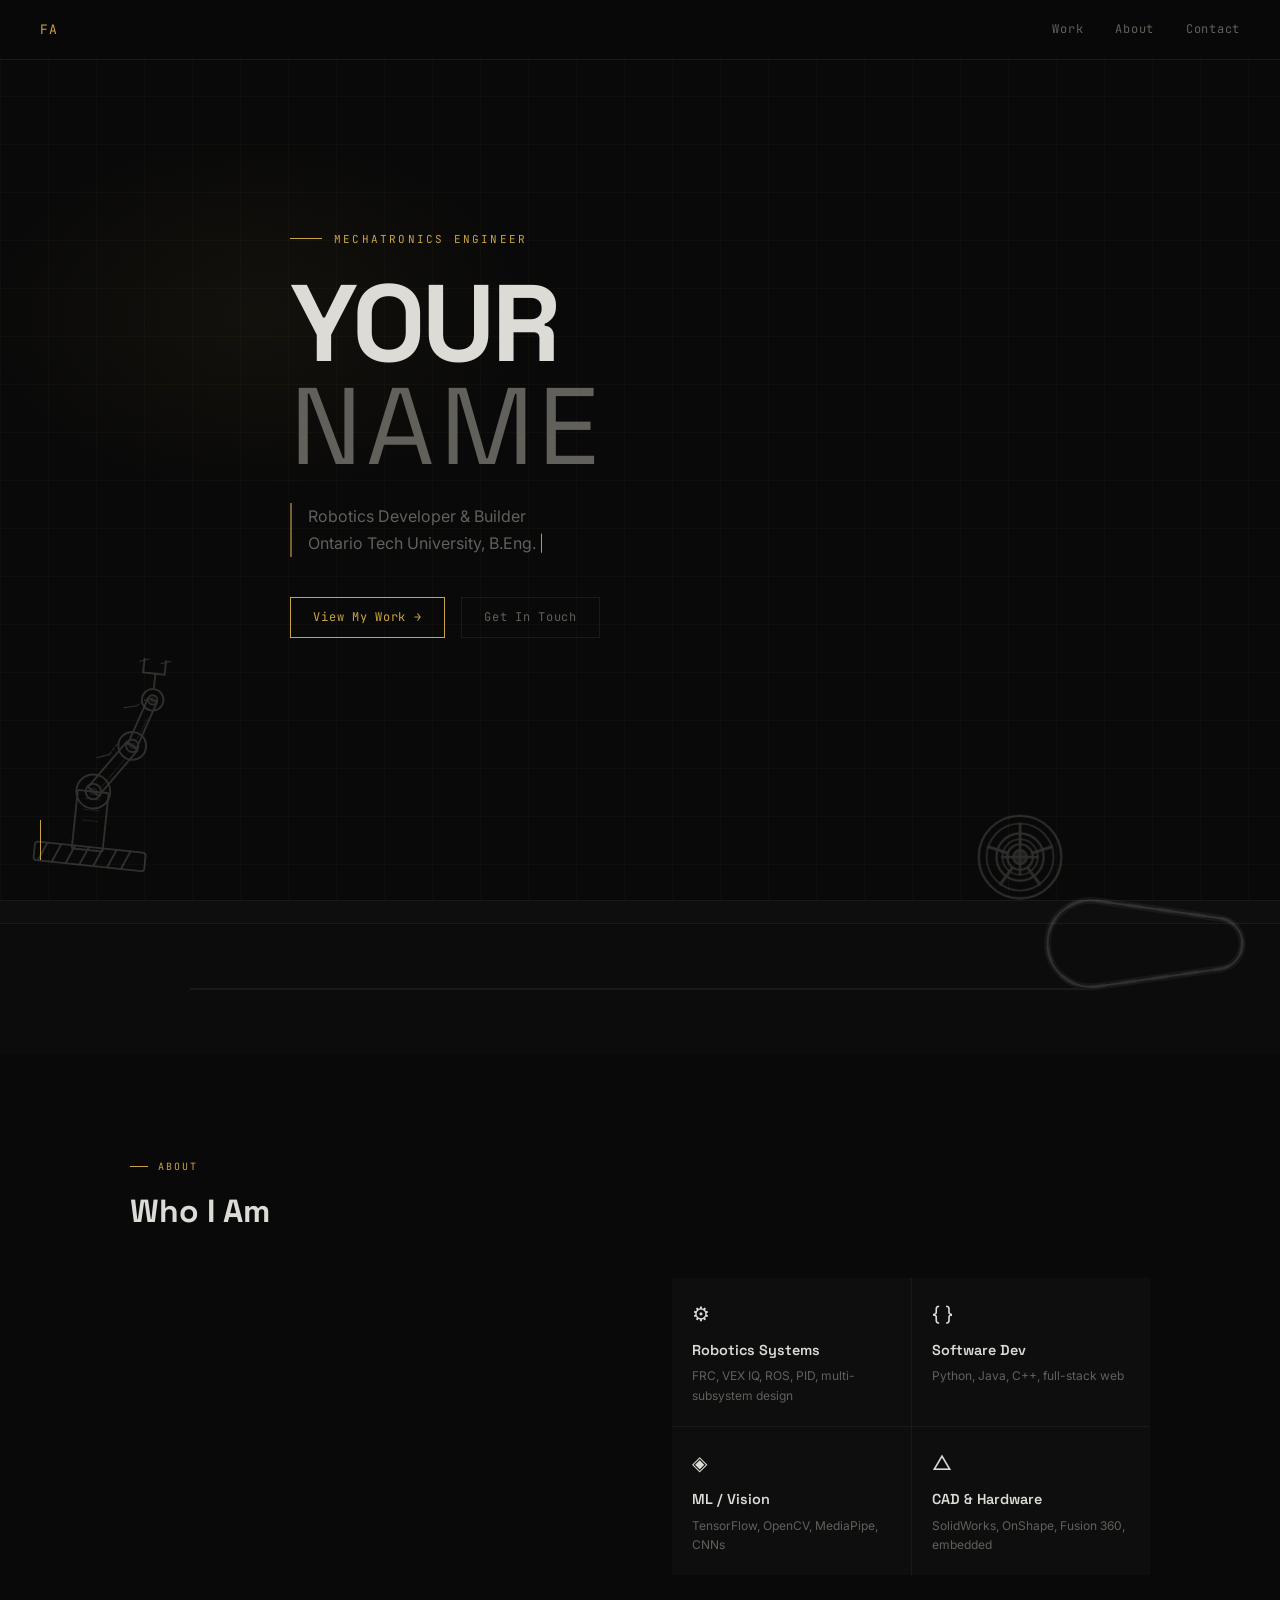
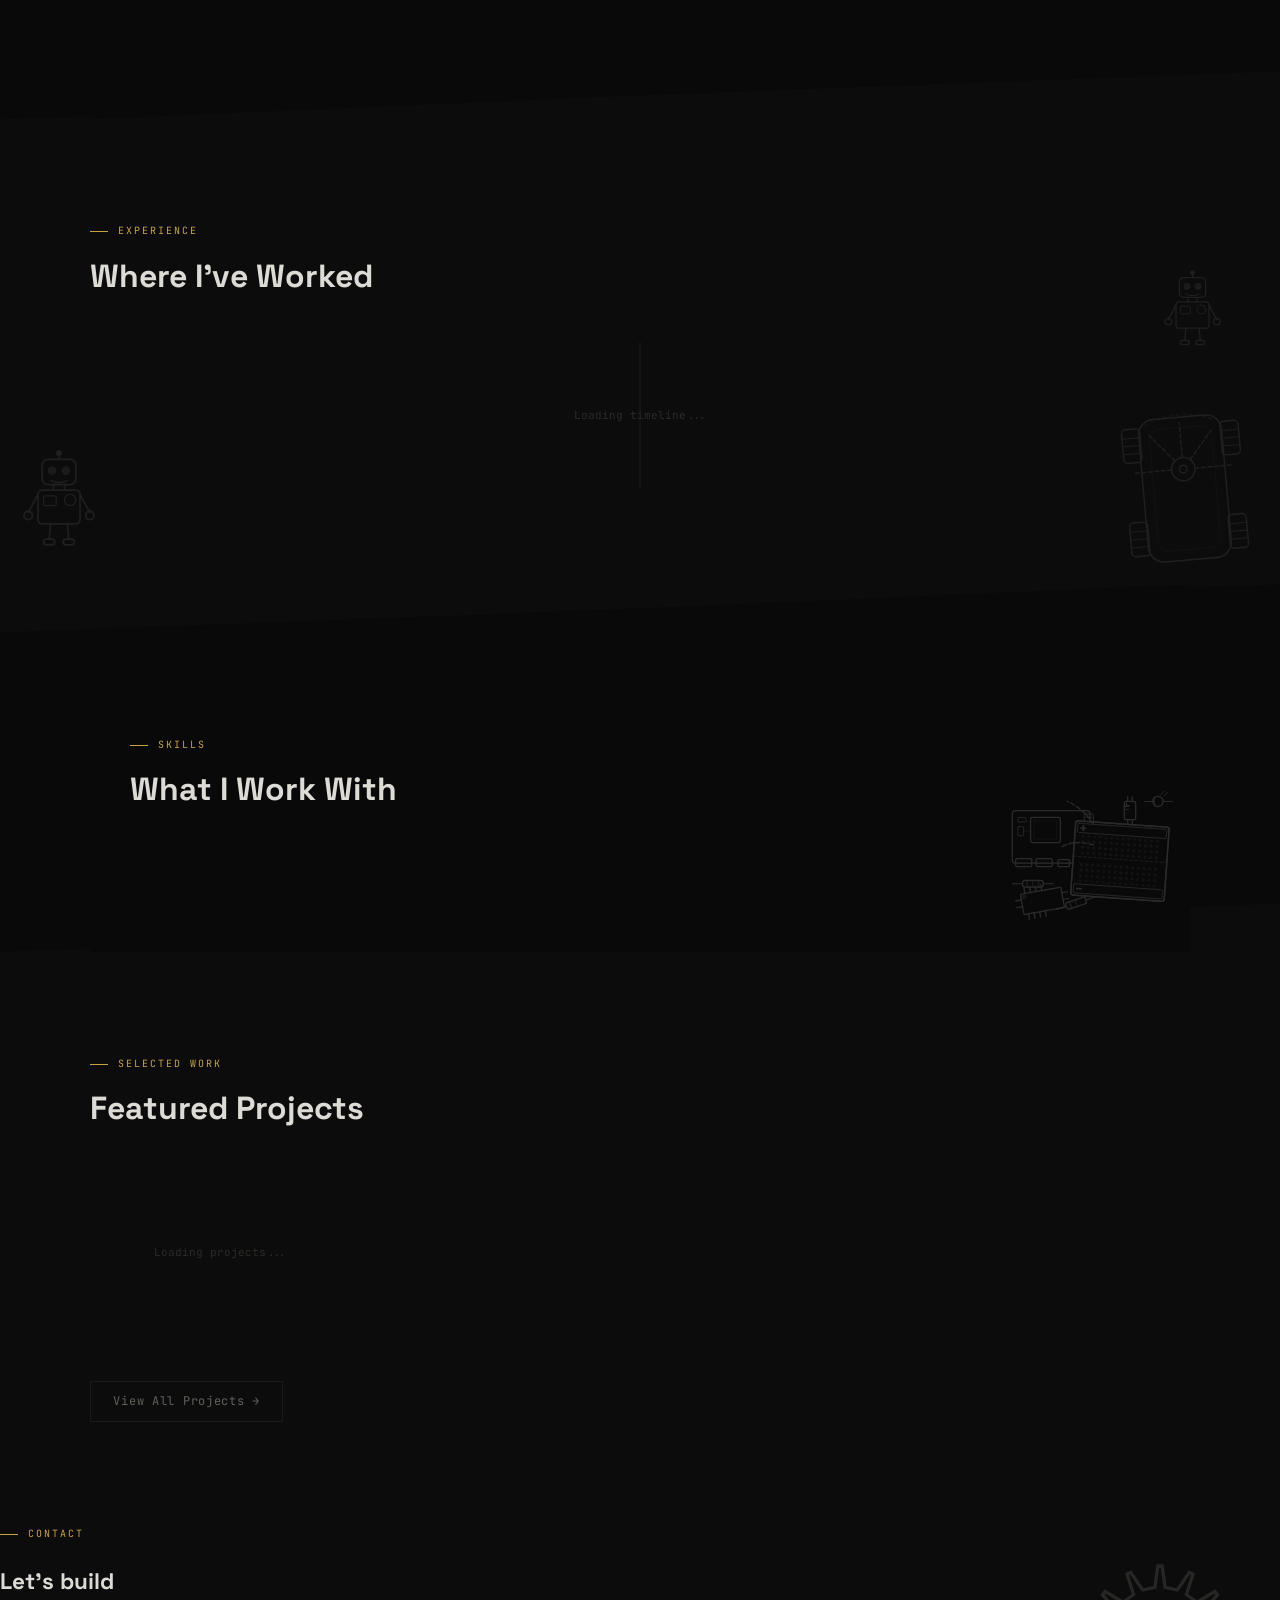
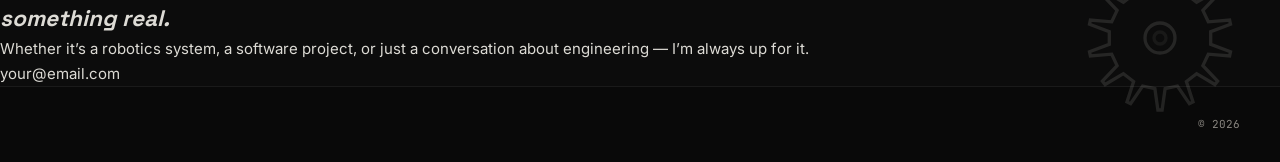
==== commit 8101573e: "rail updates 3.0" ====
--- a/index.html
+++ b/index.html
@@ -210,10 +210,10 @@
   <!-- Decorative: android robot left side -->
   <div class="deco deco-bot1" style="left:40px;top:120px;width:70px;opacity:0.16;">
     <svg class="robot-deco" viewBox="0 0 50 75" fill="none" stroke="currentColor" stroke-width="1.2" stroke-linecap="round" stroke-linejoin="round">
-      <line x1="25" y1="6" x2="25" y2="2"/><circle cx="25" cy="1.5" r="1.5" fill="currentColor"/>
+      <line x1="25" y1="6" x2="25" y2="2"/><circle class="bot-antenna" cx="25" cy="1.5" r="1.5" fill="currentColor"/>
       <rect x="13" y="6" width="24" height="18" rx="4"/>
-      <circle cx="20" cy="14" r="2.5" fill="currentColor" opacity="0.8"/>
-      <circle cx="30" cy="14" r="2.5" fill="currentColor" opacity="0.8"/>
+      <circle class="bot-eye" cx="20" cy="14" r="2.5" fill="currentColor" opacity="0.8"/>
+      <circle class="bot-eye" cx="30" cy="14" r="2.5" fill="currentColor" opacity="0.8"/>
       <path d="M 19 21 Q 25 24 31 21" stroke-width="1"/>
       <line x1="21" y1="24" x2="21" y2="28"/><line x1="29" y1="24" x2="29" y2="28"/>
       <rect x="10" y="28" width="30" height="24" rx="3"/>
@@ -228,10 +228,10 @@
   <!-- Decorative: smaller android robot right side, different timing -->
   <div class="deco deco-bot2" style="right:60px;top:200px;width:55px;opacity:0.13;">
     <svg class="robot-deco-2" viewBox="0 0 50 75" fill="none" stroke="currentColor" stroke-width="1.2" stroke-linecap="round" stroke-linejoin="round">
-      <line x1="25" y1="6" x2="25" y2="2"/><circle cx="25" cy="1.5" r="1.5" fill="currentColor"/>
+      <line x1="25" y1="6" x2="25" y2="2"/><circle class="bot-antenna" cx="25" cy="1.5" r="1.5" fill="currentColor"/>
       <rect x="13" y="6" width="24" height="18" rx="4"/>
-      <circle cx="20" cy="14" r="2.5" fill="currentColor" opacity="0.8"/>
-      <circle cx="30" cy="14" r="2.5" fill="currentColor" opacity="0.8"/>
+      <circle class="bot-eye" cx="20" cy="14" r="2.5" fill="currentColor" opacity="0.8"/>
+      <circle class="bot-eye" cx="30" cy="14" r="2.5" fill="currentColor" opacity="0.8"/>
       <path d="M 19 21 Q 25 24 31 21" stroke-width="1"/>
       <line x1="21" y1="24" x2="21" y2="28"/><line x1="29" y1="24" x2="29" y2="28"/>
       <rect x="10" y="28" width="30" height="24" rx="3"/>
--- a/css/style.css
+++ b/css/style.css
@@ -307,7 +307,7 @@
 
 .project-card{
   flex:0 0 min(82%, 780px);
-  scroll-snap-align:center;
+  scroll-snap-align:start;
   display:grid;
   grid-template-columns:minmax(0,1.05fr) minmax(0,1fr);
   background:var(--bg-card);
@@ -356,28 +356,46 @@
 .project-card:hover .pc-link::after{transform:translateX(5px);}
 
 /* ── Rail controls ── */
+.rail-wrap{position:relative;}
+
+/* Arrows: full-height panels flush to the rail edges */
+.rail-btn{
+  position:absolute;
+  top:0;
+  width:52px;
+  display:flex;align-items:center;justify-content:center;
+  background:linear-gradient(90deg, rgba(9,9,9,.92), rgba(9,9,9,.55));
+  border:none;
+  color:var(--text-muted);
+  cursor:pointer;
+  z-index:4;
+  transition:color .2s, opacity .25s, background .2s;
+  padding:0;
+}
+.rail-btn[data-dir="-1"]{left:0;}
+.rail-btn[data-dir="1"]{right:0;background:linear-gradient(270deg, rgba(9,9,9,.92), rgba(9,9,9,.55));}
+.rail-btn:hover:not(:disabled){color:var(--gold);}
+.rail-btn[data-dir="-1"]:hover:not(:disabled){background:linear-gradient(90deg, rgba(9,9,9,.96), rgba(9,9,9,.6));}
+.rail-btn[data-dir="1"]:hover:not(:disabled){background:linear-gradient(270deg, rgba(9,9,9,.96), rgba(9,9,9,.6));}
+.rail-btn:disabled{opacity:0;pointer-events:none;}
+.rail-btn svg{width:20px;height:20px;}
+
+/* Dots centred below the rail */
 .rail-nav{
-  display:flex;align-items:center;gap:.75rem;
-  margin-top:.25rem;
-}
-.rail-btn{
-  width:38px;height:38px;flex-shrink:0;
   display:flex;align-items:center;justify-content:center;
-  background:none;border:1px solid var(--border);color:var(--text-muted);
-  cursor:pointer;transition:all .2s;
-}
-.rail-btn:hover:not(:disabled){border-color:var(--gold);color:var(--gold);}
-.rail-btn:disabled{opacity:.25;cursor:default;}
-.rail-btn svg{width:15px;height:15px;}
-.rail-dots{display:flex;gap:6px;align-items:center;margin-left:.25rem;}
+  gap:.6rem;margin-top:1.25rem;position:relative;
+}
+.rail-dots{display:flex;gap:7px;align-items:center;}
 .rail-dot{
-  width:5px;height:5px;border-radius:50%;border:none;padding:0;
+  width:6px;height:6px;border-radius:50%;border:none;padding:0;
   background:var(--border);cursor:pointer;transition:all .25s;
 }
+.rail-dot:hover{background:var(--gold-dim);}
 .rail-dot.active{background:var(--gold);transform:scale(1.5);}
 .rail-count{
-  margin-left:auto;font-family:var(--font-mono);font-size:10px;
-  color:var(--text-dim);letter-spacing:.1em;
+  position:absolute;right:0;
+  font-family:var(--font-mono);font-size:10px;
+  color:var(--text-muted);letter-spacing:.1em;
 }
 
 
@@ -442,8 +460,8 @@
 
 /* ── FOOTER ── */
 footer{border-top:1px solid var(--border);padding:2rem 2.5rem;display:flex;align-items:center;justify-content:space-between;flex-wrap:wrap;gap:1rem;}
-.footer-name{font-family:var(--font-mono);font-size:11px;color:var(--text-dim);}
-.footer-copy{font-family:var(--font-mono);font-size:11px;color:var(--text-dim);}
+.footer-name{font-family:var(--font-mono);font-size:11px;color:#8A8781;}
+.footer-copy{font-family:var(--font-mono);font-size:11px;color:#8A8781;}
 
 /* ── SCROLL REVEAL ── */
 .reveal{opacity:0;transform:translateY(24px);transition:opacity 0.7s var(--ease),transform 0.7s var(--ease);}
@@ -556,168 +574,6 @@
 }
 
 
-/* ── CAROUSEL ── */
-.carousel {
-  width: 100%;
-  margin-bottom: 1.5rem;
-  position: relative;
-  user-select: none;
-}
-.carousel-frame {
-  position: relative;
-  aspect-ratio: 16/9;
-  overflow: hidden;
-  background: var(--bg-card);
-  border: 1px solid var(--border);
-}
-
-/* Slide base — all invisible and stacked */
-.carousel-slide {
-  position: absolute;
-  inset: 0;
-  opacity: 0;
-  will-change: opacity, transform;
-}
-.carousel-slide img {
-  width: 100%; height: 100%;
-  object-fit: contain;
-  display: block;
-  background: var(--bg-card);
-  transform-origin: center center;
-}
-.carousel-slide iframe {
-  width: 100%; height: 100%;
-  border: none; display: block;
-}
-
-/* Enter: scales down from slightly large, fades in */
-.carousel-slide.active {
-  animation: csEnter 0.75s cubic-bezier(0.16,1,0.3,1) forwards;
-  z-index: 2;
-}
-/* Ken Burns: slow zoom on displayed images */
-.carousel-slide.active img {
-  animation: kenBurns 7s ease-in-out forwards;
-}
-/* Exit: scales up and fades out — same direction as enter */
-.carousel-slide.exit {
-  animation: csExit 0.65s cubic-bezier(0.4,0,1,1) forwards;
-  z-index: 1;
-}
-
-@keyframes csEnter {
-  from { opacity: 0; transform: scale(1.07); }
-  to   { opacity: 1; transform: scale(1); }
-}
-@keyframes csExit {
-  from { opacity: 1; transform: scale(1); }
-  to   { opacity: 0; transform: scale(1.07); }
-}
-@keyframes kenBurns {
-  from { transform: scale(1); }
-  to   { transform: scale(1.04); }
-}
-
-/* Arrows: invisible until hover, never block content */
-.c-prev, .c-next {
-  position: absolute;
-  top: 0; bottom: 0;
-  width: 56px;
-  z-index: 10;
-  background: none;
-  border: none;
-  cursor: pointer;
-  display: flex;
-  align-items: center;
-  justify-content: center;
-  opacity: 0;
-  transition: opacity 0.25s;
-  padding: 0;
-}
-.c-prev { left: 0; }
-.c-next { right: 0; }
-.c-prev svg, .c-next svg {
-  width: 18px; height: 18px;
-  color: rgba(255,255,255,0.7);
-  filter: drop-shadow(0 1px 3px rgba(0,0,0,0.8));
-  transition: color 0.2s;
-}
-.carousel-frame:hover .c-prev,
-.carousel-frame:hover .c-next { opacity: 1; }
-.c-prev:hover svg, .c-next:hover svg { color: var(--gold); }
-
-/* Dots: inside frame, bottom center */
-.carousel-dots {
-  position: absolute;
-  bottom: 0.65rem;
-  left: 50%;
-  transform: translateX(-50%);
-  z-index: 10;
-  display: flex;
-  gap: 6px;
-  align-items: center;
-}
-.carousel-dot {
-  width: 5px; height: 5px;
-  border-radius: 50%;
-  background: rgba(255,255,255,0.2);
-  cursor: pointer;
-  border: none;
-  transition: background 0.25s, transform 0.25s;
-  padding: 0;
-}
-.carousel-dot.active {
-  background: var(--gold);
-  transform: scale(1.5);
-}
-.contact-bold {
-  text-align: center;
-  padding: 7rem 2.5rem;
-  max-width: 860px;
-  margin: 0 auto;
-}
-.contact-statement {
-  font-family: var(--font-head);
-  font-size: clamp(2.5rem, 6vw, 5rem);
-  font-weight: 700;
-  line-height: 1.0;
-  letter-spacing: -0.025em;
-  color: var(--text);
-  margin-bottom: 1.5rem;
-}
-.contact-statement em {
-  color: var(--gold);
-  font-style: normal;
-}
-.contact-sub {
-  font-size: 1rem;
-  color: var(--text-muted);
-  max-width: 480px;
-  margin: 0 auto 3rem;
-  line-height: 1.75;
-}
-.contact-email {
-  display: inline-block;
-  font-family: var(--font-mono);
-  font-size: clamp(1rem, 2.5vw, 1.4rem);
-  color: var(--text);
-  border-bottom: 1px solid var(--gold-dim);
-  padding-bottom: 0.25rem;
-  margin-bottom: 2.5rem;
-  transition: color 0.2s, border-color 0.2s;
-  letter-spacing: -0.01em;
-}
-.contact-email:hover { color: var(--gold); border-color: var(--gold); }
-.contact-socials {
-  display: flex;
-  gap: 0.75rem;
-  justify-content: center;
-}
-.contact-socials .social-link {
-  width: 44px;
-  height: 44px;
-}
-.contact-socials .social-link svg { width: 18px; height: 18px; }
 
 /* ── DIAGONAL FLOW ── */
 .clip-down {
@@ -1054,6 +910,79 @@
 }
 @media (max-width: 480px){
   .project-card{flex:0 0 90%;}
+  .rail-btn{width:38px;}
+  .rail-btn svg{width:16px;height:16px;}
   .pc-body{padding:1.25rem;}
   .rail-count{display:none;}
 }
+
+/* ══ MEDIA RAIL (project pages) ══
+   Same scroll/snap/controls as the project rails, sized for media. */
+.media-rail-wrap{position:relative;margin-bottom:1rem;}
+.media-rail{
+  display:flex;gap:1rem;
+  overflow-x:auto;
+  scroll-snap-type:x mandatory;
+  scroll-behavior:smooth;
+  scrollbar-width:none;-ms-overflow-style:none;
+  cursor:grab;
+}
+.media-rail::-webkit-scrollbar{display:none;}
+.media-rail.dragging{cursor:grabbing;scroll-snap-type:none;scroll-behavior:auto;}
+.media-rail.single{cursor:default;}
+
+.media-slide{
+  flex:0 0 100%;
+  scroll-snap-align:start;
+  aspect-ratio:16/9;
+  background:var(--bg-card);
+  border:1px solid var(--border);
+  overflow:hidden;
+}
+.media-slide img{width:100%;height:100%;object-fit:contain;display:block;background:var(--bg-card);}
+.media-slide iframe{width:100%;height:100%;border:none;display:block;}
+
+@media (max-width:900px){
+  .media-slide{flex:0 0 100%;}
+}
+
+/* ══ INTERACTIVE ROBOTS ══
+   Decorations are pointer-events:none by default; re-enable just the
+   robots so they respond to hover. */
+.deco-bot1, .deco-bot2{
+  pointer-events:auto;
+  cursor:pointer;
+  transition:opacity .3s;
+}
+.deco-bot1:hover, .deco-bot2:hover{opacity:.42 !important;}
+
+/* Idle: occasional wiggle. Hover: livelier shake + antenna blink. */
+@keyframes robotShake{
+  0%,100%{transform:translateX(0) rotate(0);}
+  10%{transform:translateX(-3px) rotate(-4deg);}
+  22%{transform:translateX(3px) rotate(4deg);}
+  34%{transform:translateX(-3px) rotate(-3deg);}
+  46%{transform:translateX(2px) rotate(2.5deg);}
+  58%{transform:translateX(-2px) rotate(-1.5deg);}
+  70%{transform:translateX(1px) rotate(1deg);}
+  82%{transform:translateX(0) rotate(0);}
+}
+.deco-bot1:hover .robot-deco,
+.deco-bot2:hover .robot-deco-2{
+  animation:robotShake .55s ease-in-out infinite;
+}
+/* Antenna light pulses while hovered */
+@keyframes antennaBlink{0%,100%{opacity:.35;}50%{opacity:1;}}
+.deco-bot1:hover .bot-antenna,
+.deco-bot2:hover .bot-antenna{animation:antennaBlink .5s ease-in-out infinite;}
+/* Eyes brighten on hover */
+.bot-eye{transition:opacity .25s;}
+.deco-bot1:hover .bot-eye,
+.deco-bot2:hover .bot-eye{opacity:1;}
+
+@media (prefers-reduced-motion: reduce){
+  .deco-bot1:hover .robot-deco,
+  .deco-bot2:hover .robot-deco-2,
+  .deco-bot1:hover .bot-antenna,
+  .deco-bot2:hover .bot-antenna{animation:none;}
+}
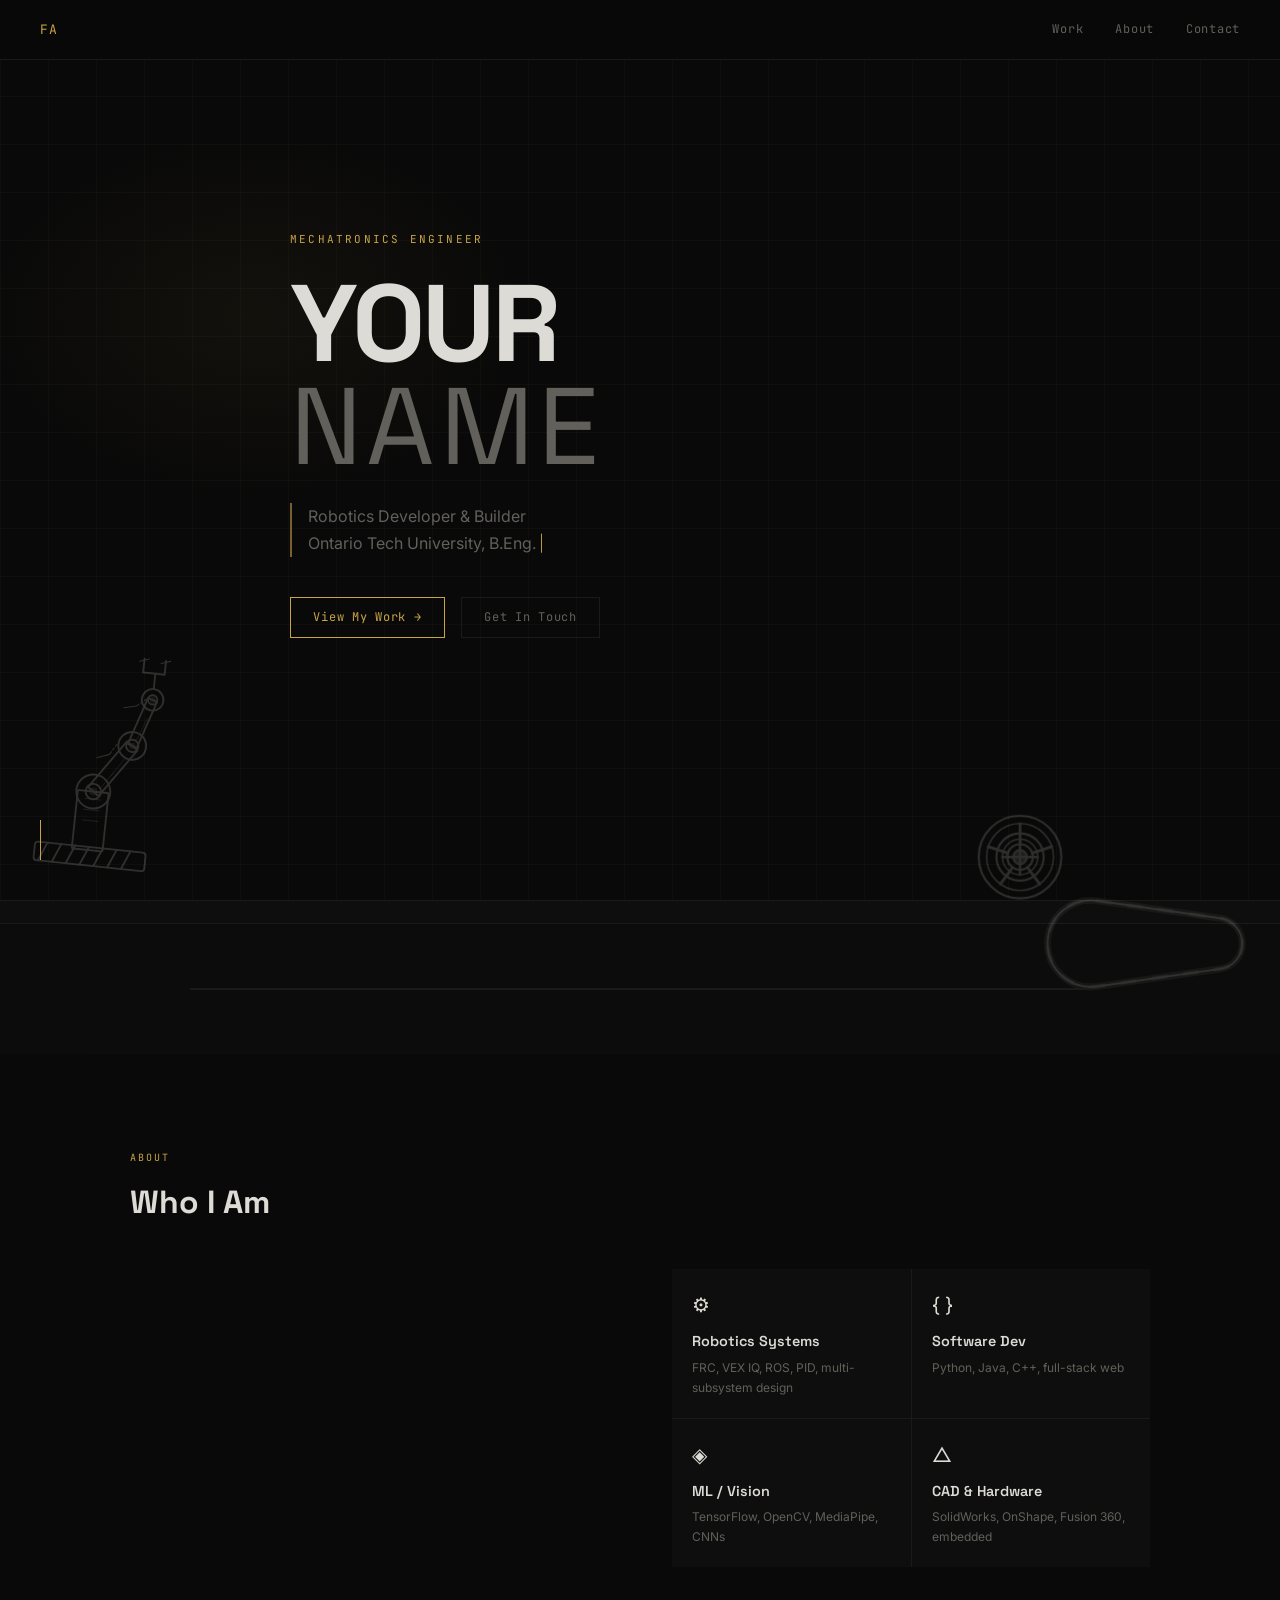
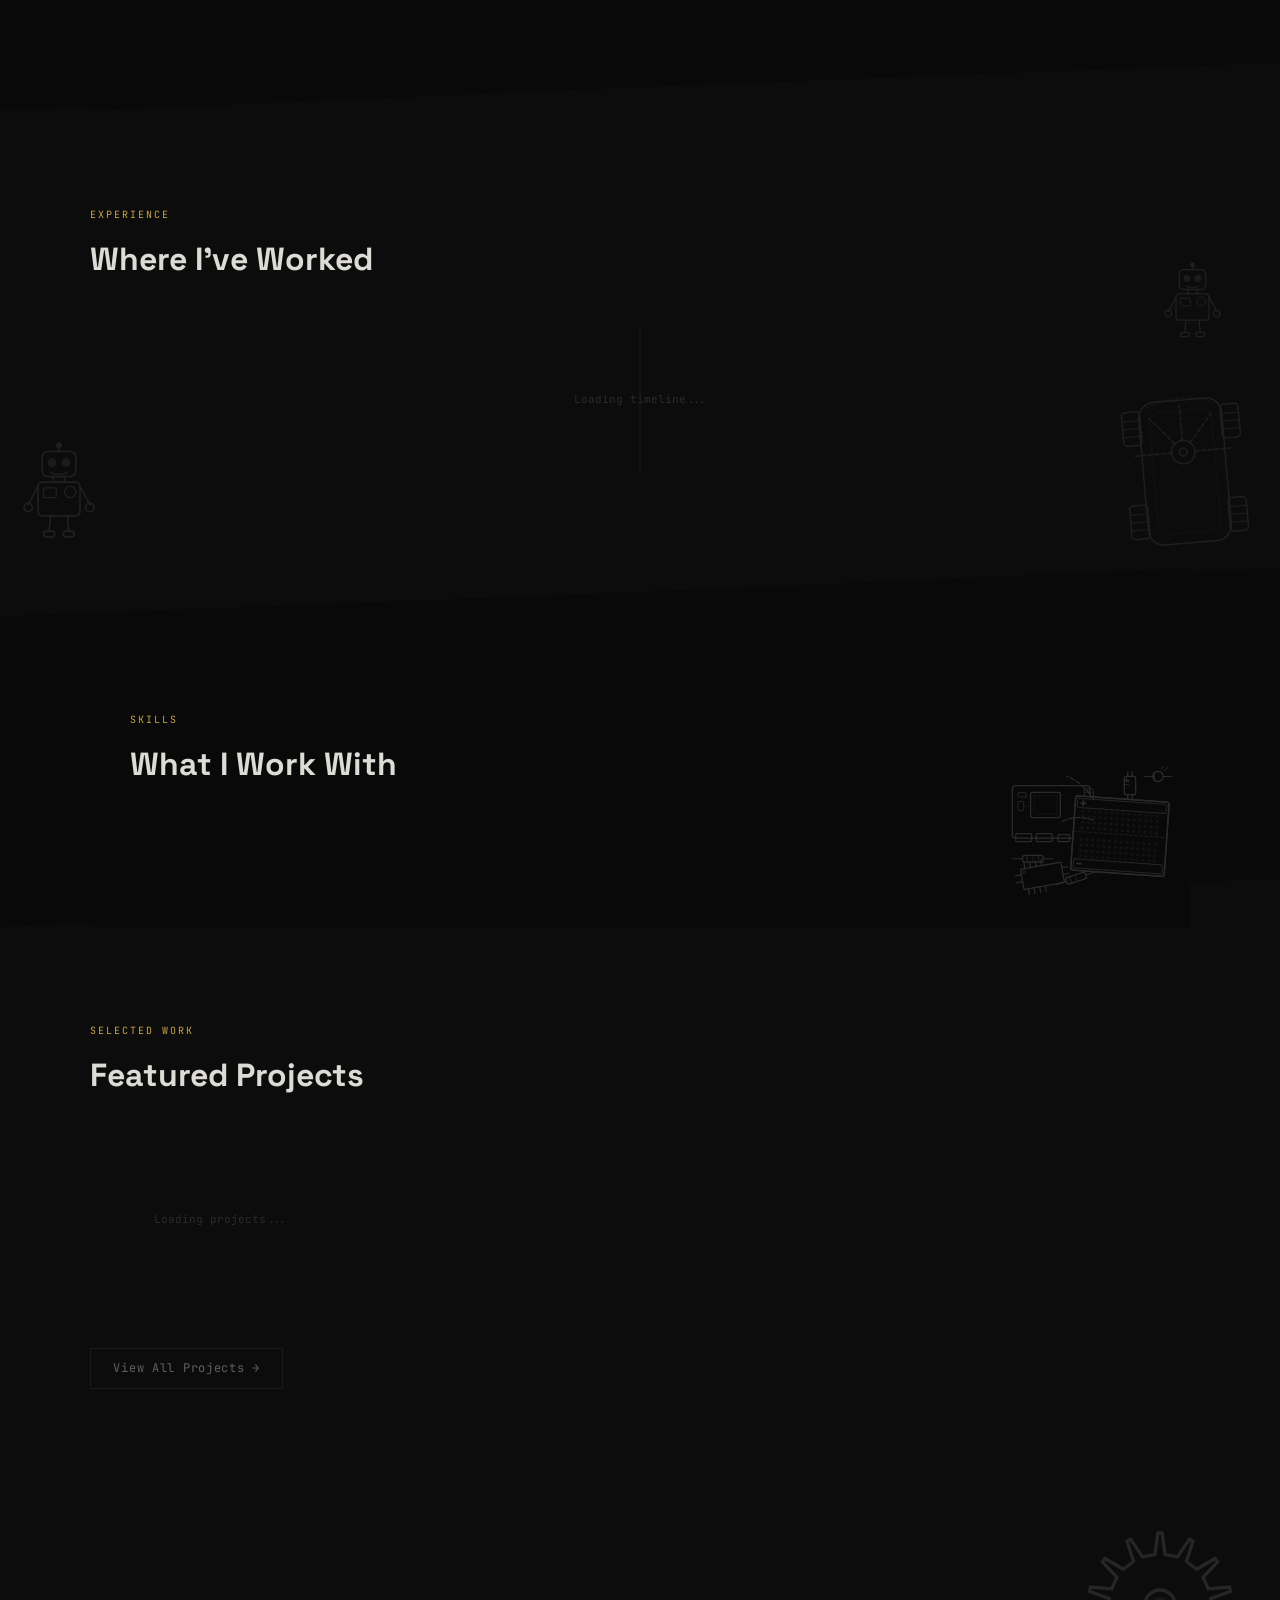
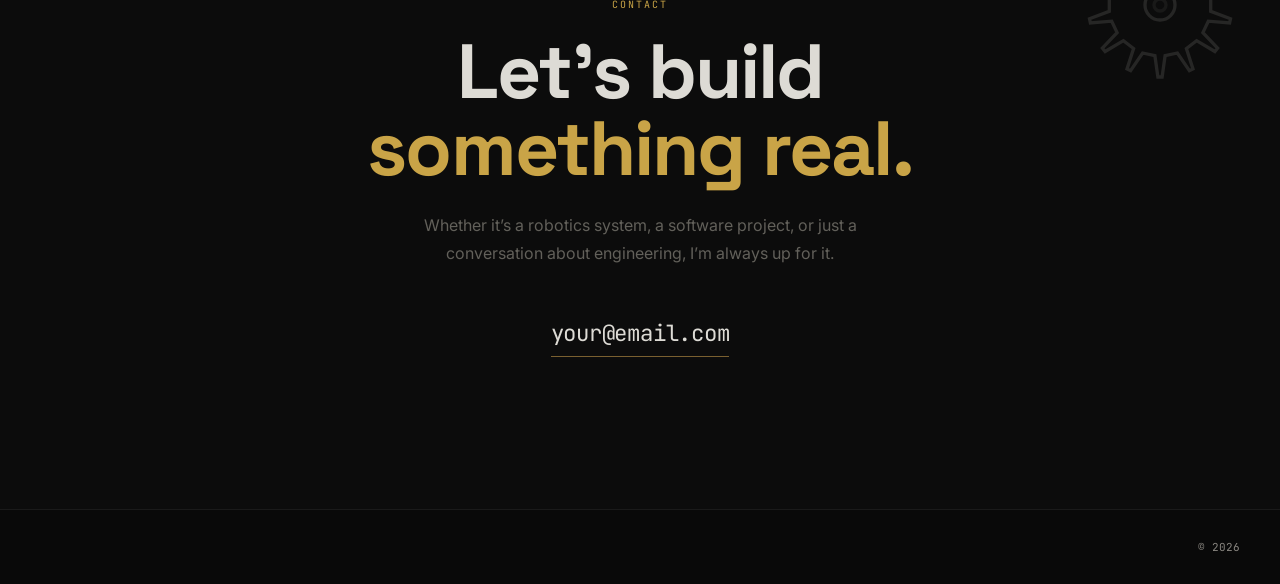
==== commit 0ac9c44b: "Fix punctuation in contact statement paragraph" ====
--- a/index.html
+++ b/index.html
@@ -394,7 +394,7 @@
       Let&rsquo;s build<br><em>something real.</em>
     </h2>
     <p class="contact-sub reveal reveal-delay-1">
-      Whether it&rsquo;s a robotics system, a software project, or just a conversation about engineering &mdash; I&rsquo;m always up for it.
+      Whether it&rsquo;s a robotics system, a software project, or just a conversation about engineering, I&rsquo;m always up for it.
     </p>
     <a class="contact-email reveal reveal-delay-2" id="contact-email" href="#">your@email.com</a>
     <div class="contact-socials reveal reveal-delay-3" id="contact-links"></div>
--- a/css/style.css
+++ b/css/style.css
@@ -74,7 +74,7 @@
   letter-spacing:0.2em;text-transform:uppercase;margin-bottom:1.5rem;
   display:flex;align-items:center;gap:0.75rem;
 }
-.hero-eyebrow::before{content:'';width:32px;height:1px;background:var(--gold);}
+
 
 .hero-name{
   font-size:clamp(3.5rem,8.5vw,7rem);font-weight:700;
@@ -235,9 +235,9 @@
 .timeline-item:last-child{margin-bottom:0;}
 .timeline-content{background:var(--bg-card);border:1px solid var(--border);padding:1.5rem;}
 .timeline-content:hover{border-color:var(--gold-dim);}
-.timeline-content.left{grid-column:1;text-align:right;}
+.timeline-content.left{grid-column:1;text-align:left;}
 .timeline-content.right{grid-column:3;}
-.timeline-content.left .tl-bullets{text-align:right;}
+
 
 .timeline-dot{
   grid-column:2;display:flex;align-items:flex-start;justify-content:center;
@@ -254,17 +254,18 @@
 .tl-title{font-size:0.95rem;font-weight:600;color:var(--text);margin-bottom:0.15rem;}
 .tl-company{font-size:12px;color:var(--text-muted);margin-bottom:0.75rem;}
 .tl-bullets{list-style:none;padding:0;}
-.tl-bullets li{font-size:12px;color:var(--text-muted);line-height:1.6;margin-bottom:0.25rem;}
-.tl-bullets li::before{content:'— ';color:var(--gold-dim);}
-.timeline-content.left .tl-bullets li::before{content:'';margin:0;}
-.timeline-content.left .tl-bullets li::after{content:' —';color:var(--gold-dim);}
+.tl-bullets li{font-size:12px;color:var(--text-muted);line-height:1.6;margin-bottom:0.4rem;padding-left:0.85rem;position:relative;}
+.tl-bullets li::before{content:'';position:absolute;left:0;top:0.55em;width:4px;height:1px;background:var(--gold-dim);}
+
+
+
 /* Timeline image layout */
 .tl-inner{display:flex;gap:1rem;align-items:flex-start;}
 .tl-text{flex:1;min-width:0;}
 .tl-image{flex-shrink:0;width:110px;}
 .tl-image img{width:100%;aspect-ratio:4/3;object-fit:cover;border:1px solid var(--border);display:block;}
-.timeline-content.left .tl-inner{flex-direction:row-reverse;}
-.timeline-content.left .tl-text{text-align:right;}
+
+
 
 /* ── SKILLS ── */
 .skills-grid{display:grid;grid-template-columns:repeat(auto-fit,minmax(230px,1fr));gap:1px;background:var(--border);}
@@ -274,7 +275,7 @@
   letter-spacing:0.15em;text-transform:uppercase;margin-bottom:1.25rem;
   display:flex;align-items:center;gap:0.5rem;
 }
-.skill-card-label::before{content:'';width:20px;height:1px;background:var(--gold);}
+
 .skill-tags{display:flex;flex-wrap:wrap;gap:0.4rem;}
 .skill-tag{
   font-family:var(--font-mono);font-size:11px;color:var(--text-muted);
@@ -427,7 +428,7 @@
   letter-spacing:0.14em;text-transform:uppercase;margin-bottom:0.75rem;
   display:flex;align-items:center;gap:0.75rem;
 }
-.cs-label::after{content:'';flex:1;height:1px;background:var(--border);}
+
 .cs-text{color:var(--text-muted);line-height:1.85;font-size:1rem;}
 .cs-outcome-text{
   font-family:var(--font-mono);font-size:13px;color:var(--gold);
@@ -546,9 +547,6 @@
   .timeline::before{left:16px;}
   .timeline-item{grid-template-columns:0 32px 1fr;}
   .timeline-content.left{grid-column:3;text-align:left;}
-  .timeline-content.left .tl-bullets{text-align:left;}
-  .timeline-content.left .tl-bullets li::before{content:'— ';}
-  .timeline-content.left .tl-bullets li::after{content:'';}
   .timeline-dot{justify-content:flex-start;padding-left:4px;}
   .field-row{grid-template-columns:1fr;}
   .field-3col{grid-template-columns:1fr;}
@@ -786,13 +784,8 @@
 .timeline-content:hover { transform: translateY(-2px); }
 
 /* ── Section label refinement ── */
-.section-label {
-  display: inline-flex; align-items: center; gap: 0.6rem;
-}
-.section-label::before {
-  content: '';
-  width: 18px; height: 1px; background: var(--gold); display: block;
-}
+
+
 
 /* ── Footer refinement ── */
 footer {
@@ -986,3 +979,48 @@
   .deco-bot1:hover .bot-antenna,
   .deco-bot2:hover .bot-antenna{animation:none;}
 }
+
+/* ── CONTACT (restored) ── */
+.contact-bold {
+  text-align: center;
+  padding: 7rem 2.5rem;
+  max-width: 860px;
+  margin: 0 auto;
+}
+.contact-statement {
+  font-family: var(--font-head);
+  font-size: clamp(2.5rem, 6vw, 5rem);
+  font-weight: 700;
+  line-height: 1.0;
+  letter-spacing: -0.025em;
+  color: var(--text);
+  margin-bottom: 1.5rem;
+}
+.contact-statement em { color: var(--gold); font-style: normal; }
+.contact-sub {
+  font-size: 1rem;
+  color: var(--text-muted);
+  max-width: 480px;
+  margin: 0 auto 3rem;
+  line-height: 1.75;
+}
+.contact-email {
+  display: inline-block;
+  font-family: var(--font-mono);
+  font-size: clamp(1rem, 2.5vw, 1.4rem);
+  color: var(--text);
+  border-bottom: 1px solid var(--gold-dim);
+  padding-bottom: 0.25rem;
+  margin-bottom: 2.5rem;
+  transition: color 0.2s, border-color 0.2s;
+  letter-spacing: -0.01em;
+}
+.contact-email:hover { color: var(--gold); border-color: var(--gold); }
+.contact-socials { display: flex; gap: 0.75rem; justify-content: center; }
+.contact-socials .social-link { width: 44px; height: 44px; }
+.contact-socials .social-link svg { width: 18px; height: 18px; }
+
+/* ── Rail controls fade out while a video is playing ── */
+.media-rail-wrap.playing .rail-btn{opacity:0;pointer-events:none;}
+.media-rail-wrap.playing + .rail-nav{opacity:0;pointer-events:none;}
+.media-rail-wrap + .rail-nav{transition:opacity .35s;}
